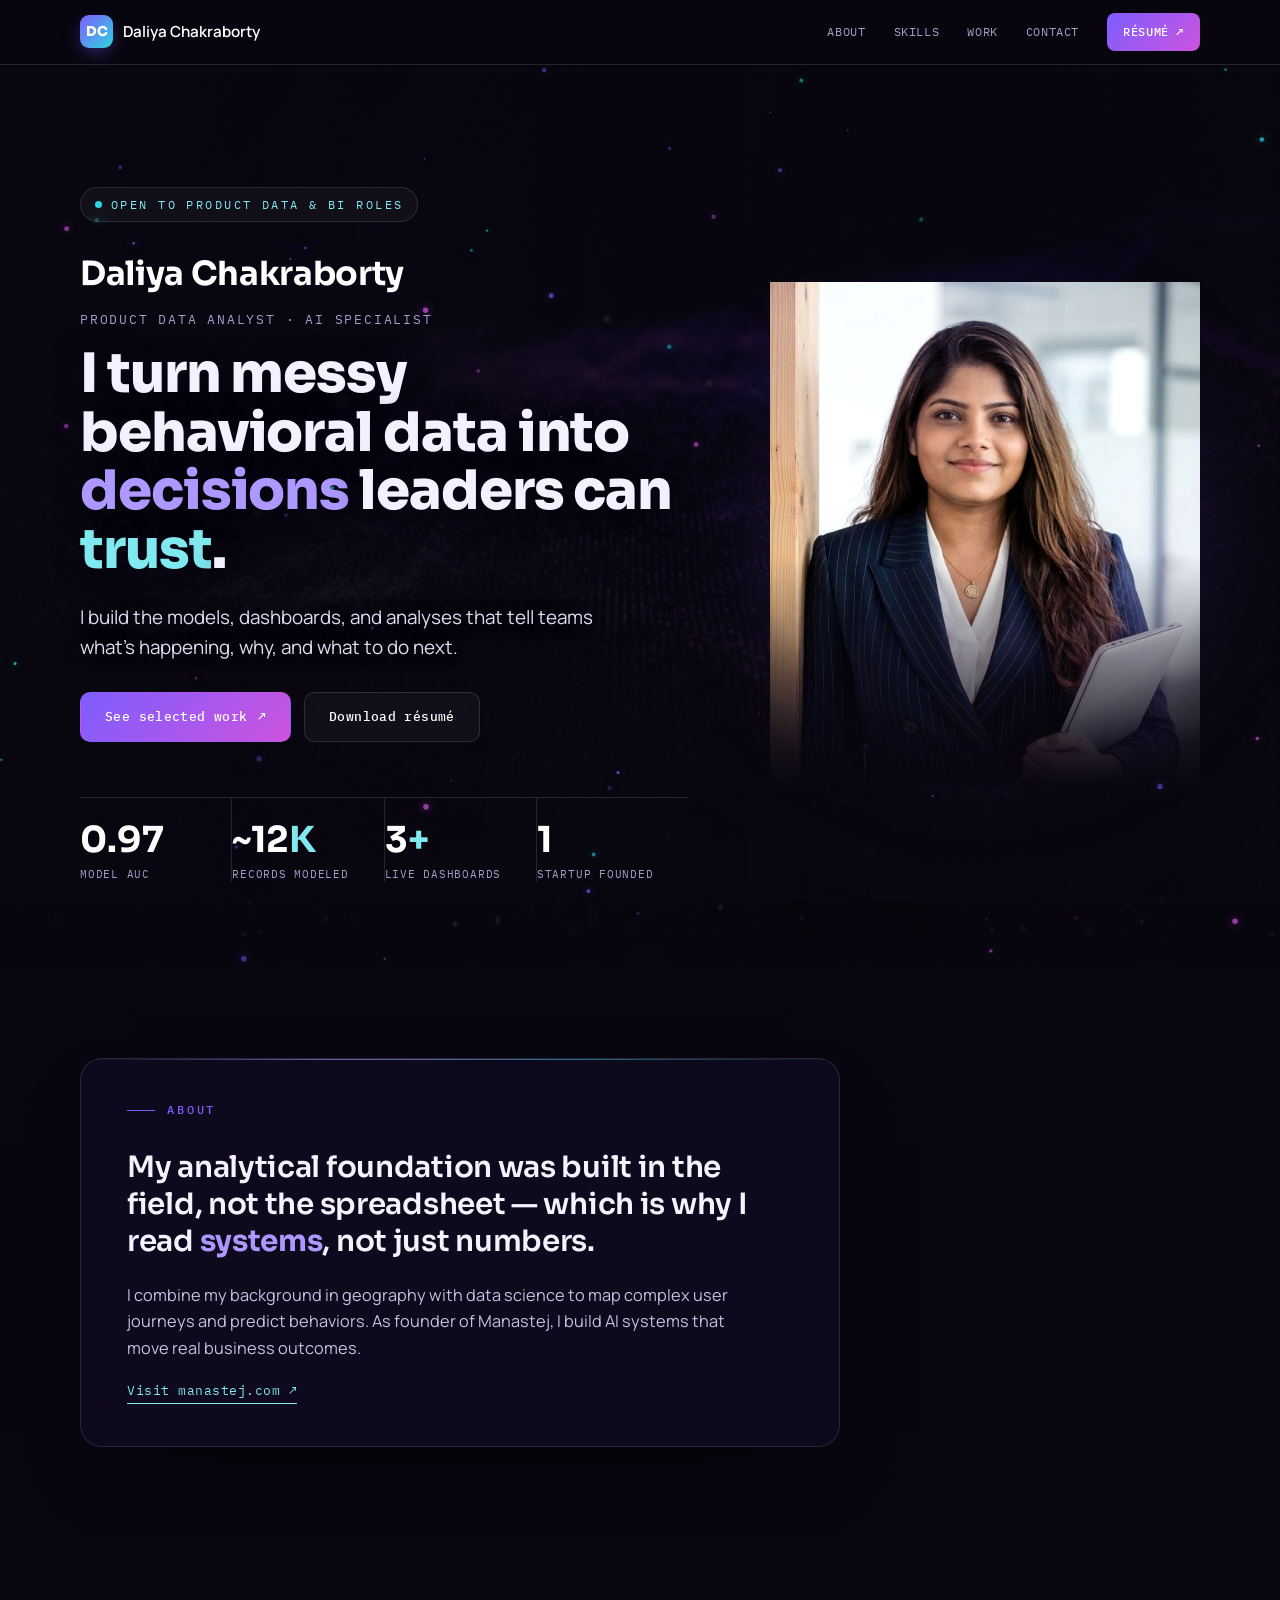
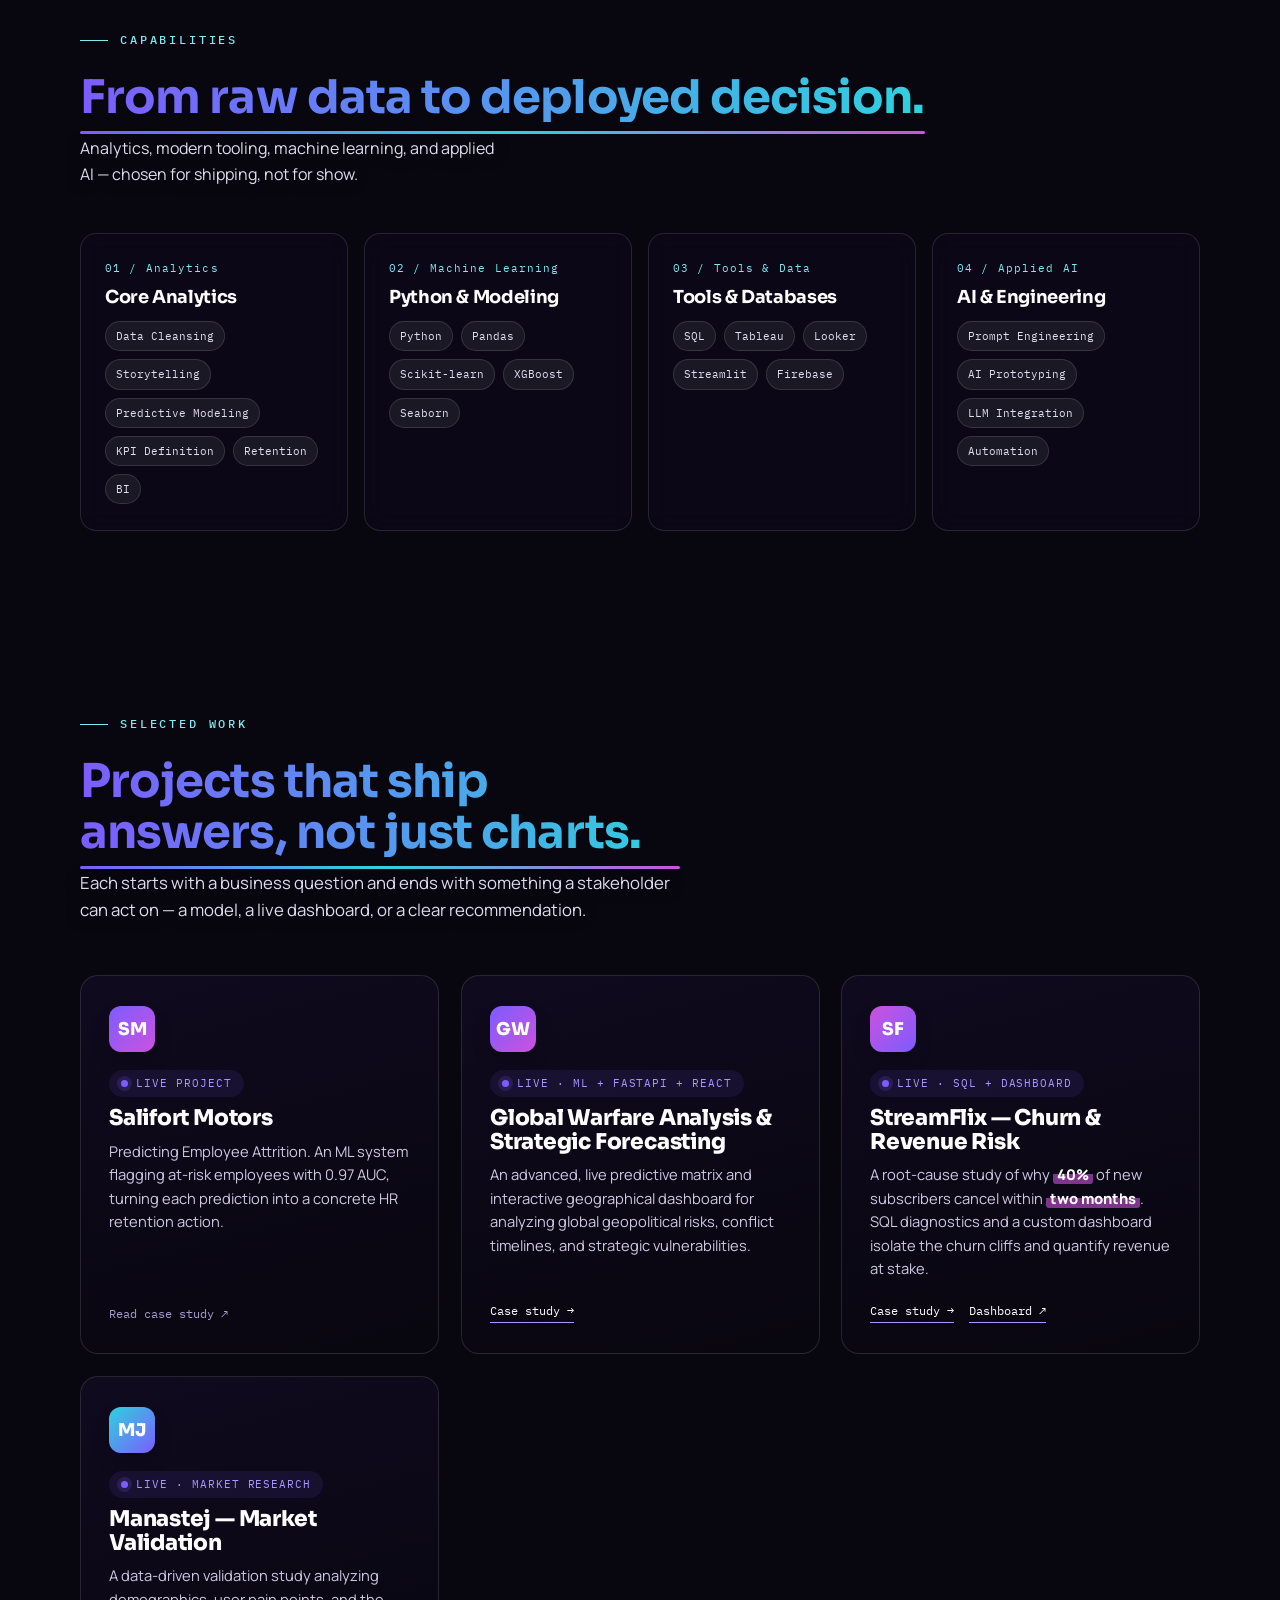
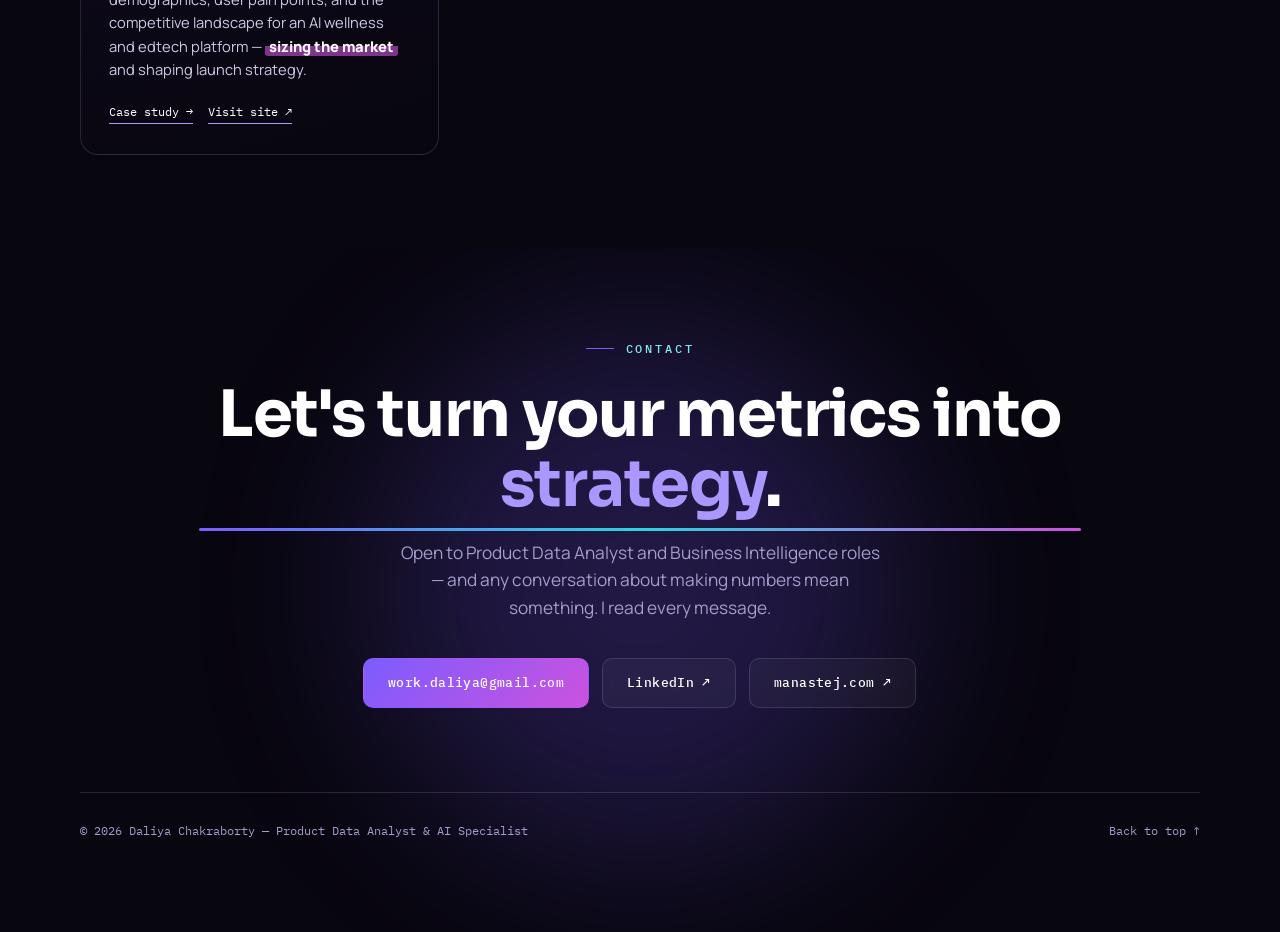
==== index.html @ ce88f015 "Initial commit - Portfolio updates" ====
<!DOCTYPE html>
<html lang="en"><head>
<meta charset="utf-8"><meta name="viewport" content="width=device-width, initial-scale=1.0">
<title>Daliya Chakraborty — Product Data Analyst & AI Specialist</title>
<meta name="description" content="Daliya Chakraborty — Product Data Analyst & AI Specialist. I turn messy behavioral data into models, dashboards, and decisions leaders can trust.">
<link rel="preconnect" href="https://fonts.googleapis.com"><link rel="preconnect" href="https://fonts.gstatic.com" crossorigin>
<link href="https://fonts.googleapis.com/css2?family=Sora:wght@600;700;800&family=Manrope:wght@400;500;600;700&family=IBM+Plex+Mono:wght@400;500&display=swap" rel="stylesheet">
<style>
:root{--ink:#08060F;--ink-1:#0F0A1E;--ink-2:#171130;--paper:#F1EFFA;--paper-2:#E7E3F6;--card:#FFFFFF;
--violet:#7C5CFF;--violet-soft:#AC97FF;--magenta:#CC52DE;--cyan:#2ED2DE;--cyan-soft:#7FE9F0;
--text:#16122A;--muted:#5E5878;--muted-ink:#A49CCB;--line:rgba(22,18,42,.12);--line-ink:rgba(255,255,255,.12);
--max:1180px;--display:"Sora",system-ui,sans-serif;--body:"Manrope",system-ui,sans-serif;--mono:"IBM Plex Mono",ui-monospace,monospace;}
*{box-sizing:border-box;}html{scroll-behavior:smooth;background:var(--ink);}
body{margin:0;background:transparent;color:var(--text);font-family:var(--body);line-height:1.6;-webkit-font-smoothing:antialiased;overflow-x:hidden;}
a{color:inherit;text-decoration:none;}img{max-width:100%;display:block;}
h1,h2,h3{font-family:var(--display);font-weight:700;line-height:1.08;letter-spacing:-.02em;margin:0;}
@view-transition{navigation:auto;}
.grain{position:fixed;inset:0;z-index:60;pointer-events:none;opacity:.045;mix-blend-mode:overlay;background-image:url("data:image/svg+xml,%3Csvg xmlns='http://www.w3.org/2000/svg' width='160' height='160'%3E%3Cfilter id='n'%3E%3CfeTurbulence type='fractalNoise' baseFrequency='0.85' numOctaves='2' stitchTiles='stitch'/%3E%3C/filter%3E%3Crect width='100%25' height='100%25' filter='url(%23n)'/%3E%3C/svg%3E");}
.progress{position:fixed;top:0;left:0;height:2px;width:0;z-index:70;background:linear-gradient(90deg,var(--cyan),var(--violet),var(--magenta));transition:width .1s linear;}
.wrap{max-width:var(--max);margin:0 auto;padding:0 30px;}
.site-bg{position:fixed;inset:-4%;z-index:-2;overflow:hidden;will-change:transform;}
.site-bg .layer{position:absolute;inset:-9%;background:url('[data-uri]') center/cover;animation:zoombreath 20s ease-in-out infinite;}
.site-tint{position:fixed;inset:0;z-index:-1;background:linear-gradient(180deg,rgba(8,6,15,.72),rgba(8,6,15,.86));pointer-events:none;}
.section{padding:92px 0;position:relative;overflow:hidden;}
.eyebrow{font-family:var(--mono);font-size:.74rem;letter-spacing:.24em;text-transform:uppercase;color:var(--violet);font-weight:500;display:flex;align-items:center;gap:12px;margin-bottom:22px;}
.eyebrow::before{content:"";width:28px;height:1px;background:var(--violet);display:inline-block;}
.on-img .eyebrow,.contact .eyebrow{color:var(--cyan-soft);}.on-img .eyebrow::before{background:var(--cyan-soft);}
.on-img,.contact-sec{color:#ECEAF6;}.on-img h2,.on-img h3,.contact-sec h2{color:#fff;}

/* ---- moving image background system (zoom on inner, parallax on outer) ---- */
.img-bg{position:absolute;inset:0;z-index:0;overflow:hidden;will-change:transform;}
.img-layer{position:absolute;inset:-14%;background-size:cover;background-position:center;will-change:transform;animation:zoombreath 13s ease-in-out infinite;}
@keyframes zoombreath{0%{transform:scale(1.0) translate(0,0);}50%{transform:scale(1.26) translate(-3.4%,-2.6%);}100%{transform:scale(1.0) translate(0,0);}}
.scrim-dark{position:absolute;inset:0;background:linear-gradient(90deg,rgba(8,6,15,.96),rgba(8,6,15,.85) 45%,rgba(8,6,15,.72)),radial-gradient(120% 100% at 30% 30%,rgba(8,6,15,.42) 0%,rgba(8,6,15,.9));}
.scrim-light{position:absolute;inset:0;background:linear-gradient(180deg,rgba(241,239,250,.55),rgba(241,239,250,.3) 40%,rgba(231,227,246,.6));}
.contentz{position:relative;z-index:3;}
.glass-panel{background:rgba(18,12,36,.62);backdrop-filter:blur(16px) saturate(140%);border:1px solid rgba(255,255,255,.12);border-radius:22px;padding:42px 46px;box-shadow:0 36px 90px -50px rgba(0,0,0,.8);position:relative;overflow:hidden;}.glass-panel::before{content:"";position:absolute;left:0;top:0;right:0;height:1px;background:linear-gradient(90deg,transparent,rgba(172,151,255,.6),rgba(46,210,222,.5),transparent);}

.glow{position:absolute;border-radius:50%;filter:blur(95px);pointer-events:none;z-index:1;animation:glowpulse 9s ease-in-out infinite;}
@keyframes glowpulse{0%,100%{opacity:.42;transform:scale(1);}50%{opacity:.62;transform:scale(1.1);}}

.nav{position:sticky;top:0;z-index:50;background:rgba(8,6,15,.66);backdrop-filter:blur(16px) saturate(150%);border-bottom:1px solid var(--line-ink);}
.nav-inner{max-width:var(--max);margin:0 auto;padding:13px 30px;display:flex;align-items:center;justify-content:space-between;}
.brand{display:flex;align-items:center;gap:10px;color:#fff;font-weight:600;font-size:.95rem;}
.brand .mark{width:33px;height:33px;border-radius:9px;background:linear-gradient(135deg,var(--violet),var(--cyan));display:grid;place-items:center;font-family:var(--display);font-weight:800;color:#fff;font-size:.85rem;box-shadow:0 6px 20px -6px rgba(124,92,255,.7);}
.nav-links{display:flex;gap:28px;align-items:center;}
.nav-links a{font-family:var(--mono);font-size:.77rem;letter-spacing:.05em;color:var(--muted-ink);transition:color .2s;text-transform:uppercase;position:relative;}
.nav-links a:not(.nav-cta)::after{content:"";position:absolute;left:0;bottom:-5px;width:0;height:1px;background:var(--cyan);transition:width .25s;}
.nav-links a:not(.nav-cta):hover::after{width:100%;}.nav-links a:hover{color:#fff;}
.nav-cta{color:#fff!important;background:linear-gradient(135deg,var(--violet),var(--magenta));padding:9px 16px;border-radius:8px;font-weight:500;text-transform:uppercase;}
.nav-cta:hover{filter:brightness(1.12);}
.nav-toggle{display:none;background:none;border:0;color:#fff;font-size:1.5rem;cursor:pointer;}

.hero{position:relative;min-height:100vh;overflow:hidden;display:flex;align-items:center;padding:122px 0 84px;}
.hero-tint{position:absolute;inset:0;z-index:1;background:linear-gradient(90deg,rgba(8,6,15,.94) 0%,rgba(8,6,15,.74) 40%,rgba(8,6,15,.32) 72%,rgba(8,6,15,.5) 100%),radial-gradient(125% 95% at 18% 32%,transparent 26%,rgba(8,6,15,.82) 100%);}
#particles{position:absolute;inset:0;z-index:2;pointer-events:none;}
.hero .wrap{position:relative;z-index:4;width:100%;}
.hero-grid{display:grid;grid-template-columns:1.12fr .88fr;gap:32px;align-items:center;}
.h-rise{opacity:0;transform:translateY(28px);transition:opacity .9s cubic-bezier(.2,.7,.2,1),transform .9s cubic-bezier(.2,.7,.2,1);}
.loaded .h-rise{opacity:1;transform:none;}
.loaded .d1{transition-delay:.05s;}.loaded .d2{transition-delay:.16s;}.loaded .d3{transition-delay:.28s;}.loaded .d4{transition-delay:.40s;}.loaded .d5{transition-delay:.52s;}.loaded .d6{transition-delay:.64s;}
.hero-kicker{font-family:var(--mono);font-size:.76rem;letter-spacing:.2em;text-transform:uppercase;color:var(--cyan-soft);display:inline-flex;align-items:center;gap:9px;border:1px solid var(--line-ink);background:rgba(255,255,255,.04);backdrop-filter:blur(8px);padding:7px 14px;border-radius:40px;margin-bottom:26px;}
.hero-kicker .dot{width:7px;height:7px;border-radius:50%;background:var(--cyan);box-shadow:0 0 0 0 rgba(46,210,222,.6);animation:pulse 2.4s infinite;}
@keyframes pulse{0%{box-shadow:0 0 0 0 rgba(46,210,222,.5);}70%{box-shadow:0 0 0 10px rgba(46,210,222,0);}100%{box-shadow:0 0 0 0 rgba(46,210,222,0);}}
.hero-name{font-family:var(--display);font-weight:700;font-size:clamp(1.5rem,2.6vw,2.15rem);color:#fff;letter-spacing:-.01em;margin-bottom:14px;}
.hero-name .role{display:block;font-family:var(--mono);font-weight:400;font-size:.8rem;letter-spacing:.14em;text-transform:uppercase;color:var(--muted-ink);margin-top:9px;}
.hero h1{font-size:clamp(2rem,4.4vw,3.4rem);max-width:17ch;font-weight:800;color:#F3F1FF;text-shadow:0 2px 28px rgba(8,6,15,.65);}
.hero h1 .v{color:var(--violet-soft);}.hero h1 .c{color:var(--cyan-soft);}
.hero-sub{font-size:clamp(1rem,1.5vw,1.18rem);color:#E0DCF0;max-width:46ch;margin:22px 0 0;text-shadow:0 1px 16px rgba(8,6,15,.7);}
.hero-cta{display:flex;gap:13px;flex-wrap:wrap;margin-top:30px;}
.btn{font-family:var(--mono);font-size:.8rem;letter-spacing:.03em;padding:14px 24px;border-radius:10px;font-weight:500;display:inline-flex;align-items:center;gap:10px;border:1px solid transparent;cursor:pointer;transition:transform .25s cubic-bezier(.2,.7,.2,1),box-shadow .25s,border-color .2s,filter .2s;will-change:transform;}
.btn-primary{background:linear-gradient(135deg,var(--violet),var(--magenta));color:#fff;}
.btn-primary:hover{box-shadow:0 14px 36px -10px rgba(124,92,255,.6);filter:brightness(1.08);}
.btn-ghost{background:rgba(255,255,255,.04);color:#fff;border-color:var(--line-ink);backdrop-filter:blur(8px);}
.btn-ghost:hover{border-color:#fff;}
.btn .arr{transition:transform .2s;}.btn:hover .arr{transform:translate(3px,-3px);}
.portrait-wrap{justify-self:end;position:relative;width:min(430px,44vw);will-change:transform;}
.pmask{position:relative;-webkit-mask-image:radial-gradient(ellipse 98% 94% at 50% 33%,#000 60%,rgba(0,0,0,0) 93%);mask-image:radial-gradient(ellipse 98% 94% at 50% 33%,#000 60%,rgba(0,0,0,0) 93%);}
.pmask img{width:100%;aspect-ratio:4/4.7;object-fit:cover;object-position:50% 16%;filter:saturate(.92) contrast(1.03) brightness(1.03);}
.pmask .duo{position:absolute;inset:0;background:linear-gradient(155deg,var(--violet) 0%,transparent 45%,var(--magenta) 100%);mix-blend-mode:color;opacity:.22;}
.pmask .duo2{position:absolute;inset:0;background:linear-gradient(0deg,var(--ink) 0%,transparent 46%);}
.portrait-ring{position:absolute;inset:-6%;border-radius:50%;filter:blur(60px);background:radial-gradient(circle,rgba(124,92,255,.45),transparent 65%);z-index:-1;animation:glowpulse 8s ease-in-out infinite;}
.hero-stats{display:grid;grid-template-columns:repeat(4,1fr);margin-top:54px;border-top:1px solid var(--line-ink);max-width:760px;}
.stat{padding:24px 22px 0 0;border-right:1px solid var(--line-ink);}.stat:last-child{border-right:0;}
.stat .v{font-family:var(--display);font-size:clamp(1.6rem,2.8vw,2.3rem);font-weight:700;color:#fff;line-height:1;}
.stat .v .u{color:var(--cyan-soft);}
.stat .l{font-family:var(--mono);font-size:.68rem;letter-spacing:.07em;text-transform:uppercase;color:var(--muted-ink);margin-top:9px;line-height:1.4;}

.about-lead{font-family:var(--display);font-weight:600;font-size:clamp(1.3rem,2.3vw,1.85rem);line-height:1.26;letter-spacing:-.01em;margin-bottom:22px;color:#F4F2FF;}
.about-lead b{color:var(--violet-soft);}
.about-body{max-width:64ch;}.about-body p{color:#C7C0E0;font-size:1.02rem;margin:0 0 16px;}.about-body b{color:#fff;font-weight:700;}
.about-body .manastej-link{font-family:var(--mono);font-size:.8rem;letter-spacing:.04em;color:var(--cyan-soft);border-bottom:1px solid var(--cyan-soft);padding-bottom:2px;display:inline-flex;gap:7px;margin-top:4px;}

.skill-head{margin-bottom:46px;}.skill-head h2{font-size:clamp(2rem,4vw,2.9rem);}.skill-head p{color:#E0DCF0;max-width:42ch;margin:14px 0 0;text-shadow:0 1px 14px rgba(8,6,15,.7);}
.skill-grid{display:grid;grid-template-columns:repeat(4,1fr);gap:16px;}
.skill-card{background:rgba(14,9,28,.62);border:1px solid var(--line-ink);backdrop-filter:blur(12px);border-radius:16px;padding:26px 24px;transition:transform .3s,border-color .3s,background .3s;will-change:transform;}
.skill-card:hover{background:rgba(124,92,255,.2);border-color:rgba(172,151,255,.55);transform:translateY(-5px);}
.skill-card .n{font-family:var(--mono);font-size:.7rem;color:var(--cyan-soft);letter-spacing:.1em;}
.skill-card h3{font-size:1.12rem;margin:10px 0 14px;}
.tags{display:flex;flex-wrap:wrap;gap:8px;}
.tag{font-family:var(--mono);font-size:.71rem;color:#E2DEF2;background:rgba(255,255,255,.07);border:1px solid var(--line-ink);padding:5px 10px;border-radius:30px;}

.proj-head{margin-bottom:52px;max-width:60ch;}.proj-head h2{font-size:clamp(2rem,4vw,2.9rem);margin-bottom:13px;}.proj-head p{color:var(--muted);font-size:1.05rem;margin:0;}
.feature{background:linear-gradient(160deg,var(--ink-1),var(--ink));color:#fff;border-radius:24px;overflow:hidden;display:grid;grid-template-columns:1.05fr .95fr;margin-bottom:32px;position:relative;box-shadow:0 50px 110px -50px rgba(124,92,255,.4);border:1px solid var(--line-ink);}
.feature .left{padding:48px 46px;}
.feature .ribbon{font-family:var(--mono);font-size:.7rem;letter-spacing:.15em;text-transform:uppercase;color:#fff;background:linear-gradient(135deg,var(--violet),var(--magenta));display:inline-block;padding:6px 13px;border-radius:6px;font-weight:500;}
.feature h3{font-size:clamp(1.6rem,2.8vw,2.2rem);margin:20px 0 11px;}
.feature .ptag{font-family:var(--mono);font-size:.74rem;color:var(--cyan-soft);letter-spacing:.04em;margin-bottom:18px;}
.feature p{color:#CFC9E4;font-size:1rem;margin:0 0 24px;max-width:48ch;}
.metrics{display:grid;grid-template-columns:repeat(4,1fr);gap:13px;margin:0 0 28px;}
.metric{border:1px solid var(--line-ink);border-radius:12px;padding:15px 13px;background:rgba(255,255,255,.03);transition:transform .25s,border-color .25s;}
.metric:hover{transform:translateY(-3px);border-color:rgba(46,210,222,.55);}
.metric .mv{font-family:var(--display);font-size:1.65rem;font-weight:700;color:var(--cyan-soft);line-height:1;}
.metric .ml{font-family:var(--mono);font-size:.65rem;letter-spacing:.05em;text-transform:uppercase;color:var(--muted-ink);margin-top:7px;}
.links{display:flex;flex-wrap:wrap;gap:9px;}
.lnk{font-family:var(--mono);font-size:.75rem;padding:11px 15px;border-radius:9px;display:inline-flex;align-items:center;gap:7px;transition:transform .18s,box-shadow .2s,border-color .2s,filter .2s;}
.lnk-solid{background:linear-gradient(135deg,var(--violet),var(--magenta));color:#fff;}
.lnk-solid:hover{transform:translateY(-2px);filter:brightness(1.1);box-shadow:0 12px 30px -10px rgba(124,92,255,.6);}
.lnk-line{border:1px solid var(--line-ink);color:#E8E5F2;}.lnk-line:hover{border-color:#fff;transform:translateY(-2px);}
.feature .viz{position:relative;background:radial-gradient(120% 120% at 70% 20%,#191230,#08060F);overflow:hidden;border-left:1px solid var(--line-ink);min-height:400px;}
.feature .viz svg{position:absolute;inset:0;width:100%;height:100%;}
.viz-cap{position:absolute;left:26px;bottom:24px;font-family:var(--mono);font-size:.7rem;letter-spacing:.08em;color:var(--muted-ink);text-transform:uppercase;z-index:2;}
.draw{stroke-dasharray:600;stroke-dashoffset:600;}.in .draw{animation:draw 1.8s .3s cubic-bezier(.4,0,.2,1) forwards;}@keyframes draw{to{stroke-dashoffset:0;}}
.proj-grid{display:grid;grid-template-columns:repeat(auto-fit,minmax(320px,1fr));gap:22px;}
.card{background:linear-gradient(165deg,var(--ink-1),var(--ink));border:1px solid var(--line-ink);border-radius:18px;padding:30px 28px;display:flex;flex-direction:column;transition:transform .3s cubic-bezier(.2,.7,.2,1),box-shadow .3s;transform-style:preserve-3d;will-change:transform;min-height:284px;}
.card:hover{box-shadow:0 30px 64px -30px rgba(124,92,255,.32);}
.card .swatch{width:46px;height:46px;border-radius:12px;display:grid;place-items:center;margin-bottom:18px;font-family:var(--display);font-weight:800;color:#fff;font-size:1.1rem;box-shadow:0 10px 26px -10px rgba(0,0,0,.4);}
.card .cstatus{font-family:var(--mono);font-size:.67rem;letter-spacing:.09em;text-transform:uppercase;color:var(--violet-soft);margin-bottom:9px;display:flex;align-items:center;gap:8px;}
.card .cstatus.soon{color:var(--muted);}
.card .cstatus .d{width:7px;height:7px;border-radius:50%;background:var(--violet);box-shadow:0 0 0 4px rgba(124,92,255,.16);}
.card .cstatus.soon .d{background:var(--muted);box-shadow:none;}
.card h3{font-size:1.26rem;margin-bottom:10px;}.card p{color:#CFC9E4;font-size:.92rem;margin:0 0 20px;flex:1;}
.card .cfoot{display:flex;gap:15px;font-family:var(--mono);font-size:.75rem;}
.card .cfoot a{color:#fff;border-bottom:1px solid var(--violet-soft);padding-bottom:2px;display:inline-flex;gap:5px;transition:color .2s;}
.card .cfoot a:hover{color:var(--violet-soft);}.card .cfoot span{color:var(--muted-ink);}

.exp-grid{display:grid;grid-template-columns:.7fr 1.3fr;gap:50px;}.exp-grid h2{font-size:clamp(2rem,4vw,2.7rem);}
.exp-item{border-left:2px solid var(--line-ink);padding:4px 0 36px 30px;position:relative;}
.exp-item::before{content:"";position:absolute;left:-7px;top:6px;width:12px;height:12px;border-radius:50%;background:var(--violet);box-shadow:0 0 0 4px rgba(124,92,255,.2);}
.exp-item:last-child{padding-bottom:0;}
.exp-item .role{font-family:var(--display);font-size:1.36rem;font-weight:700;color:#fff;}
.exp-item .org{font-family:var(--mono);font-size:.8rem;color:var(--cyan-soft);letter-spacing:.04em;margin:6px 0 13px;}
.exp-item p{color:#DBD6EE;font-size:.97rem;margin:0;text-shadow:0 1px 12px rgba(8,6,15,.6);}

.contact{text-align:center;}.contact h2{font-size:clamp(2.3rem,5.6vw,4rem);max-width:18ch;margin:0 auto 20px;}.contact h2 .v{color:var(--violet-soft);}
.contact p{color:var(--muted-ink);max-width:44ch;margin:0 auto 36px;font-size:1.08rem;}
.contact-links{display:flex;gap:13px;justify-content:center;flex-wrap:wrap;}
.foot{border-top:1px solid var(--line-ink);margin-top:84px;padding-top:28px;display:flex;justify-content:space-between;align-items:center;gap:18px;flex-wrap:wrap;font-family:var(--mono);font-size:.75rem;color:var(--muted-ink);}.foot a:hover{color:#fff;}
.gradtext{background:linear-gradient(90deg,var(--violet),var(--cyan),var(--magenta),var(--violet));background-size:300% 100%;-webkit-background-clip:text;background-clip:text;-webkit-text-fill-color:transparent;animation:gradmove 9s linear infinite;}
@keyframes gradmove{to{background-position:300% 0;}}
.on-img .proj-head p{color:#E0DCF0;text-shadow:0 1px 14px rgba(8,6,15,.7);}
.card{position:relative;overflow:hidden;}
.card::before{content:"";position:absolute;top:0;left:-70%;width:45%;height:100%;background:linear-gradient(120deg,transparent,rgba(124,92,255,.16),transparent);transform:skewX(-18deg);transition:left .65s ease;pointer-events:none;z-index:1;}
.card:hover::before{left:140%;}
.card>*{position:relative;z-index:2;}
.card h3{font-size:1.36rem;font-weight:800;letter-spacing:-.01em;transition:color .25s;}
.card:hover h3{color:var(--violet-soft);}
.card .cstatus{background:rgba(124,92,255,.1);padding:5px 12px;border-radius:30px;width:fit-content;}
.card .cstatus.soon{background:rgba(94,88,120,.12);}
.card .cstatus .d{animation:dotpulse 2.2s infinite;}
.card .cstatus.soon .d{animation:none;}
@keyframes dotpulse{0%{box-shadow:0 0 0 0 rgba(124,92,255,.5);}70%{box-shadow:0 0 0 8px rgba(124,92,255,0);}100%{box-shadow:0 0 0 0 rgba(124,92,255,0);}}
.hl{font-weight:800;color:#fff;background:linear-gradient(180deg,transparent 48%,rgba(204,82,222,.6) 48%);padding:0 4px;border-radius:3px;}
.proj-grid .reveal:nth-child(2){transition-delay:.12s;}
.proj-grid .reveal:nth-child(3){transition-delay:.24s;}
.animhead{position:relative;display:inline-block;}
.animhead::after{content:"";position:absolute;left:0;bottom:-12px;height:3px;width:100%;background:linear-gradient(90deg,var(--violet),var(--cyan),var(--magenta));border-radius:2px;transform:scaleX(0);transform-origin:left;transition:transform .9s .25s cubic-bezier(.2,.7,.2,1);}
.reveal.in .animhead::after{transform:scaleX(1);}
.card h3{position:relative;}
.card h3::after{content:"";position:absolute;left:0;bottom:-4px;height:2px;width:0;background:var(--violet-soft);transition:width .3s;}
.card:hover h3::after{width:42px;}
.page-fade{position:fixed;inset:0;z-index:200;background:radial-gradient(circle at 50% 45%,var(--ink-1),var(--ink));opacity:0;pointer-events:none;transition:opacity .45s ease;display:grid;place-items:center;}
.page-fade.show{opacity:1;pointer-events:all;}
.page-fade .pf-mark{width:54px;height:54px;border-radius:14px;background:linear-gradient(135deg,var(--violet),var(--cyan));display:grid;place-items:center;font-family:var(--display);font-weight:800;color:#fff;font-size:1.1rem;transform:scale(.7);opacity:0;transition:transform .5s .1s,opacity .5s .1s;box-shadow:0 0 44px rgba(124,92,255,.6);}
.page-fade.show .pf-mark{transform:scale(1);opacity:1;}
.reveal{opacity:0;transform:translateY(28px);transition:opacity .8s cubic-bezier(.2,.7,.2,1),transform .8s cubic-bezier(.2,.7,.2,1);}.reveal.in{opacity:1;transform:none;}

@media(max-width:940px){
.hero-grid{grid-template-columns:1fr;}.portrait-wrap{position:absolute;right:-4%;top:13%;width:min(360px,62vw);opacity:.45;z-index:1;}.hero .wrap{z-index:4;}
.skill-grid{grid-template-columns:repeat(auto-fit,minmax(320px,1fr));}.feature{grid-template-columns:1fr;}.feature .viz{min-height:250px;border-left:0;border-top:1px solid var(--line-ink);}
.exp-grid{grid-template-columns:1fr;gap:24px;}.proj-grid{grid-template-columns:repeat(auto-fit,minmax(320px,1fr));}.glass-panel{padding:36px 30px;}}
@media(max-width:760px){
.section{padding:80px 0;}.nav-links{display:none;}.nav-toggle{display:block;}
.nav-links.open{display:flex;position:absolute;top:62px;left:0;right:0;flex-direction:column;background:var(--ink);padding:22px 30px;gap:18px;border-bottom:1px solid var(--line-ink);}
.skill-grid{grid-template-columns:1fr;}.proj-grid{grid-template-columns:1fr;}.hero-stats{grid-template-columns:repeat(auto-fit,minmax(320px,1fr));}
.stat{border-bottom:1px solid var(--line-ink);padding-bottom:22px;}.stat:nth-child(2){border-right:0;}.metrics{grid-template-columns:repeat(auto-fit,minmax(320px,1fr));}.feature .left{padding:36px 26px;}}
@media(prefers-reduced-motion:reduce){.reveal,.h-rise{opacity:1!important;transform:none!important;}.glow,.portrait-ring,.hero-kicker .dot{animation:none!important;}.img-layer{animation-duration:26s!important;}.draw{stroke-dashoffset:0;}}
.card:hover {
  box-shadow: 0 20px 40px -10px rgba(124,92,255,0.25), 0 0 20px rgba(46,210,222,0.15);
  border-color: rgba(124,92,255,0.4);
}
@keyframes drawline { 0% { stroke-dashoffset: 1000; } 100% { stroke-dashoffset: 0; } }
.draw { stroke-dasharray: 1000; stroke-dashoffset: 1000; animation: drawline 2.5s cubic-bezier(0.2, 0.8, 0.2, 1) forwards; }
@keyframes floatviz { 0%, 100% { transform: translateY(0); } 50% { transform: translateY(-6px); } }
.viz rect { animation: floatviz 4s ease-in-out infinite; transform-origin: center bottom; }
.viz rect:nth-child(1) { animation-delay: 0s; }
.viz rect:nth-child(2) { animation-delay: 0.2s; }
.viz rect:nth-child(3) { animation-delay: 0.4s; }
.viz rect:nth-child(4) { animation-delay: 0.6s; }
.viz rect:nth-child(5) { animation-delay: 0.8s; }
.viz rect:nth-child(6) { animation-delay: 1.0s; }
.viz rect:nth-child(7) { animation-delay: 1.2s; }
.project-modal {
  position: fixed; inset: 0; z-index: 1000;
  background: rgba(4, 2, 8, 0.6); backdrop-filter: blur(12px); -webkit-backdrop-filter: blur(12px);
  display: flex; justify-content: flex-end;
  opacity: 0; pointer-events: none; transition: opacity 0.5s ease-out;
}
.project-modal.open { opacity: 1; pointer-events: auto; }
.project-modal .modal-close {
  position: absolute; top: 24px; left: -70px; font-size: 36px; color: #fff; background: rgba(20, 15, 30, 0.8); border: 1px solid rgba(255,255,255,0.1); border-radius: 50%; width: 54px; height: 54px; display: flex; align-items: center; justify-content: center; cursor: pointer; z-index: 1010; transition: all 0.3s ease; line-height: 1; padding-bottom: 4px; box-shadow: 0 4px 12px rgba(0,0,0,0.5);
}
.project-modal .modal-close:hover { background: var(--violet-soft); border-color: transparent; transform: scale(1.1) rotate(90deg); color: #fff; }
.project-modal .modal-content {
  width: 92%; max-width: 1100px; height: 100%; background: var(--ink-1);
  box-shadow: -30px 0 80px rgba(0,0,0,0.8), -1px 0 0 rgba(255,255,255,0.08); 
  transform: translate3d(100%, 0, 0); transition: transform 0.65s cubic-bezier(0.2, 0.8, 0.2, 1);
  position: relative;
}
.project-modal.open .modal-content { transform: translate3d(0, 0, 0); }
.project-modal iframe { width: 100%; height: 100%; border: none; background: transparent; }
.modal-loader { position: absolute; top: 50%; left: 50%; transform: translate(-50%, -50%); display: flex; flex-direction: column; align-items: center; gap: 16px; pointer-events: none; opacity: 1; transition: opacity 0.4s; }
.modal-loader .spinner { width: 40px; height: 40px; border: 3px solid rgba(124,92,255,0.2); border-top-color: var(--cyan); border-radius: 50%; animation: spin 1s linear infinite; }
@keyframes spin { to { transform: rotate(360deg); } }
.modal-loader .text { color: var(--violet-soft); font-family: var(--display); font-weight: 700; font-size: 1.1rem; letter-spacing: 2px; text-transform: uppercase; }
.modal-loader.hidden { opacity: 0; }
</style></head>
<body>
<div class="site-bg"><div class="layer"></div></div><div class="site-tint"></div>
<div class="grain"></div><div class="progress" id="progress"></div>
<div class="page-fade" id="pageFade"><div class="pf-mark">DC</div></div>

<nav class="nav"><div class="nav-inner">
<a href="#top" class="brand"><span class="mark">DC</span><span>Daliya Chakraborty</span></a>
<button class="nav-toggle" aria-label="Toggle menu" id="navToggle">&#8801;</button>
<div class="nav-links" id="navLinks"><a href="#about">About</a><a href="#skills">Skills</a><a href="#work">Work</a><a href="#contact">Contact</a>
<a class="nav-cta" href="Daliya-Chakraborty-Resume.pdf" target="_blank" rel="noopener">R&eacute;sum&eacute; &#8599;</a></div>
</div></nav>

<header class="hero" id="top">
  <div class="hero-tint"></div>
  <canvas id="particles"></canvas>
  <div class="wrap"><div class="hero-grid">
    <div class="hero-text">
      <span class="hero-kicker h-rise d1"><span class="dot"></span> Open to Product Data &amp; BI roles</span>
      <div class="hero-name h-rise d2">Daliya Chakraborty<span class="role">Product Data Analyst &middot; AI Specialist</span></div>
      <h1 class="h-rise d3">I turn messy behavioral data into <span class="v">decisions</span> leaders can <span class="c">trust</span>.</h1>
      <p class="hero-sub h-rise d4">I build the models, dashboards, and analyses that tell teams what's happening, why, and what to do next.</p>
      <div class="hero-cta h-rise d5">
        <a class="btn btn-primary magnetic" href="#work">See selected work <span class="arr">&#8599;</span></a>
        <a class="btn btn-ghost magnetic" href="Daliya-Chakraborty-Resume.pdf" target="_blank" rel="noopener">Download r&eacute;sum&eacute;</a>
      </div>
      <div class="hero-stats h-rise d6" id="statRow">
        <div class="stat"><div class="v"><span class="num" data-target="0.97" data-dec="2">0.97</span></div><div class="l">Model AUC</div></div>
        <div class="stat"><div class="v"><span class="num" data-target="12" data-pre="~">~12</span><span class="u">K</span></div><div class="l">Records modeled</div></div>
        <div class="stat"><div class="v"><span class="num" data-target="3">3</span><span class="u">+</span></div><div class="l">Live dashboards</div></div>
        <div class="stat"><div class="v"><span class="num" data-target="1">1</span></div><div class="l">Startup founded</div></div>
      </div>
    </div>
    <div class="portrait-wrap h-rise d3" id="portrait"><div class="portrait-ring"></div><div class="pmask"><img src="daliya-portrait.jpeg" alt="Portrait of Daliya Chakraborty"><div class="duo"></div><div class="duo2"></div></div></div>
  </div></div>
</header>

<section class="section light-img" id="about">
  <div class="wrap contentz"><div class="glass-panel reveal" style="max-width:760px;">
    <div class="eyebrow">About</div>
    <p class="about-lead">My analytical foundation was built in the field, not the spreadsheet &mdash; which is why I read <b>systems</b>, not just numbers.</p>
    <div class="about-body">
      <p>I combine my background in geography with data science to map complex user journeys and predict behaviors. As founder of Manastej, I build AI systems that move real business outcomes.</p>
      <a class="manastej-link" href="https://www.manastej.com" target="_blank" rel="noopener">Visit manastej.com &#8599;</a>
    </div>
  </div></div>
</section>

<section class="section on-img" id="skills">
  <div class="wrap contentz">
    <div class="skill-head reveal"><div class="eyebrow">Capabilities</div><h2 class="gradtext animhead">From raw data to deployed decision.</h2><p>Analytics, modern tooling, machine learning, and applied AI &mdash; chosen for shipping, not for show.</p></div>
    <div class="skill-grid">
      <div class="skill-card reveal"><div class="n">01 / Analytics</div><h3>Core Analytics</h3><div class="tags"><span class="tag">Data Cleansing</span><span class="tag">Storytelling</span><span class="tag">Predictive Modeling</span><span class="tag">KPI Definition</span><span class="tag">Retention</span><span class="tag">BI</span></div></div>
      <div class="skill-card reveal"><div class="n">02 / Machine Learning</div><h3>Python &amp; Modeling</h3><div class="tags"><span class="tag">Python</span><span class="tag">Pandas</span><span class="tag">Scikit-learn</span><span class="tag">XGBoost</span><span class="tag">Seaborn</span></div></div>
      <div class="skill-card reveal"><div class="n">03 / Tools &amp; Data</div><h3>Tools &amp; Databases</h3><div class="tags"><span class="tag">SQL</span><span class="tag">Tableau</span><span class="tag">Looker</span><span class="tag">Streamlit</span><span class="tag">Firebase</span></div></div>
      <div class="skill-card reveal"><div class="n">04 / Applied AI</div><h3>AI &amp; Engineering</h3><div class="tags"><span class="tag">Prompt Engineering</span><span class="tag">AI Prototyping</span><span class="tag">LLM Integration</span><span class="tag">Automation</span></div></div>
    </div>
  </div>
</section>

<section class="section on-img" id="work">
  <div class="wrap contentz">
    <div class="proj-head reveal"><div class="eyebrow">Selected work</div><h2 class="gradtext animhead">Projects that ship answers, not just charts.</h2><p>Each starts with a business question and ends with something a stakeholder can act on &mdash; a model, a live dashboard, or a clear recommendation.</p></div>
    
    <div class="proj-grid">
      <a href="salifort.html" class="card reveal">
        <div class="swatch" style="background:linear-gradient(135deg, #7C5CFF, #CC52DE);">SM</div>
        <div class="cstatus"><div class="d"></div>Live Project</div>
        <h3>Salifort Motors</h3>
        <p>Predicting Employee Attrition. An ML system flagging at-risk employees with 0.97 AUC, turning each prediction into a concrete HR retention action.</p>
        <div class="cfoot"><span>Read case study &#8599;</span></div>
      </a>

      <article class="card reveal"><div class="swatch" style="background:linear-gradient(135deg,#7C5CFF,#CC52DE)">GW</div><div class="cstatus"><span class="d"></span> Live &middot; ML + FastAPI + React</div><h3>Global Warfare Analysis &amp; Strategic Forecasting</h3><p>An advanced, live predictive matrix and interactive geographical dashboard for analyzing global geopolitical risks, conflict timelines, and strategic vulnerabilities.</p><div class="cfoot"><a href="global-warfare.html">Case study &#8594;</a></div></article>
      <article class="card reveal"><div class="swatch" style="background:linear-gradient(135deg,#CC52DE,#7C5CFF)">SF</div><div class="cstatus"><span class="d"></span> Live &middot; SQL + Dashboard</div><h3>StreamFlix &mdash; Churn &amp; Revenue Risk</h3><p>A root-cause study of why <span class="hl">40%</span> of new subscribers cancel within <span class="hl">two months</span>. SQL diagnostics and a custom dashboard isolate the churn cliffs and quantify revenue at stake.</p><div class="cfoot"><a href="streamflix.html">Case study &#8594;</a><a href="https://cdelta1999-ui.github.io/StreamFlix-Customer-Churn-Analysis/" target="_blank" rel="noopener">Dashboard &#8599;</a></div></article>
      <article class="card reveal"><div class="swatch" style="background:linear-gradient(135deg,#2ED2DE,#7C5CFF)">MJ</div><div class="cstatus"><span class="d"></span> Live &middot; Market Research</div><h3>Manastej &mdash; Market Validation</h3><p>A data-driven validation study analyzing demographics, user pain points, and the competitive landscape for an AI wellness and edtech platform &mdash; <span class="hl">sizing the market</span> and shaping launch strategy.</p><div class="cfoot"><a href="manastej.html">Case study &#8594;</a><a href="https://www.manastej.com" target="_blank" rel="noopener">Visit site &#8599;</a></div></article>
      
    </div>
  </div>
</section>



<section class="section contact-sec contact" id="contact">
  <span class="glow" style="width:540px;height:540px;background:var(--violet);top:50%;left:50%;transform:translate(-50%,-50%);opacity:.22;"></span>
  <div class="wrap contentz"><div class="reveal">
    <div class="eyebrow" style="justify-content:center">Contact</div>
    <h2 class="animhead">Let's turn your metrics into <span class="v">strategy</span>.</h2>
    <p>Open to Product Data Analyst and Business Intelligence roles &mdash; and any conversation about making numbers mean something. I read every message.</p>
    <div class="contact-links">
      <a class="btn btn-primary magnetic" href="mailto:work.daliya@gmail.com">work.daliya@gmail.com</a>
      <a class="btn btn-ghost magnetic" href="https://www.linkedin.com/in/daliya-chakraborty-814b23268/" target="_blank" rel="noopener">LinkedIn &#8599;</a>
      <a class="btn btn-ghost magnetic" href="https://www.manastej.com" target="_blank" rel="noopener">manastej.com &#8599;</a>
    </div>
    <div class="foot"><span>&copy; 2026 Daliya Chakraborty &mdash; Product Data Analyst &amp; AI Specialist</span><a href="#top">Back to top &#8593;</a></div>
  </div></div>
</section>

<div id="projectModal" class="project-modal">
  <div class="modal-content">
    <button class="modal-close" id="modalClose" aria-label="Close modal">&times;</button>
    <div class="modal-loader" id="modalLoader"><div class="spinner"></div><div class="text">Loading</div></div>
    <iframe id="projectFrame" title="Project Detail"></iframe>
  </div>
</div>

<script>
const reduce=matchMedia('(prefers-reduced-motion:reduce)').matches,fine=matchMedia('(pointer:fine)').matches;
const nt=document.getElementById('navToggle'),nl=document.getElementById('navLinks');
nt&&nt.addEventListener('click',()=>nl.classList.toggle('open'));
nl&&nl.querySelectorAll('a').forEach(a=>a.addEventListener('click',()=>nl.classList.remove('open')));
const pf=document.getElementById('pageFade');
document.querySelectorAll('a[href]').forEach(a=>{const href=a.getAttribute('href');if(href&&href.charAt(0)==='/'&&a.target!=='_blank'&&href.indexOf('.pdf')<0&&href.indexOf('.html')<0){a.addEventListener('click',e=>{e.preventDefault();if(pf)pf.classList.add('show');setTimeout(()=>{location.href=href;},460);});}});
const pb=document.getElementById('progress');
addEventListener('scroll',()=>{const h=document.documentElement;pb.style.width=(h.scrollTop/(h.scrollHeight-h.clientHeight)*100)+'%';},{passive:true});
addEventListener('load',()=>document.body.classList.add('loaded'));setTimeout(()=>document.body.classList.add('loaded'),600);
const io=new IntersectionObserver(es=>es.forEach(e=>{if(e.isIntersecting){e.target.classList.add('in');io.unobserve(e.target);}}),{threshold:.13});
document.querySelectorAll('.reveal').forEach(el=>io.observe(el));
function countUp(el){const t=parseFloat(el.dataset.target),d=parseInt(el.dataset.dec||'0'),p=el.dataset.pre||'';
 if(reduce){el.textContent=p+t.toFixed(d);return;}const dur=1200,s=performance.now();
 (function f(n){const k=Math.min(1,(n-s)/dur),e=1-Math.pow(1-k,3);el.textContent=p+(t*e).toFixed(d);if(k<1)requestAnimationFrame(f);})(performance.now());}
const so=new IntersectionObserver(es=>es.forEach(e=>{if(e.isIntersecting){e.target.querySelectorAll('.num').forEach(countUp);so.unobserve(e.target);}}),{threshold:.5});
const sr=document.getElementById('statRow');sr&&so.observe(sr);

const heroBg=document.querySelector('.site-bg'),portrait=document.getElementById('portrait');
let mx=0,my=0,cmx=0,cmy=0;
if(!reduce){
 if(fine)addEventListener('mousemove',e=>{mx=e.clientX/innerWidth-.5;my=e.clientY/innerHeight-.5;});
 (function tick(){cmx+=(mx-cmx)*.05;cmy+=(my-cmy)*.05;
   if(heroBg)heroBg.style.transform=`translate(${cmx*22}px,${cmy*16}px)`;
   if(portrait)portrait.style.transform=`translate(${cmx*-26}px,${cmy*-18}px)`;
   /* parallax on section image backgrounds (outer wrapper; inner keeps its zoom) */
   document.querySelectorAll('.img-bg[data-par]').forEach(el=>{const r=el.getBoundingClientRect();const off=(r.top+r.height/2-innerHeight/2)*parseFloat(el.dataset.par);el.style.transform=`translateY(${-off}px)`;});
   requestAnimationFrame(tick);})();
}
if(!reduce&&fine){
 document.querySelectorAll('.card').forEach(c=>{
   c.addEventListener('pointermove',e=>{const r=c.getBoundingClientRect();const x=(e.clientX-r.left)/r.width-.5,y=(e.clientY-r.top)/r.height-.5;c.style.transform=`perspective(1000px) rotateY(${x*7}deg) rotateX(${-y*7}deg) translateY(-5px)`;});
   c.addEventListener('pointerleave',()=>c.style.transform='');});
 document.querySelectorAll('.magnetic').forEach(b=>{
   b.addEventListener('pointermove',e=>{const r=b.getBoundingClientRect();b.style.transform=`translate(${(e.clientX-r.left-r.width/2)*.25}px,${(e.clientY-r.top-r.height/2)*.35}px)`;});
   b.addEventListener('pointerleave',()=>b.style.transform='');});
}
(function(){const cv=document.getElementById('particles');if(!cv||reduce)return;const ctx=cv.getContext('2d');const hero=cv.parentElement;let W,H,parts,running=true;
 const cols=['rgba(124,92,255,','rgba(46,210,222,','rgba(204,82,222,'];
 function size(){W=cv.width=hero.clientWidth;H=cv.height=hero.clientHeight;const n=Math.min(90,Math.floor(W/18));parts=[];for(let i=0;i<n;i++)parts.push({x:Math.random()*W,y:Math.random()*H,r:Math.random()*2.2+.6,vx:(Math.random()-.5)*.18,vy:-Math.random()*.35-.08,c:cols[i%3],a:Math.random()*.5+.25});}
 size();addEventListener('resize',size);
 new IntersectionObserver(e=>{running=e[0].isIntersecting;if(running)draw();},{threshold:0}).observe(hero);
 function draw(){if(!running)return;ctx.clearRect(0,0,W,H);for(const p of parts){p.x+=p.vx+cmx*.4;p.y+=p.vy;if(p.y<-10){p.y=H+10;p.x=Math.random()*W;}if(p.x<-10)p.x=W+10;if(p.x>W+10)p.x=-10;ctx.beginPath();ctx.arc(p.x,p.y,p.r,0,7);ctx.fillStyle=p.c+p.a+')';ctx.shadowBlur=10;ctx.shadowColor=p.c+'0.8)';ctx.fill();}ctx.shadowBlur=0;requestAnimationFrame(draw);}
 draw();})();
  const pModal = document.getElementById('projectModal');
  const pFrame = document.getElementById('projectFrame');
  const pClose = document.getElementById('modalClose');
  const pLoader = document.getElementById('modalLoader');

  document.querySelectorAll('a[href]').forEach(a => {
    const href = a.getAttribute('href');
    if (href && (href.endsWith('.html') || href.includes('.html#')) && href !== 'index.html' && a.target !== '_blank') {
      a.addEventListener('click', e => {
        e.preventDefault();
        pLoader.classList.remove('hidden');
        pFrame.src = href;
        pModal.classList.add('open');
        document.body.style.overflow = 'hidden';
      });
    }
  });

  function closeModal() {
    pModal.classList.remove('open');
    document.body.style.overflow = '';
    setTimeout(() => { pFrame.src = ''; }, 400);
  }

  if (pClose) pClose.addEventListener('click', closeModal);
  if (pModal) pModal.addEventListener('click', e => {
    if(e.target === pModal) closeModal();
  });

  if (pFrame) {
    pFrame.addEventListener('load', () => {
      pLoader.classList.add('hidden');
    });
  }
</script>
</body></html>
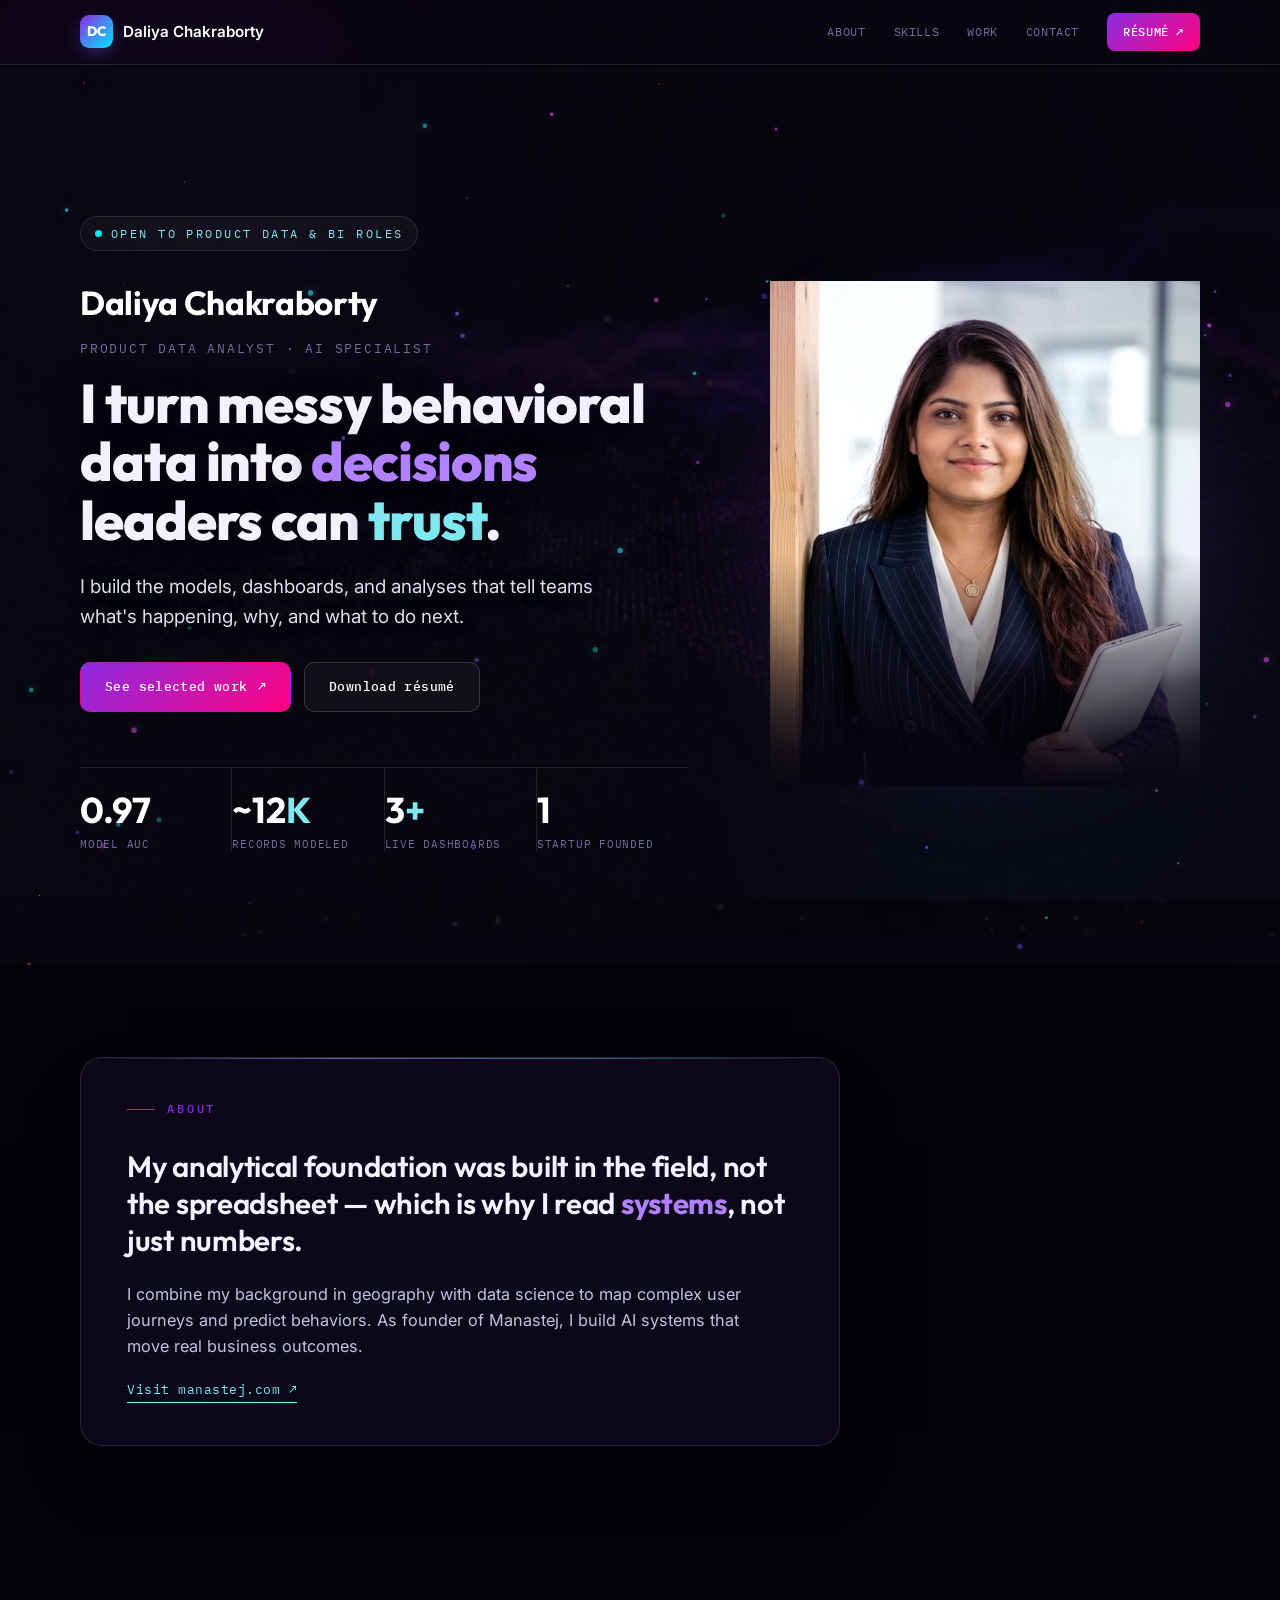
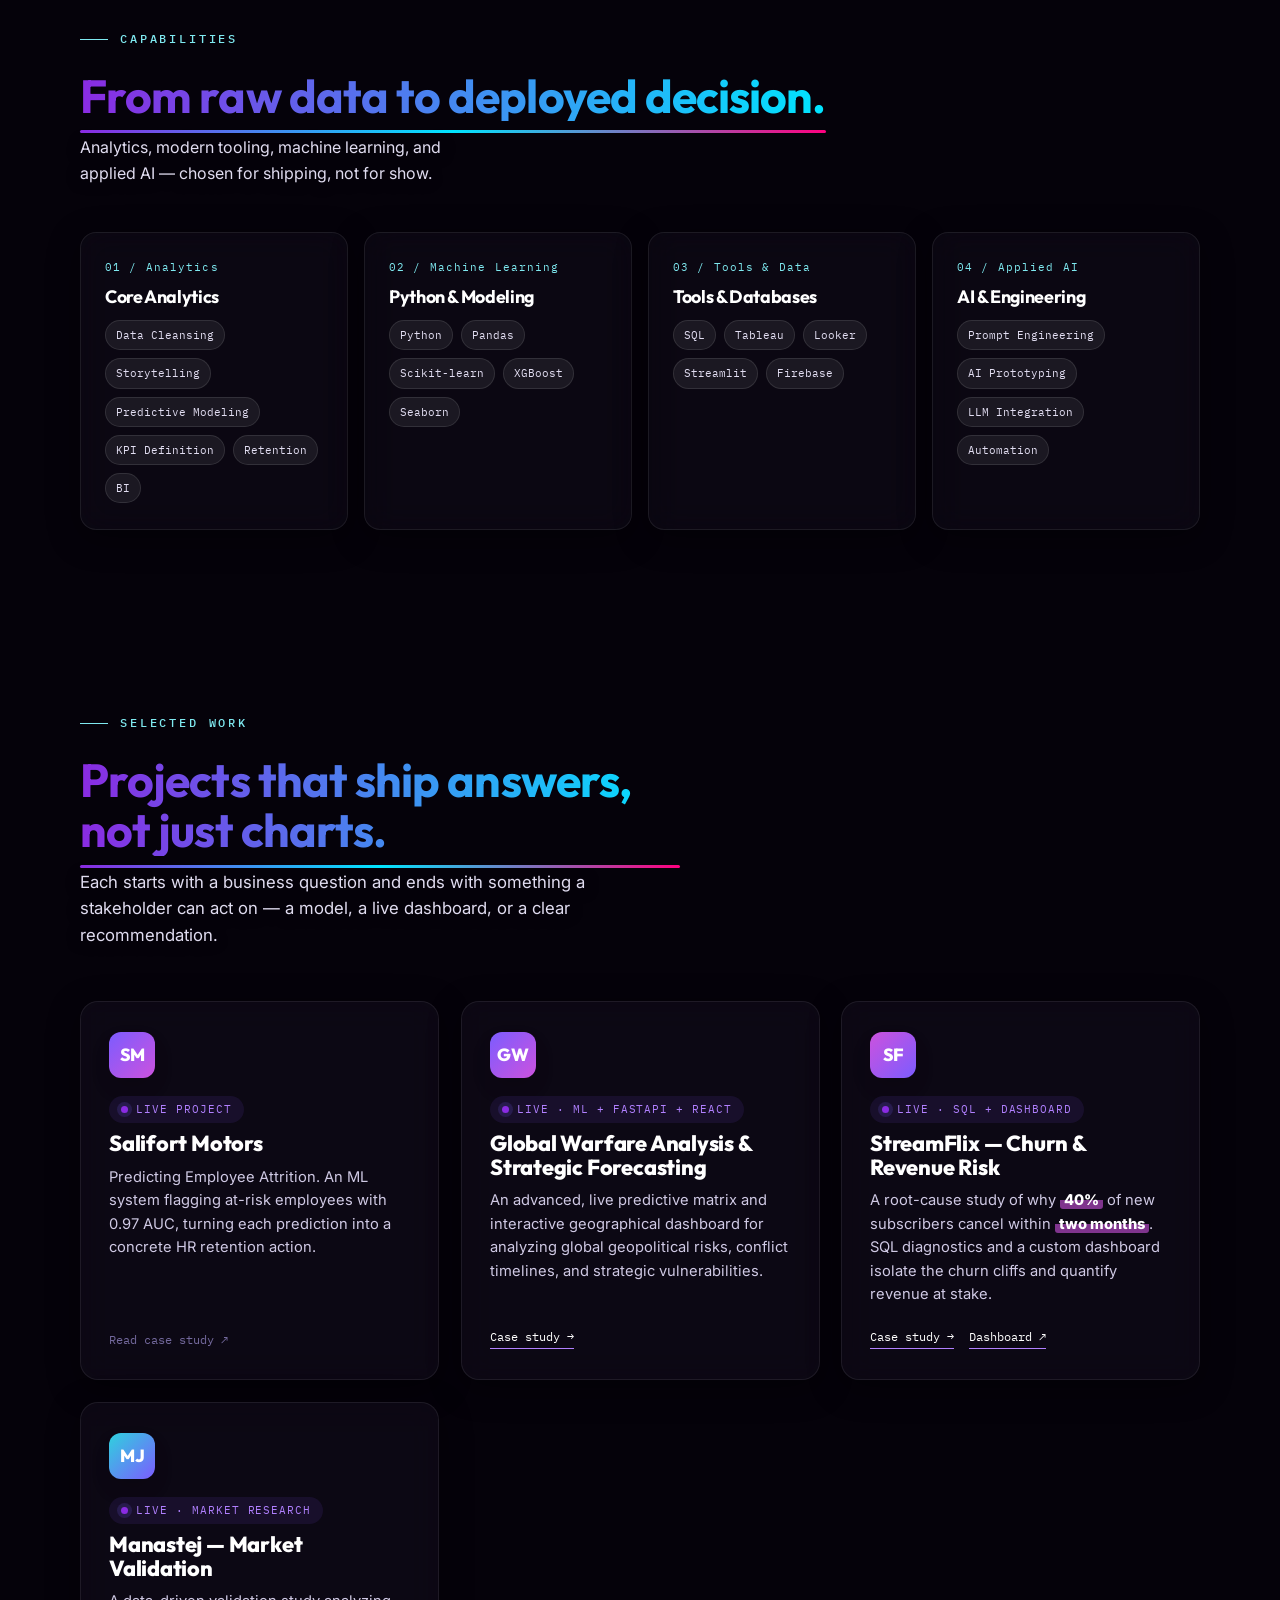
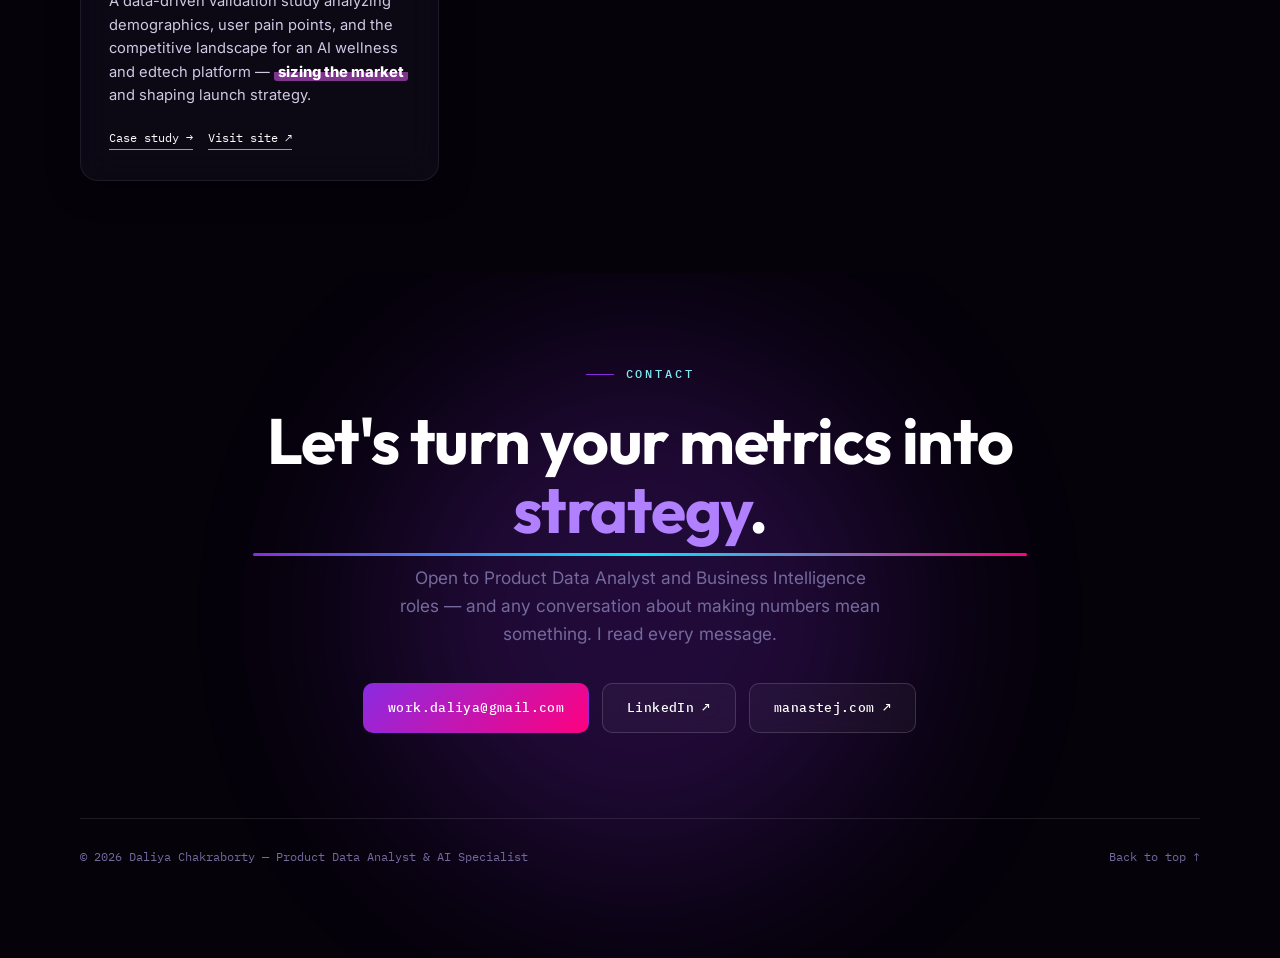
==== commit 60cb2070: "Fix responsive layout for project modal" ====
--- a/index.html
+++ b/index.html
@@ -4,12 +4,12 @@
 <title>Daliya Chakraborty — Product Data Analyst & AI Specialist</title>
 <meta name="description" content="Daliya Chakraborty — Product Data Analyst & AI Specialist. I turn messy behavioral data into models, dashboards, and decisions leaders can trust.">
 <link rel="preconnect" href="https://fonts.googleapis.com"><link rel="preconnect" href="https://fonts.gstatic.com" crossorigin>
-<link href="https://fonts.googleapis.com/css2?family=Sora:wght@600;700;800&family=Manrope:wght@400;500;600;700&family=IBM+Plex+Mono:wght@400;500&display=swap" rel="stylesheet">
+<link href="https://fonts.googleapis.com/css2?family=Outfit:wght@500;600;700;800&family=Inter:wght@400;500;600&family=IBM+Plex+Mono:wght@400;500&display=swap" rel="stylesheet">
 <style>
-:root{--ink:#08060F;--ink-1:#0F0A1E;--ink-2:#171130;--paper:#F1EFFA;--paper-2:#E7E3F6;--card:#FFFFFF;
---violet:#7C5CFF;--violet-soft:#AC97FF;--magenta:#CC52DE;--cyan:#2ED2DE;--cyan-soft:#7FE9F0;
---text:#16122A;--muted:#5E5878;--muted-ink:#A49CCB;--line:rgba(22,18,42,.12);--line-ink:rgba(255,255,255,.12);
---max:1180px;--display:"Sora",system-ui,sans-serif;--body:"Manrope",system-ui,sans-serif;--mono:"IBM Plex Mono",ui-monospace,monospace;}
+:root{--ink:#05020A;--ink-1:#0B0715;--ink-2:#130A24;--paper:#F1EFFA;--paper-2:#E7E3F6;--card:#FFFFFF;
+--violet:#8A2BE2;--violet-soft:#B180FF;--magenta:#FF007F;--cyan:#00E5FF;--cyan-soft:#7FE9F0;
+--text:#E0E0E0;--muted:#8C83B4;--muted-ink:#746A9E;--line:rgba(255,255,255,.05);--line-ink:rgba(255,255,255,.1);
+--max:1180px;--display:"Outfit",system-ui,sans-serif;--body:"Inter",system-ui,sans-serif;--mono:"IBM Plex Mono",ui-monospace,monospace;}
 *{box-sizing:border-box;}html{scroll-behavior:smooth;background:var(--ink);}
 body{margin:0;background:transparent;color:var(--text);font-family:var(--body);line-height:1.6;-webkit-font-smoothing:antialiased;overflow-x:hidden;}
 a{color:inherit;text-decoration:none;}img{max-width:100%;display:block;}
@@ -70,9 +70,9 @@
 .hero-cta{display:flex;gap:13px;flex-wrap:wrap;margin-top:30px;}
 .btn{font-family:var(--mono);font-size:.8rem;letter-spacing:.03em;padding:14px 24px;border-radius:10px;font-weight:500;display:inline-flex;align-items:center;gap:10px;border:1px solid transparent;cursor:pointer;transition:transform .25s cubic-bezier(.2,.7,.2,1),box-shadow .25s,border-color .2s,filter .2s;will-change:transform;}
 .btn-primary{background:linear-gradient(135deg,var(--violet),var(--magenta));color:#fff;}
-.btn-primary:hover{box-shadow:0 14px 36px -10px rgba(124,92,255,.6);filter:brightness(1.08);}
-.btn-ghost{background:rgba(255,255,255,.04);color:#fff;border-color:var(--line-ink);backdrop-filter:blur(8px);}
-.btn-ghost:hover{border-color:#fff;}
+.btn-primary:hover{box-shadow:0 14px 36px -10px rgba(138,43,226,.6),0 0 20px rgba(255,0,127,.4);filter:brightness(1.15);}
+.btn-ghost{background:rgba(255,255,255,.04);color:#fff;border-color:rgba(255,255,255,0.15);backdrop-filter:blur(12px);transition:all .3s;}
+.btn-ghost:hover{border-color:#fff;background:rgba(255,255,255,.1);box-shadow:0 8px 24px rgba(255,255,255,.1);}
 .btn .arr{transition:transform .2s;}.btn:hover .arr{transform:translate(3px,-3px);}
 .portrait-wrap{justify-self:end;position:relative;width:min(430px,44vw);will-change:transform;}
 .pmask{position:relative;-webkit-mask-image:radial-gradient(ellipse 98% 94% at 50% 33%,#000 60%,rgba(0,0,0,0) 93%);mask-image:radial-gradient(ellipse 98% 94% at 50% 33%,#000 60%,rgba(0,0,0,0) 93%);}
@@ -93,8 +93,8 @@
 
 .skill-head{margin-bottom:46px;}.skill-head h2{font-size:clamp(2rem,4vw,2.9rem);}.skill-head p{color:#E0DCF0;max-width:42ch;margin:14px 0 0;text-shadow:0 1px 14px rgba(8,6,15,.7);}
 .skill-grid{display:grid;grid-template-columns:repeat(4,1fr);gap:16px;}
-.skill-card{background:rgba(14,9,28,.62);border:1px solid var(--line-ink);backdrop-filter:blur(12px);border-radius:16px;padding:26px 24px;transition:transform .3s,border-color .3s,background .3s;will-change:transform;}
-.skill-card:hover{background:rgba(124,92,255,.2);border-color:rgba(172,151,255,.55);transform:translateY(-5px);}
+.skill-card{background:rgba(20,15,30,0.4);border:1px solid rgba(255,255,255,0.08);backdrop-filter:blur(16px);-webkit-backdrop-filter:blur(16px);border-radius:16px;padding:26px 24px;transition:transform .3s,border-color .3s,background .3s,box-shadow .3s;will-change:transform;box-shadow:0 8px 32px rgba(0,0,0,0.4);}
+.skill-card:hover{background:rgba(138,43,226,.15);border-color:rgba(138,43,226,.5);transform:translateY(-5px);box-shadow:0 15px 40px -10px rgba(138,43,226,.3),0 0 15px rgba(0,229,255,.15);}
 .skill-card .n{font-family:var(--mono);font-size:.7rem;color:var(--cyan-soft);letter-spacing:.1em;}
 .skill-card h3{font-size:1.12rem;margin:10px 0 14px;}
 .tags{display:flex;flex-wrap:wrap;gap:8px;}
@@ -122,8 +122,8 @@
 .viz-cap{position:absolute;left:26px;bottom:24px;font-family:var(--mono);font-size:.7rem;letter-spacing:.08em;color:var(--muted-ink);text-transform:uppercase;z-index:2;}
 .draw{stroke-dasharray:600;stroke-dashoffset:600;}.in .draw{animation:draw 1.8s .3s cubic-bezier(.4,0,.2,1) forwards;}@keyframes draw{to{stroke-dashoffset:0;}}
 .proj-grid{display:grid;grid-template-columns:repeat(auto-fit,minmax(320px,1fr));gap:22px;}
-.card{background:linear-gradient(165deg,var(--ink-1),var(--ink));border:1px solid var(--line-ink);border-radius:18px;padding:30px 28px;display:flex;flex-direction:column;transition:transform .3s cubic-bezier(.2,.7,.2,1),box-shadow .3s;transform-style:preserve-3d;will-change:transform;min-height:284px;}
-.card:hover{box-shadow:0 30px 64px -30px rgba(124,92,255,.32);}
+.card{background:rgba(20,15,30,0.5);backdrop-filter:blur(16px);-webkit-backdrop-filter:blur(16px);border:1px solid rgba(255,255,255,0.08);border-radius:18px;padding:30px 28px;display:flex;flex-direction:column;transition:transform .3s cubic-bezier(.2,.7,.2,1),box-shadow .3s,border-color .3s;transform-style:preserve-3d;will-change:transform;min-height:284px;box-shadow:0 8px 32px rgba(0,0,0,0.4);}
+.card:hover{box-shadow:0 20px 50px -10px rgba(138,43,226,.4),0 0 20px rgba(0,229,255,.2);border-color:rgba(138,43,226,.5);transform:translateY(-4px);}
 .card .swatch{width:46px;height:46px;border-radius:12px;display:grid;place-items:center;margin-bottom:18px;font-family:var(--display);font-weight:800;color:#fff;font-size:1.1rem;box-shadow:0 10px 26px -10px rgba(0,0,0,.4);}
 .card .cstatus{font-family:var(--mono);font-size:.67rem;letter-spacing:.09em;text-transform:uppercase;color:var(--violet-soft);margin-bottom:9px;display:flex;align-items:center;gap:8px;}
 .card .cstatus.soon{color:var(--muted);}
@@ -183,7 +183,10 @@
 .section{padding:80px 0;}.nav-links{display:none;}.nav-toggle{display:block;}
 .nav-links.open{display:flex;position:absolute;top:62px;left:0;right:0;flex-direction:column;background:var(--ink);padding:22px 30px;gap:18px;border-bottom:1px solid var(--line-ink);}
 .skill-grid{grid-template-columns:1fr;}.proj-grid{grid-template-columns:1fr;}.hero-stats{grid-template-columns:repeat(auto-fit,minmax(320px,1fr));}
-.stat{border-bottom:1px solid var(--line-ink);padding-bottom:22px;}.stat:nth-child(2){border-right:0;}.metrics{grid-template-columns:repeat(auto-fit,minmax(320px,1fr));}.feature .left{padding:36px 26px;}}
+.stat{border-bottom:1px solid var(--line-ink);padding-bottom:22px;}.stat:nth-child(2){border-right:0;}.metrics{grid-template-columns:repeat(auto-fit,minmax(320px,1fr));}.feature .left{padding:36px 26px;}
+.project-modal .modal-content{width:100%;max-width:100%;}
+.project-modal .modal-close{left:auto;right:16px;top:16px;width:44px;height:44px;font-size:28px;}
+}
 @media(prefers-reduced-motion:reduce){.reveal,.h-rise{opacity:1!important;transform:none!important;}.glow,.portrait-ring,.hero-kicker .dot{animation:none!important;}.img-layer{animation-duration:26s!important;}.draw{stroke-dashoffset:0;}}
 .card:hover {
   box-shadow: 0 20px 40px -10px rgba(124,92,255,0.25), 0 0 20px rgba(46,210,222,0.15);
@@ -224,9 +227,18 @@
 @keyframes spin { to { transform: rotate(360deg); } }
 .modal-loader .text { color: var(--violet-soft); font-family: var(--display); font-weight: 700; font-size: 1.1rem; letter-spacing: 2px; text-transform: uppercase; }
 .modal-loader.hidden { opacity: 0; }
-</style></head>
+
+.glowing-orbs { position: fixed; inset: 0; z-index: -1; pointer-events: none; overflow: hidden; }
+.orb { position: absolute; border-radius: 50%; filter: blur(100px); opacity: 0.4; animation: floatOrb 20s infinite ease-in-out alternate; }
+.orb-1 { width: 500px; height: 500px; background: rgba(138,43,226,0.3); top: -100px; left: -100px; animation-delay: 0s; }
+.orb-2 { width: 600px; height: 600px; background: rgba(0,229,255,0.2); bottom: -150px; right: -100px; animation-delay: -5s; }
+.orb-3 { width: 400px; height: 400px; background: rgba(255,0,127,0.2); top: 40%; left: 60%; animation-delay: -10s; }
+@keyframes floatOrb { 0% { transform: translate(0, 0) scale(1); } 50% { transform: translate(50px, 80px) scale(1.1); } 100% { transform: translate(-30px, 40px) scale(0.9); } }
+</style>
+</head>
 <body>
 <div class="site-bg"><div class="layer"></div></div><div class="site-tint"></div>
+<div class="glowing-orbs"><div class="orb orb-1"></div><div class="orb orb-2"></div><div class="orb orb-3"></div></div>
 <div class="grain"></div><div class="progress" id="progress"></div>
 <div class="page-fade" id="pageFade"><div class="pf-mark">DC</div></div>
 
@@ -234,7 +246,7 @@
 <a href="#top" class="brand"><span class="mark">DC</span><span>Daliya Chakraborty</span></a>
 <button class="nav-toggle" aria-label="Toggle menu" id="navToggle">&#8801;</button>
 <div class="nav-links" id="navLinks"><a href="#about">About</a><a href="#skills">Skills</a><a href="#work">Work</a><a href="#contact">Contact</a>
-<a class="nav-cta" href="Daliya-Chakraborty-Resume.pdf" target="_blank" rel="noopener">R&eacute;sum&eacute; &#8599;</a></div>
+<a class="nav-cta" href="Daliya_Chakraborty_Data_Analyst_CV.pdf" download="Daliya_Chakraborty_Data_Analyst_CV.pdf" target="_blank" rel="noopener">R&eacute;sum&eacute; &#8599;</a></div>
 </div></nav>
 
 <header class="hero" id="top">
@@ -248,7 +260,7 @@
       <p class="hero-sub h-rise d4">I build the models, dashboards, and analyses that tell teams what's happening, why, and what to do next.</p>
       <div class="hero-cta h-rise d5">
         <a class="btn btn-primary magnetic" href="#work">See selected work <span class="arr">&#8599;</span></a>
-        <a class="btn btn-ghost magnetic" href="Daliya-Chakraborty-Resume.pdf" target="_blank" rel="noopener">Download r&eacute;sum&eacute;</a>
+        <a class="btn btn-ghost magnetic" href="Daliya_Chakraborty_Data_Analyst_CV.pdf" download="Daliya_Chakraborty_Data_Analyst_CV.pdf" target="_blank" rel="noopener">Download r&eacute;sum&eacute;</a>
       </div>
       <div class="hero-stats h-rise d6" id="statRow">
         <div class="stat"><div class="v"><span class="num" data-target="0.97" data-dec="2">0.97</span></div><div class="l">Model AUC</div></div>
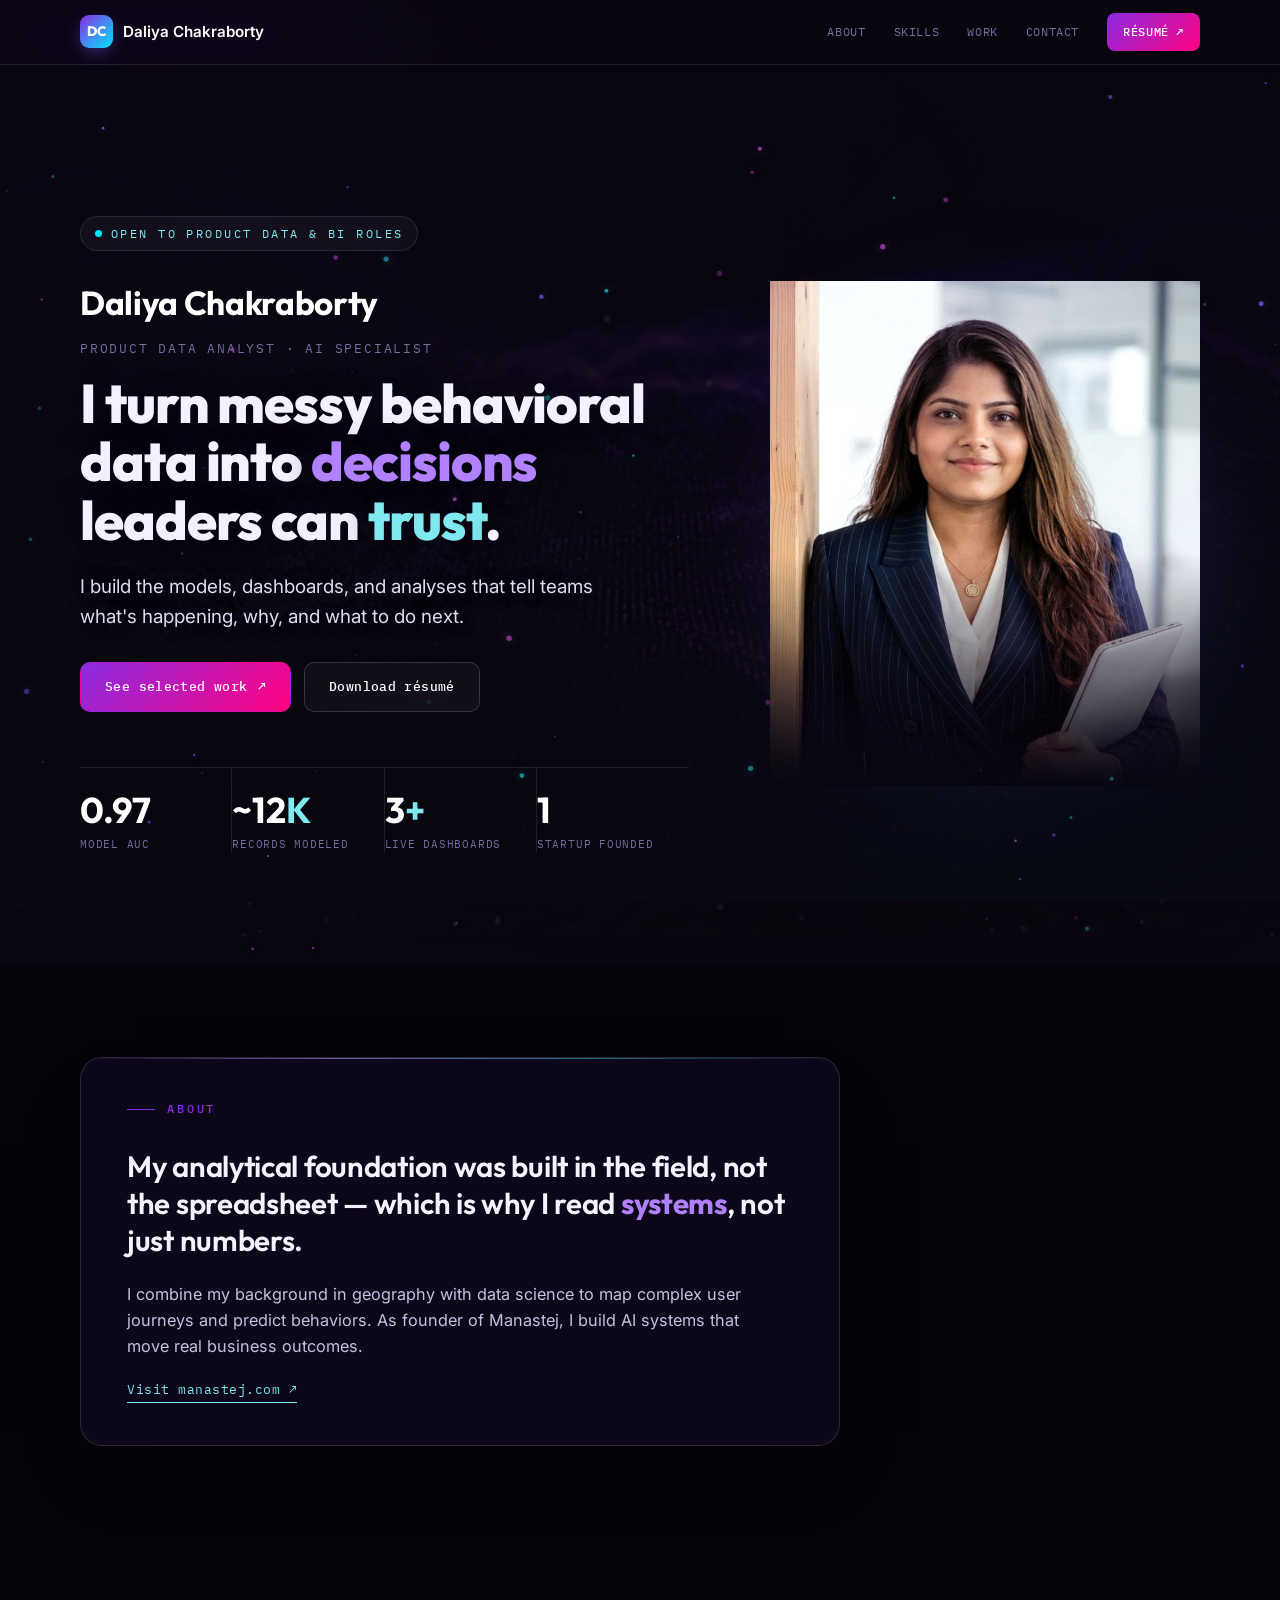
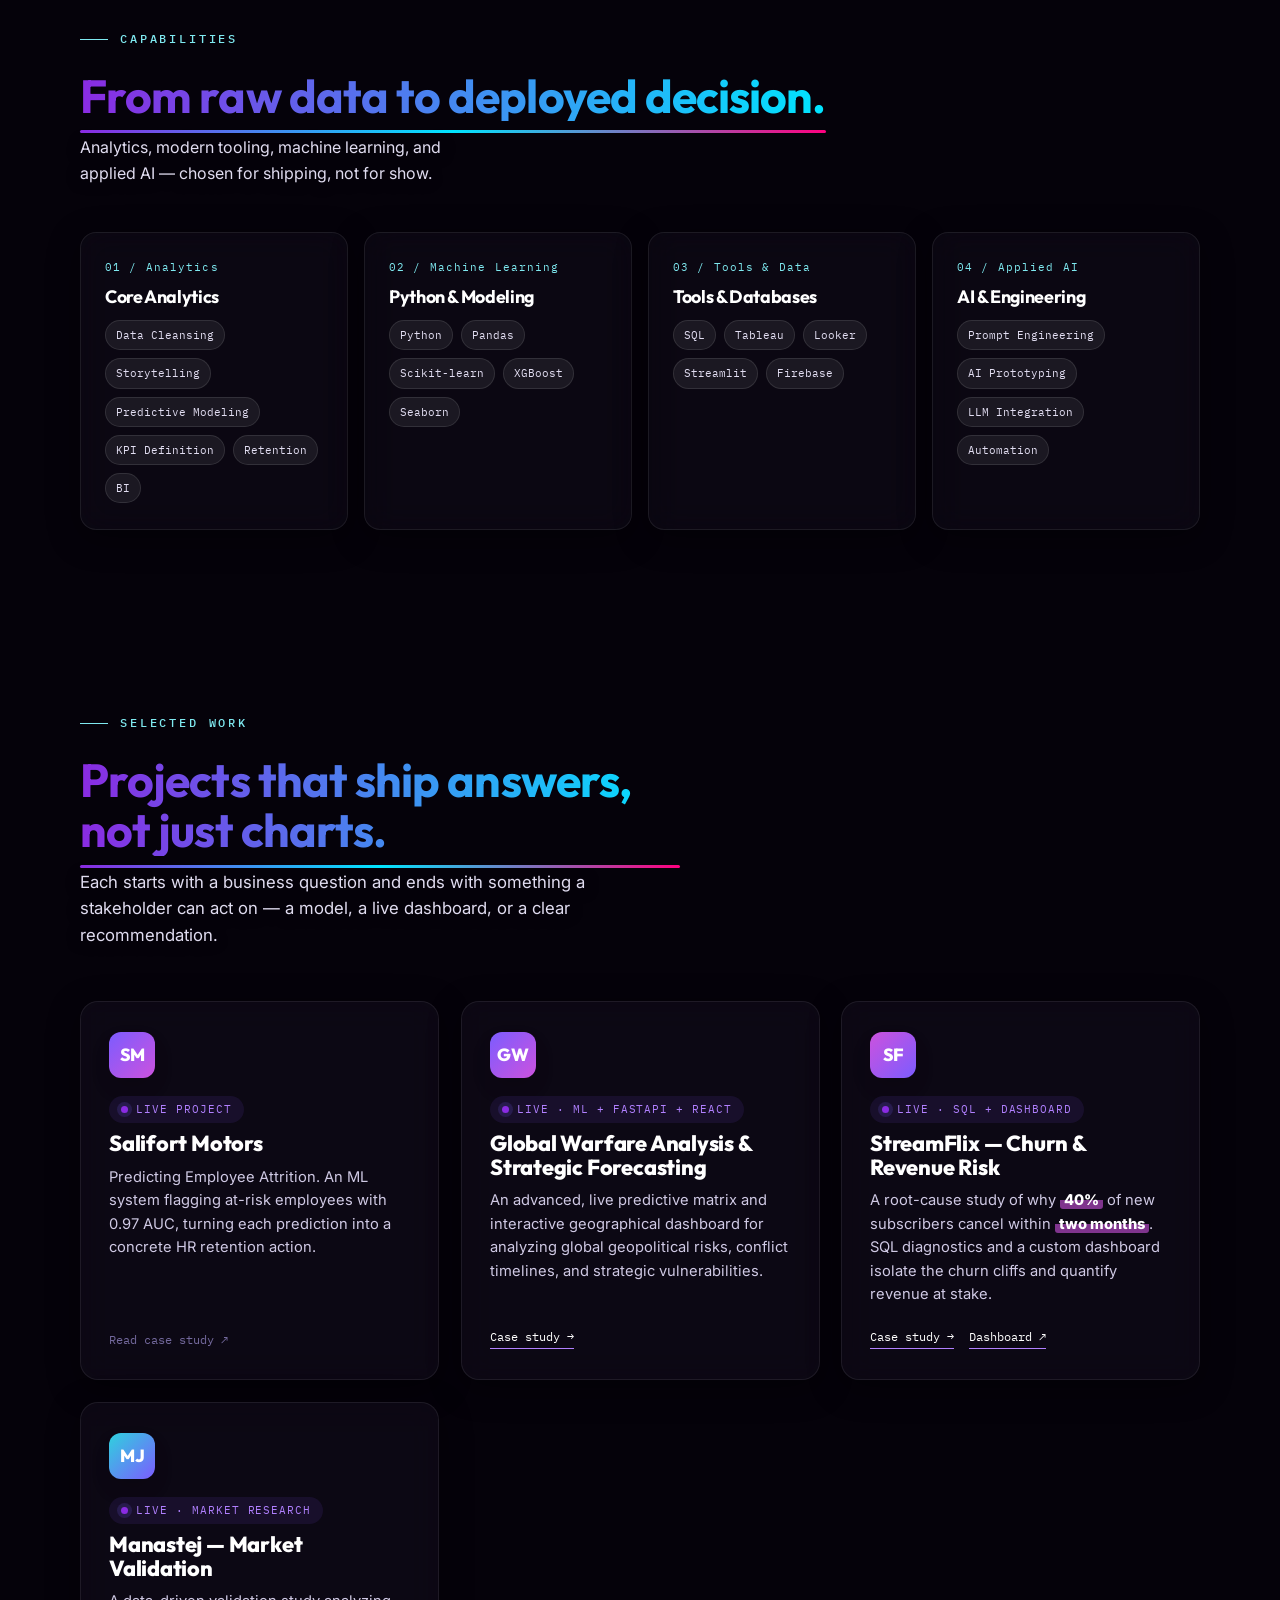
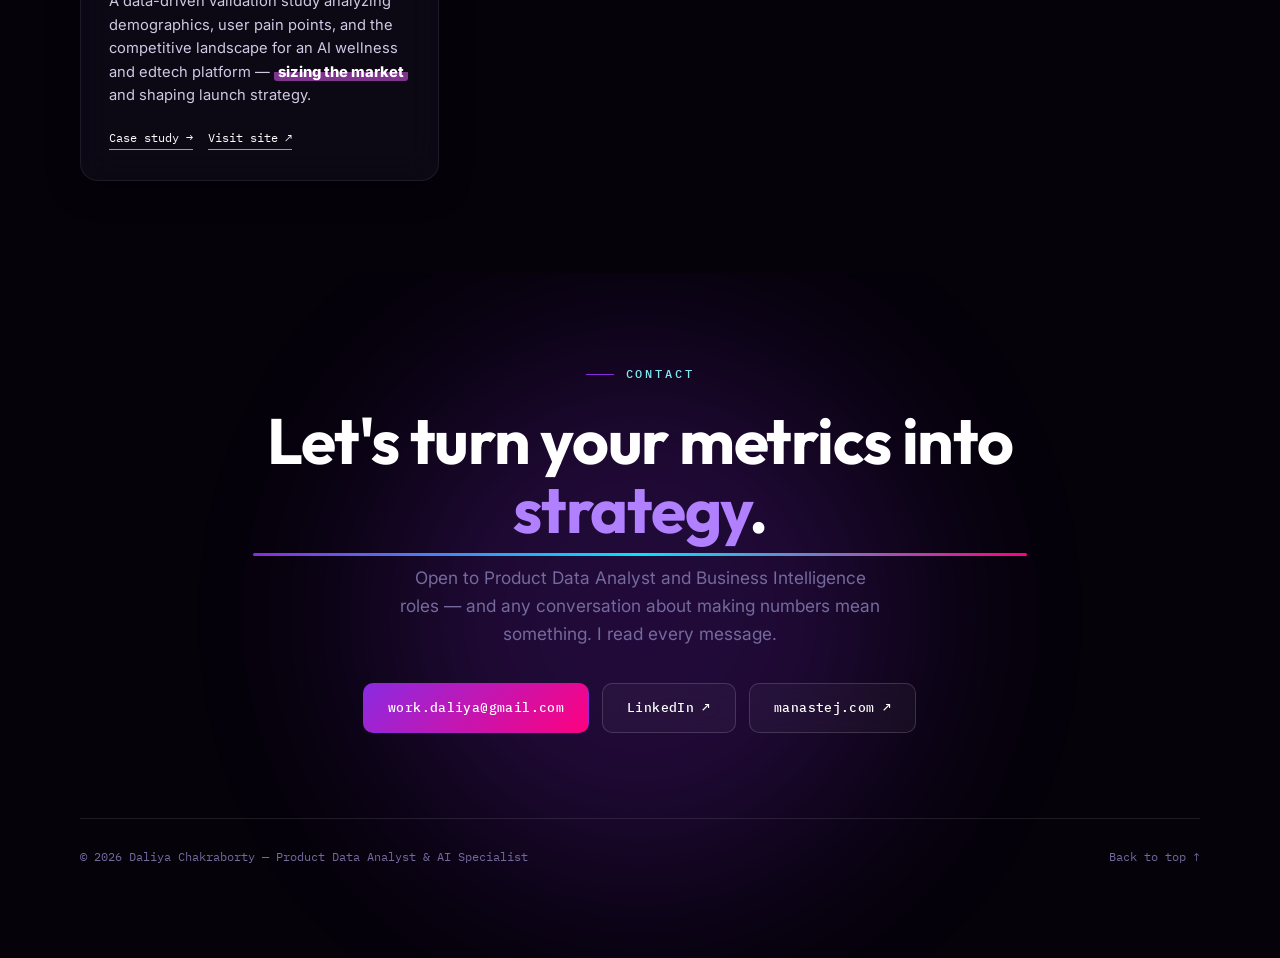
==== commit fc542882: "Fix horizontal overflow on mobile screens" ====
--- a/index.html
+++ b/index.html
@@ -177,13 +177,13 @@
 
 @media(max-width:940px){
 .hero-grid{grid-template-columns:1fr;}.portrait-wrap{position:absolute;right:-4%;top:13%;width:min(360px,62vw);opacity:.45;z-index:1;}.hero .wrap{z-index:4;}
-.skill-grid{grid-template-columns:repeat(auto-fit,minmax(320px,1fr));}.feature{grid-template-columns:1fr;}.feature .viz{min-height:250px;border-left:0;border-top:1px solid var(--line-ink);}
-.exp-grid{grid-template-columns:1fr;gap:24px;}.proj-grid{grid-template-columns:repeat(auto-fit,minmax(320px,1fr));}.glass-panel{padding:36px 30px;}}
+.skill-grid{grid-template-columns:repeat(auto-fit,minmax(280px,1fr));}.feature{grid-template-columns:1fr;}.feature .viz{min-height:250px;border-left:0;border-top:1px solid var(--line-ink);}
+.exp-grid{grid-template-columns:1fr;gap:24px;}.proj-grid{grid-template-columns:repeat(auto-fit,minmax(280px,1fr));}.glass-panel{padding:36px 30px;}}
 @media(max-width:760px){
 .section{padding:80px 0;}.nav-links{display:none;}.nav-toggle{display:block;}
 .nav-links.open{display:flex;position:absolute;top:62px;left:0;right:0;flex-direction:column;background:var(--ink);padding:22px 30px;gap:18px;border-bottom:1px solid var(--line-ink);}
-.skill-grid{grid-template-columns:1fr;}.proj-grid{grid-template-columns:1fr;}.hero-stats{grid-template-columns:repeat(auto-fit,minmax(320px,1fr));}
-.stat{border-bottom:1px solid var(--line-ink);padding-bottom:22px;}.stat:nth-child(2){border-right:0;}.metrics{grid-template-columns:repeat(auto-fit,minmax(320px,1fr));}.feature .left{padding:36px 26px;}
+.skill-grid{grid-template-columns:1fr;}.proj-grid{grid-template-columns:1fr;}.hero-stats{grid-template-columns:repeat(2,1fr);gap:16px;}
+.stat{border:none;padding:0;}.stat:nth-child(2){border-right:0;}.metrics{grid-template-columns:repeat(2,1fr);gap:12px;}.feature .left{padding:36px 26px;}
 .project-modal .modal-content{width:100%;max-width:100%;}
 .project-modal .modal-close{left:auto;right:16px;top:16px;width:44px;height:44px;font-size:28px;}
 }
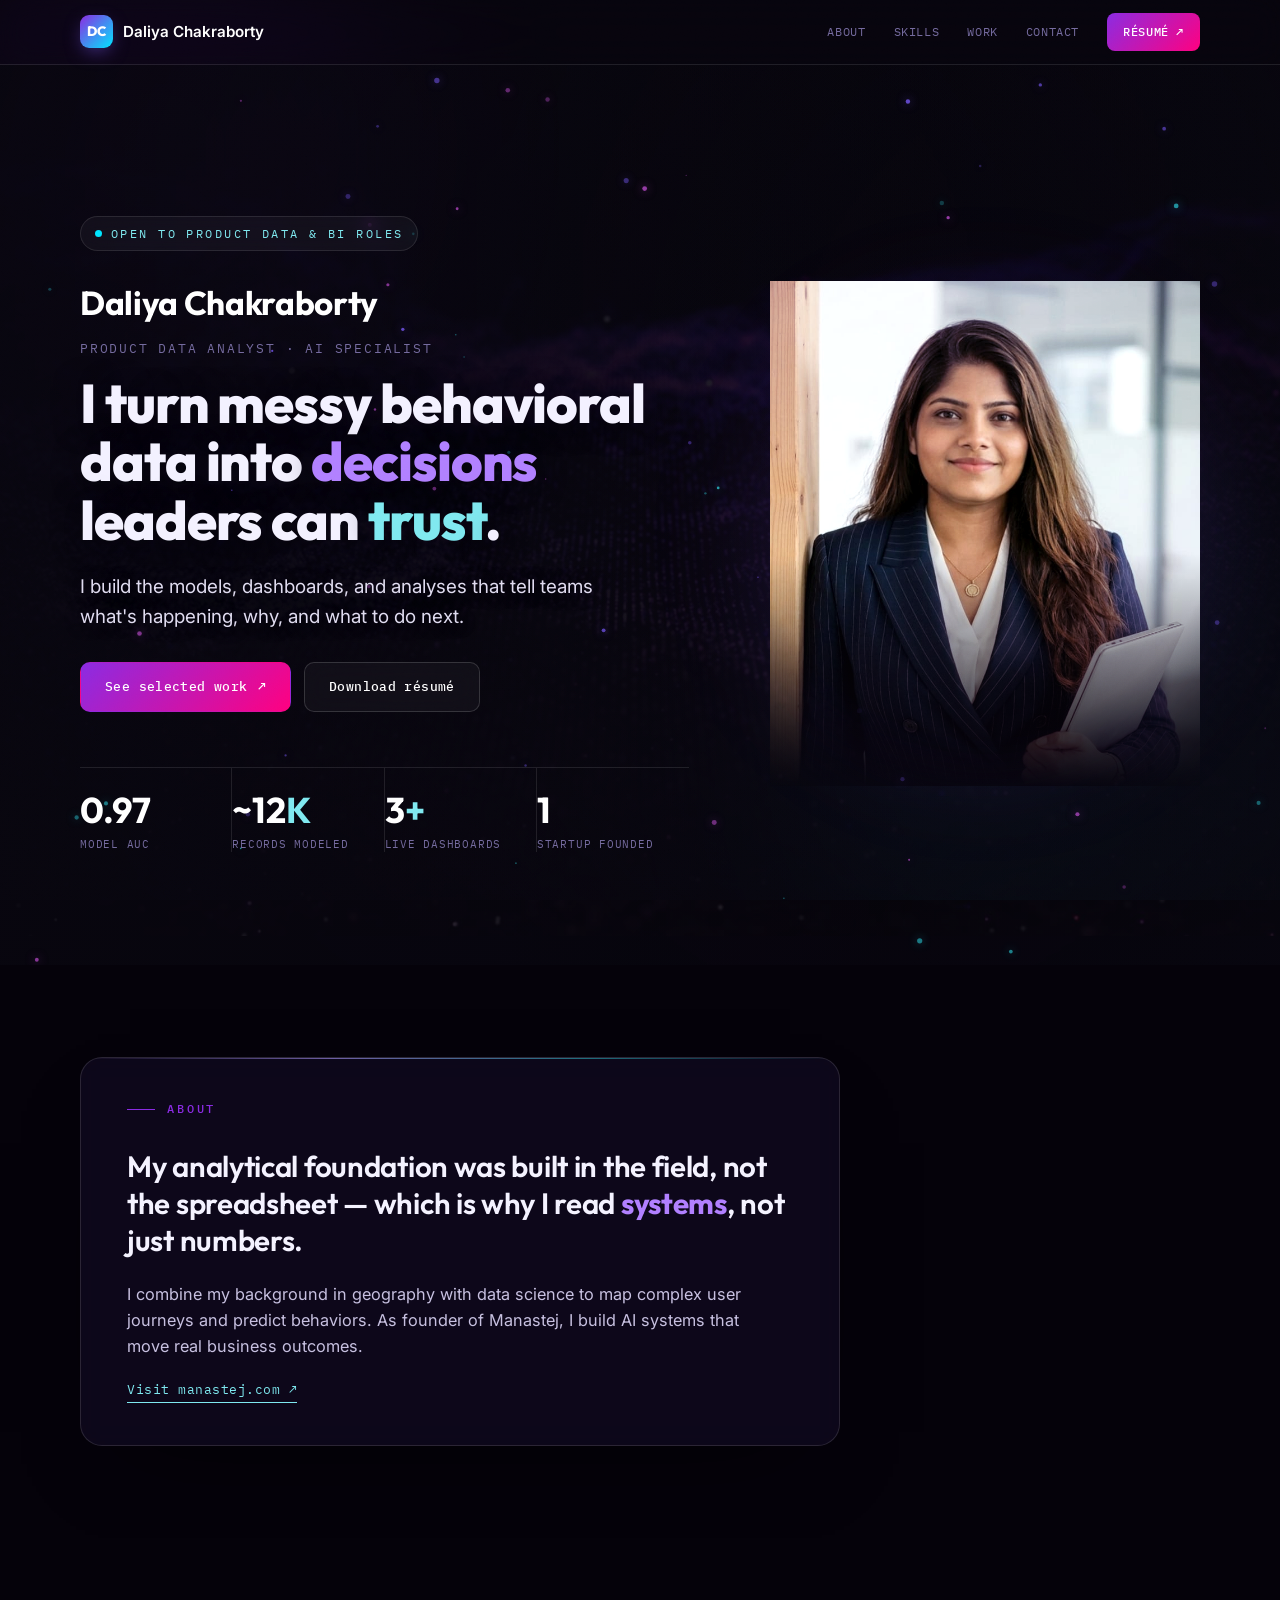
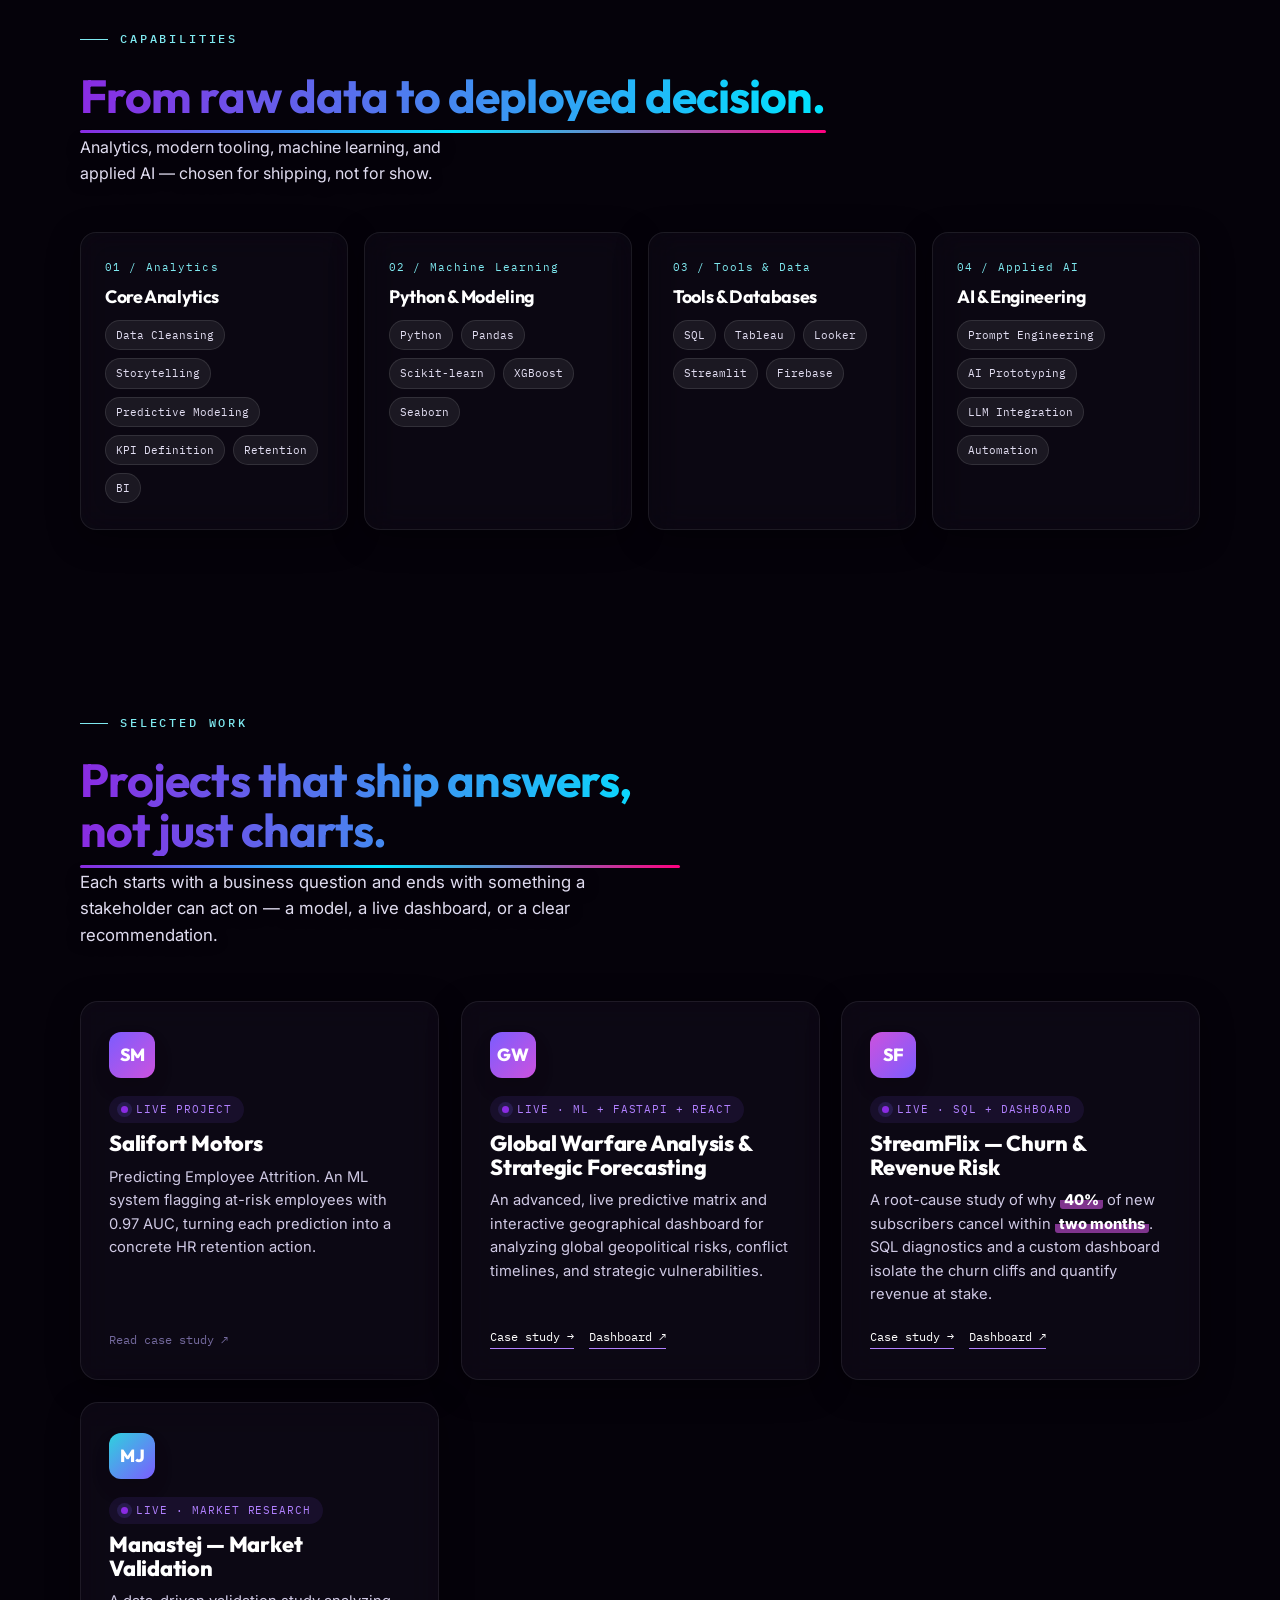
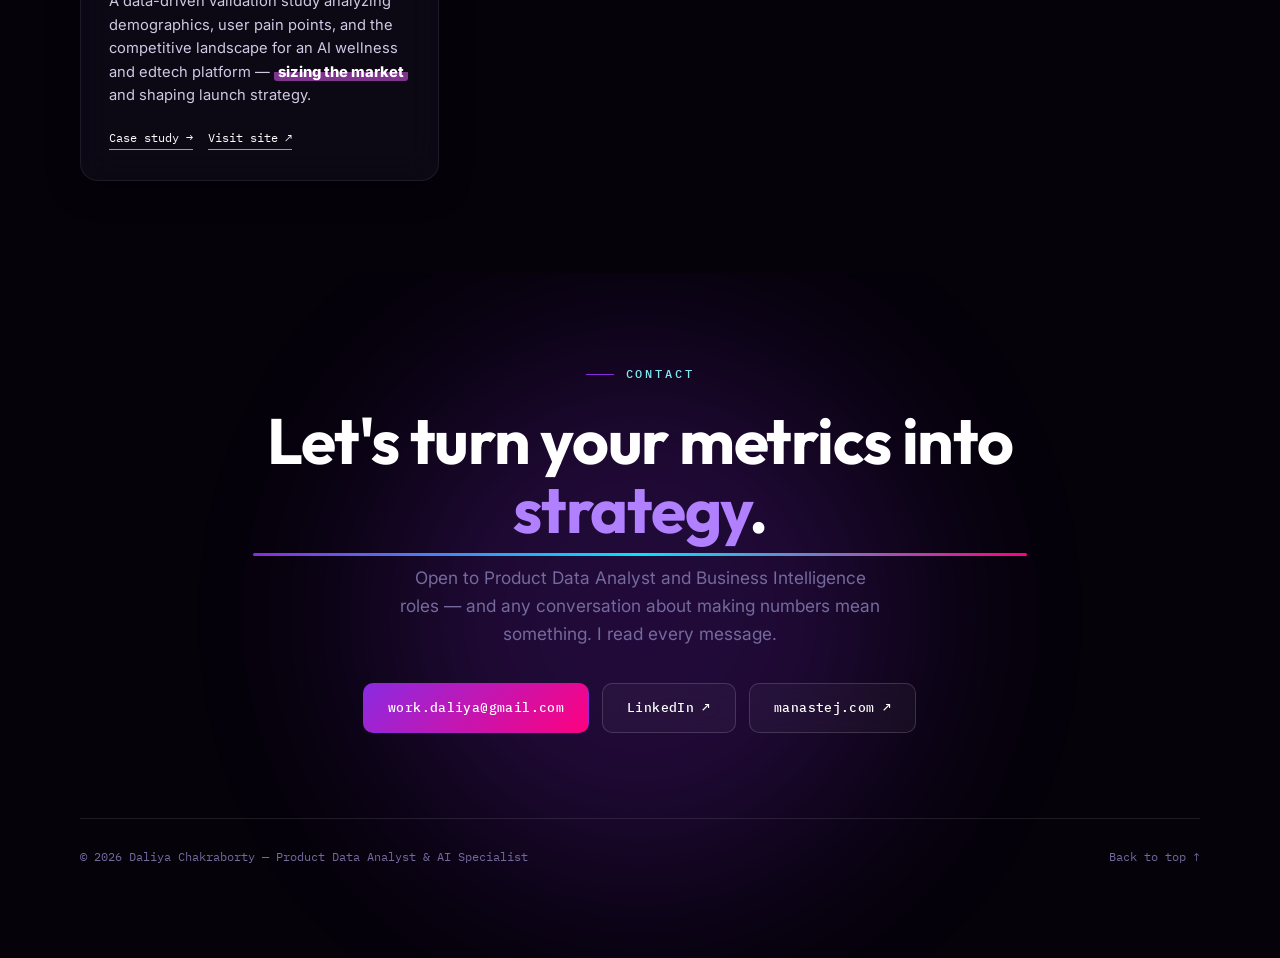
==== commit 7c7b0651: "Add live Global Warfare dashboard link to portfolio" ====
--- a/index.html
+++ b/index.html
@@ -309,7 +309,7 @@
         <div class="cfoot"><span>Read case study &#8599;</span></div>
       </a>
 
-      <article class="card reveal"><div class="swatch" style="background:linear-gradient(135deg,#7C5CFF,#CC52DE)">GW</div><div class="cstatus"><span class="d"></span> Live &middot; ML + FastAPI + React</div><h3>Global Warfare Analysis &amp; Strategic Forecasting</h3><p>An advanced, live predictive matrix and interactive geographical dashboard for analyzing global geopolitical risks, conflict timelines, and strategic vulnerabilities.</p><div class="cfoot"><a href="global-warfare.html">Case study &#8594;</a></div></article>
+      <article class="card reveal"><div class="swatch" style="background:linear-gradient(135deg,#7C5CFF,#CC52DE)">GW</div><div class="cstatus"><span class="d"></span> Live &middot; ML + FastAPI + React</div><h3>Global Warfare Analysis &amp; Strategic Forecasting</h3><p>An advanced, live predictive matrix and interactive geographical dashboard for analyzing global geopolitical risks, conflict timelines, and strategic vulnerabilities.</p><div class="cfoot"><a href="global-warfare.html">Case study &#8594;</a><a href="https://cdelta1999-ui.github.io/Global_Warfare_Analysis1/" target="_blank" rel="noopener">Dashboard &#8599;</a></div></article>
       <article class="card reveal"><div class="swatch" style="background:linear-gradient(135deg,#CC52DE,#7C5CFF)">SF</div><div class="cstatus"><span class="d"></span> Live &middot; SQL + Dashboard</div><h3>StreamFlix &mdash; Churn &amp; Revenue Risk</h3><p>A root-cause study of why <span class="hl">40%</span> of new subscribers cancel within <span class="hl">two months</span>. SQL diagnostics and a custom dashboard isolate the churn cliffs and quantify revenue at stake.</p><div class="cfoot"><a href="streamflix.html">Case study &#8594;</a><a href="https://cdelta1999-ui.github.io/StreamFlix-Customer-Churn-Analysis/" target="_blank" rel="noopener">Dashboard &#8599;</a></div></article>
       <article class="card reveal"><div class="swatch" style="background:linear-gradient(135deg,#2ED2DE,#7C5CFF)">MJ</div><div class="cstatus"><span class="d"></span> Live &middot; Market Research</div><h3>Manastej &mdash; Market Validation</h3><p>A data-driven validation study analyzing demographics, user pain points, and the competitive landscape for an AI wellness and edtech platform &mdash; <span class="hl">sizing the market</span> and shaping launch strategy.</p><div class="cfoot"><a href="manastej.html">Case study &#8594;</a><a href="https://www.manastej.com" target="_blank" rel="noopener">Visit site &#8599;</a></div></article>
       
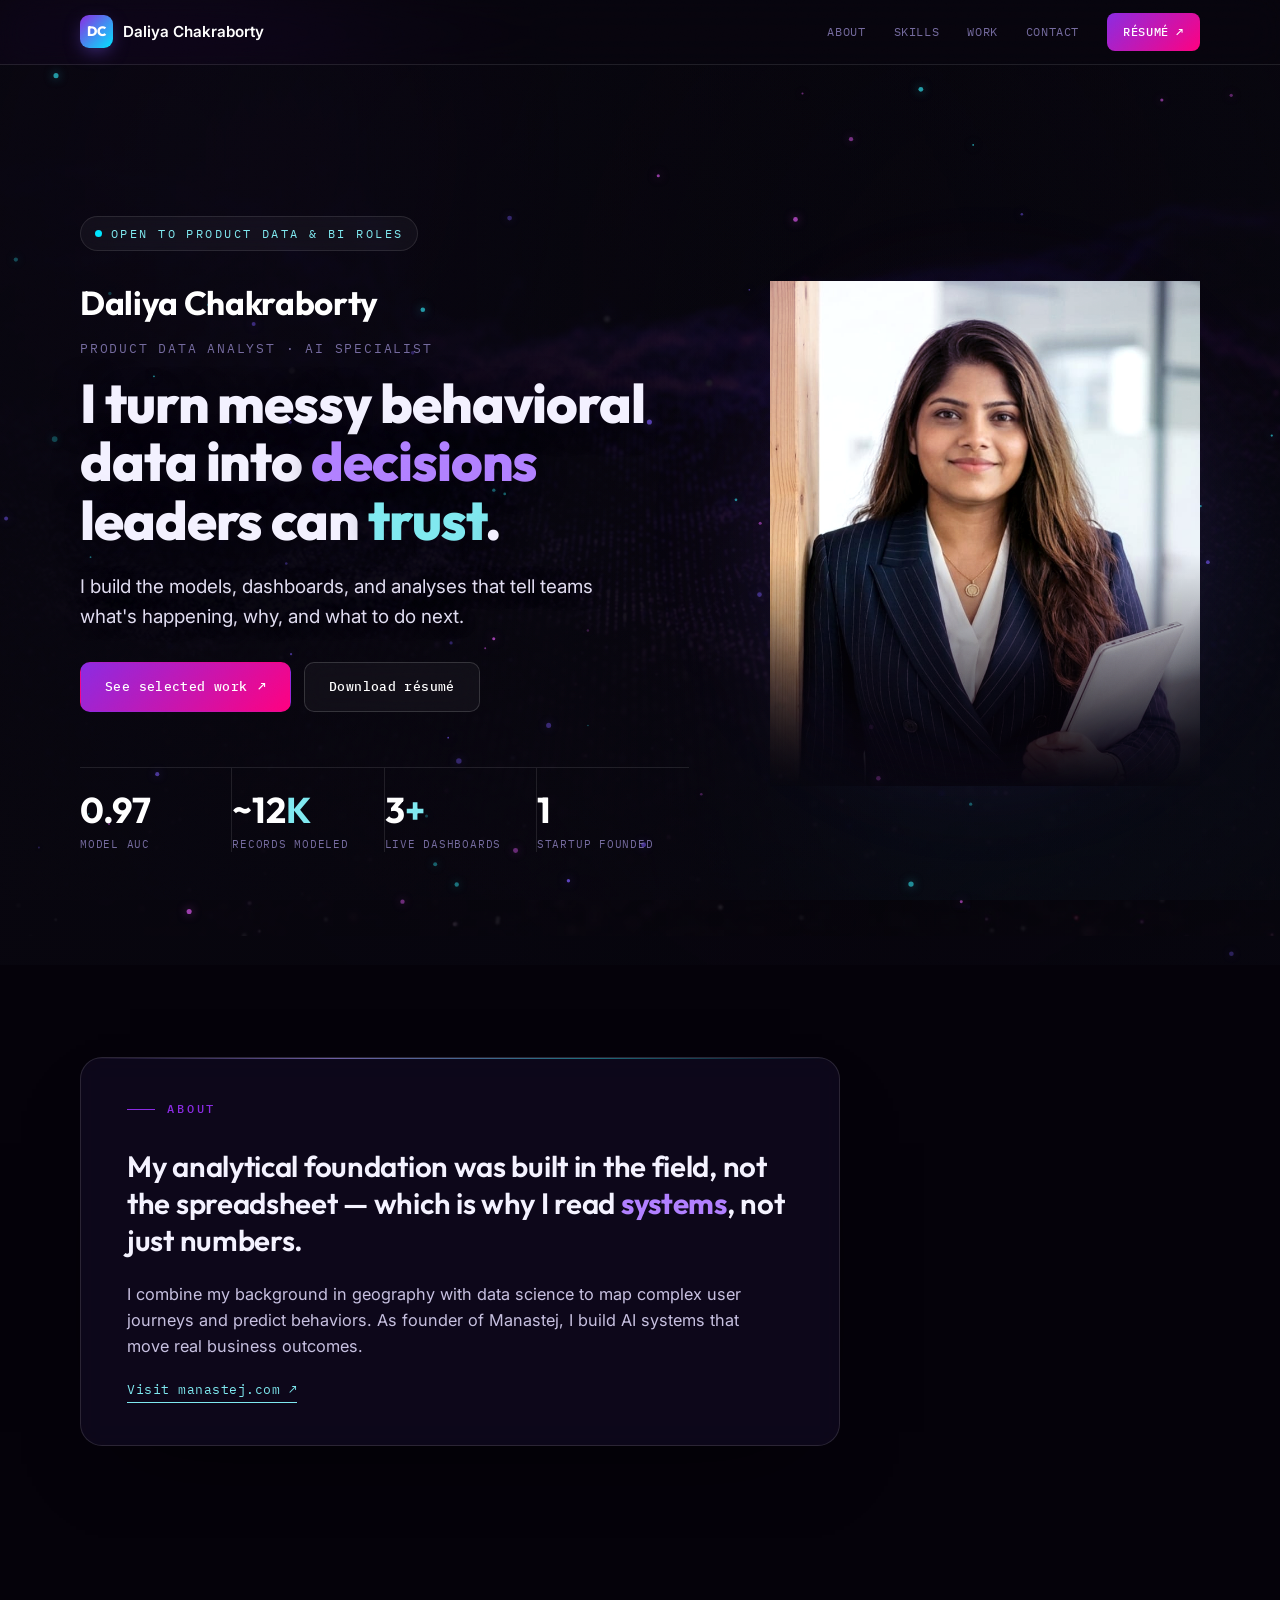
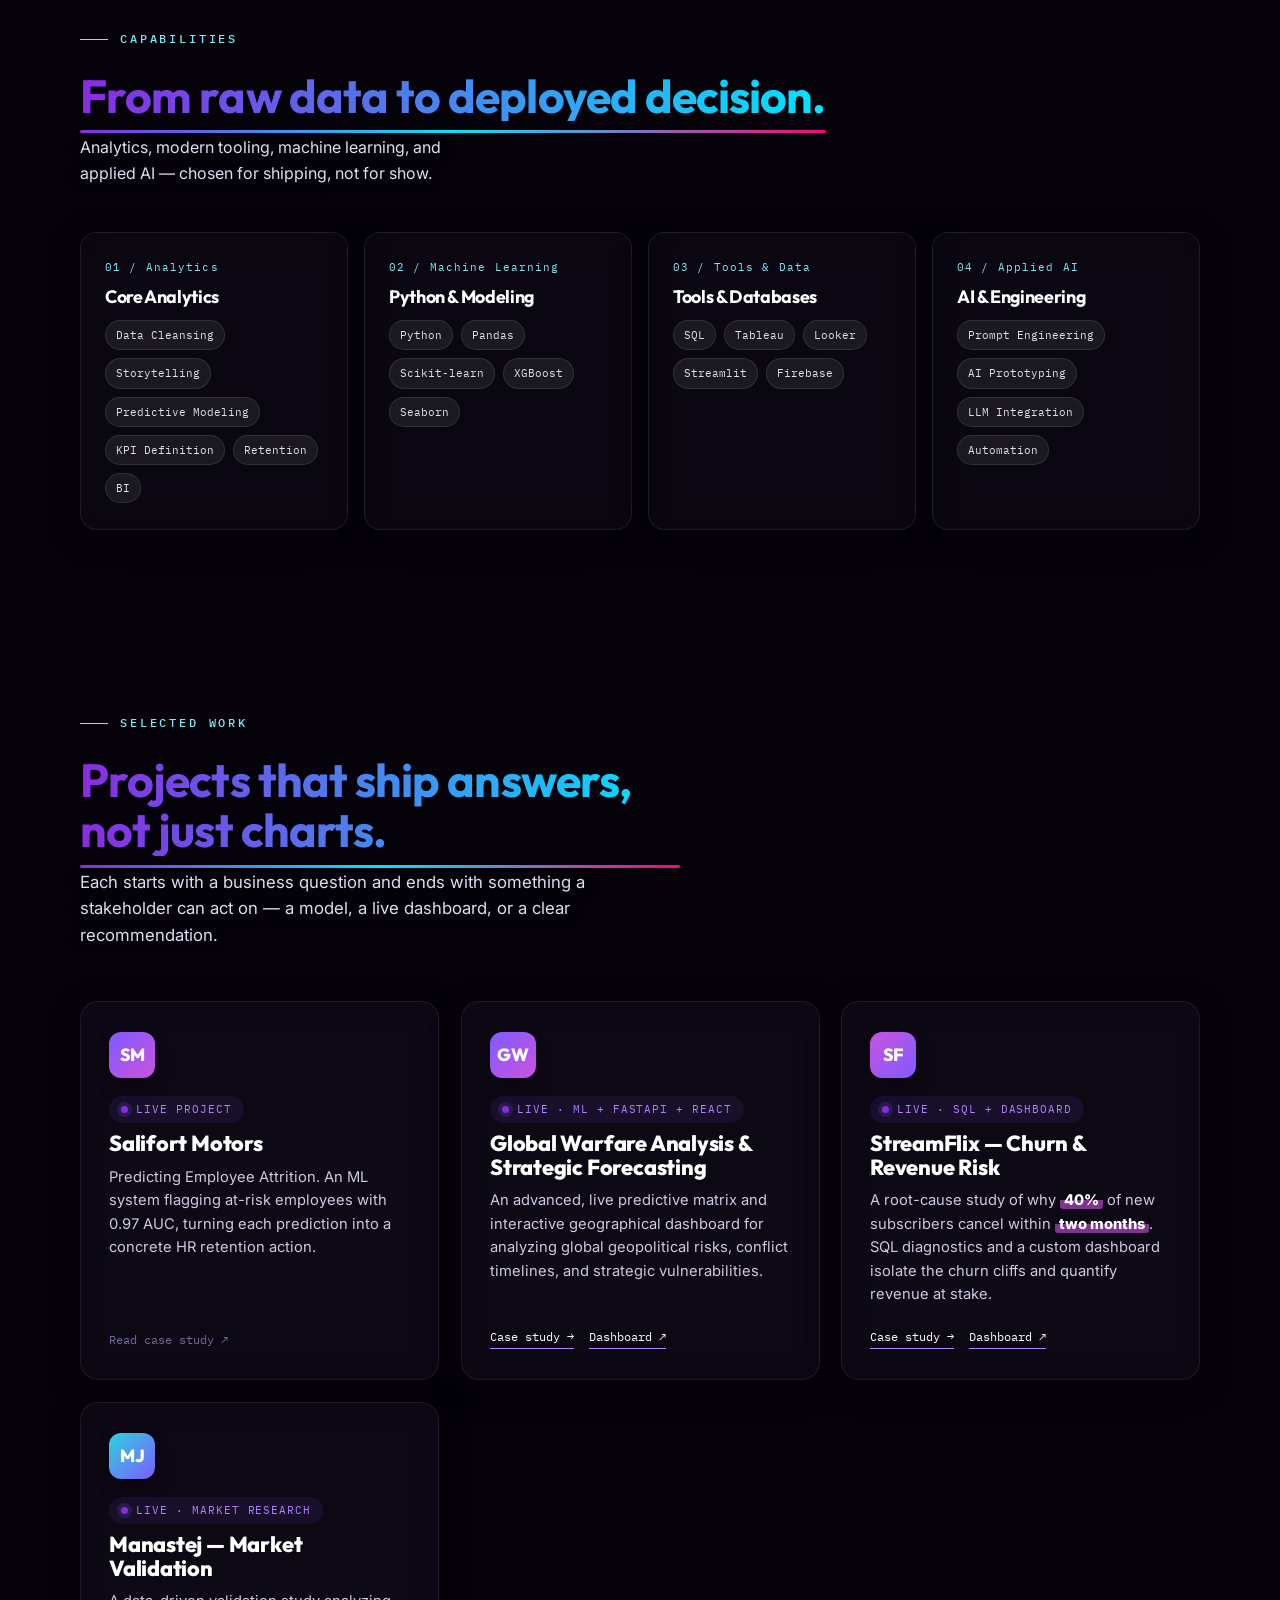
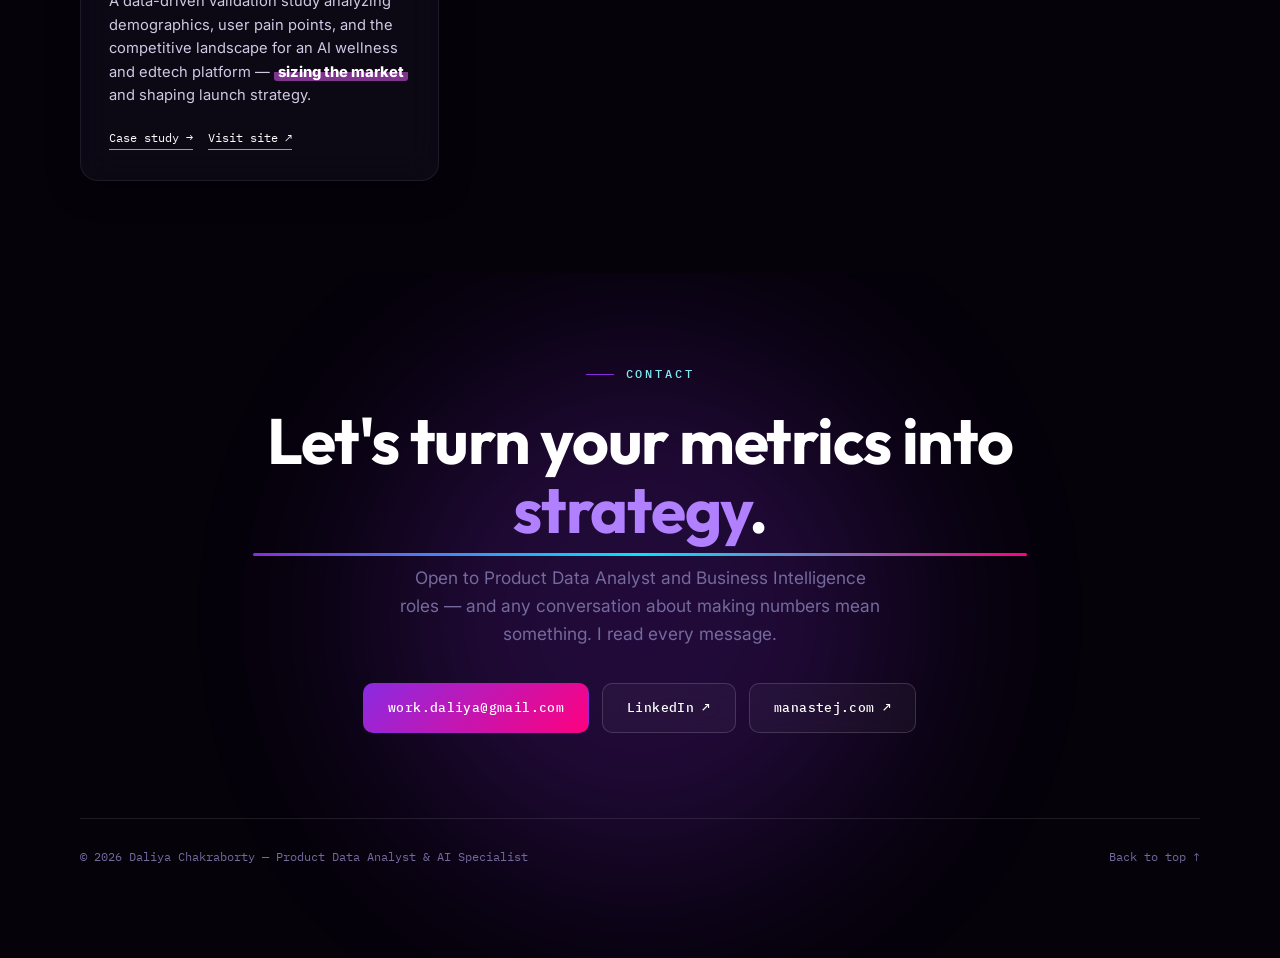
==== commit 03aee740: "Improve mobile responsiveness for portfolio and Global Warfare case study" ====
--- a/index.html
+++ b/index.html
@@ -180,12 +180,89 @@
 .skill-grid{grid-template-columns:repeat(auto-fit,minmax(280px,1fr));}.feature{grid-template-columns:1fr;}.feature .viz{min-height:250px;border-left:0;border-top:1px solid var(--line-ink);}
 .exp-grid{grid-template-columns:1fr;gap:24px;}.proj-grid{grid-template-columns:repeat(auto-fit,minmax(280px,1fr));}.glass-panel{padding:36px 30px;}}
 @media(max-width:760px){
-.section{padding:80px 0;}.nav-links{display:none;}.nav-toggle{display:block;}
-.nav-links.open{display:flex;position:absolute;top:62px;left:0;right:0;flex-direction:column;background:var(--ink);padding:22px 30px;gap:18px;border-bottom:1px solid var(--line-ink);}
+.section{padding:60px 0;}.nav-links{display:none;}.nav-toggle{display:block;}
+.nav-links.open{display:flex;position:absolute;top:62px;left:0;right:0;flex-direction:column;background:var(--ink);padding:22px 30px;gap:18px;border-bottom:1px solid var(--line-ink);max-height:calc(100vh - 62px);overflow-y:auto;z-index:99;}
 .skill-grid{grid-template-columns:1fr;}.proj-grid{grid-template-columns:1fr;}.hero-stats{grid-template-columns:repeat(2,1fr);gap:16px;}
 .stat{border:none;padding:0;}.stat:nth-child(2){border-right:0;}.metrics{grid-template-columns:repeat(2,1fr);gap:12px;}.feature .left{padding:36px 26px;}
 .project-modal .modal-content{width:100%;max-width:100%;}
 .project-modal .modal-close{left:auto;right:16px;top:16px;width:44px;height:44px;font-size:28px;}
+.hero-cta{gap:10px;}.btn{padding:12px 18px;font-size:.75rem;}.contact-links{gap:10px;}}
+@media(max-width:640px){
+.wrap{padding:0 20px;}
+.hero{padding:100px 0 60px;}
+.hero-stats{grid-template-columns:1fr;gap:12px;border-top:none;max-width:100%;padding-top:24px;}
+.stat{padding:0 !important;border:none !important;}
+.hero h1{font-size:clamp(1.5rem,4vw,2.8rem);}
+.section{padding:50px 0;}
+.skill-grid{grid-template-columns:1fr;}
+.proj-grid{grid-template-columns:1fr;}
+.exp-grid{gap:20px;}
+.contact h2{font-size:clamp(1.8rem,5vw,3rem);}
+.feature{margin-bottom:24px;}.feature .left{padding:28px 20px;}.metrics{grid-template-columns:1fr;gap:10px;}
+.glass-panel{padding:28px 20px;}
+.nav-inner{padding:12px 20px;}
+.brand{font-size:.85rem;gap:8px;}
+.brand .mark{width:28px;height:28px;font-size:.75rem;}
+.nav-cta{padding:7px 12px;font-size:.65rem;}
+.skill-head h2{font-size:clamp(1.5rem,4vw,2.2rem);}
+.proj-head h2{font-size:clamp(1.4rem,4vw,2rem);}
+.exp-item .role{font-size:1.1rem;}
+.contact p{font-size:1rem;}
+.hero-kicker{font-size:.65rem;padding:6px 11px;}
+.hero-sub{font-size:.95rem;}
+.card h3{font-size:1.1rem;}
+.card p{font-size:.85rem;}
+.card .cfoot{font-size:.65rem;gap:10px;}
+}
+@media(max-width:480px){
+.wrap{padding:0 16px;}
+.nav-inner{padding:10px 16px;gap:12px;}
+.brand{font-size:.75rem;}
+.nav-links.open{padding:18px 16px;gap:14px;}
+.hero{padding:80px 0 50px;min-height:auto;}
+.hero-grid{gap:16px;}
+.hero h1{font-size:clamp(1.3rem,3.5vw,2.2rem);max-width:15ch;}
+.hero-sub{font-size:.9rem;margin-top:16px;}
+.hero-cta{gap:8px;flex-direction:column;}.btn{width:100%;text-align:center;padding:11px 16px;font-size:.7rem;}
+.hero-stats{padding-top:18px;}
+.hero-kicker{font-size:.6rem;padding:5px 10px;}
+.section{padding:40px 0;}
+.skill-head h2{font-size:clamp(1.2rem,3.5vw,1.8rem);}
+.skill-card{padding:18px 14px;}
+.skill-card h3{font-size:.95rem;margin:8px 0 10px;}
+.skill-card .n{font-size:.6rem;}
+.tags{gap:6px;}
+.tag{font-size:.65rem;padding:4px 8px;}
+.proj-head h2{font-size:clamp(1.2rem,3.5vw,1.8rem);}
+.proj-head p{font-size:.95rem;}
+.card{padding:20px 16px;min-height:auto;}
+.card .swatch{width:40px;height:40px;font-size:1rem;margin-bottom:14px;}
+.card h3{font-size:.95rem;margin-bottom:8px;}
+.card p{font-size:.8rem;margin:0 0 16px;}
+.card .cstatus{font-size:.6rem;margin-bottom:8px;}
+.card .cfoot a{font-size:.65rem;gap:3px;}
+.feature{margin-bottom:18px;}.feature .left{padding:22px 16px;}.feature .ribbon{font-size:.65rem;padding:5px 10px;}
+.feature h3{font-size:1.2rem;margin:14px 0 8px;}
+.feature p{font-size:.9rem;}
+.metrics{grid-template-columns:1fr;}
+.metric{padding:12px 10px;}
+.metric .mv{font-size:1.4rem;}
+.metric .ml{font-size:.6rem;}
+.exp-grid{grid-template-columns:1fr;gap:16px;}
+.exp-item{padding:2px 0 28px 20px;border-left:2px solid var(--line-ink);}
+.exp-item .role{font-size:1rem;}
+.exp-item .org{font-size:.7rem;margin:4px 0 10px;}
+.exp-item p{font-size:.9rem;}
+.contact h2{font-size:clamp(1.4rem,4vw,2.4rem);}
+.contact p{font-size:.95rem;max-width:100%;}
+.contact-links{gap:8px;flex-wrap:wrap;}
+.glass-panel{padding:20px 16px;border-radius:12px;}
+.about-lead{font-size:clamp(1rem,3vw,1.4rem);}
+.about-body p{font-size:.9rem;margin:0 0 12px;}
+.foot{gap:10px;font-size:.65rem;flex-direction:column;text-align:center;}
+.eye-brow{font-size:.65rem;margin-bottom:16px;}
+.lnk{font-size:.65rem;padding:9px 12px;}
+.contact-sec h2{font-size:clamp(1.4rem,4vw,2.2rem);}
 }
 @media(prefers-reduced-motion:reduce){.reveal,.h-rise{opacity:1!important;transform:none!important;}.glow,.portrait-ring,.hero-kicker .dot{animation:none!important;}.img-layer{animation-duration:26s!important;}.draw{stroke-dashoffset:0;}}
 .card:hover {
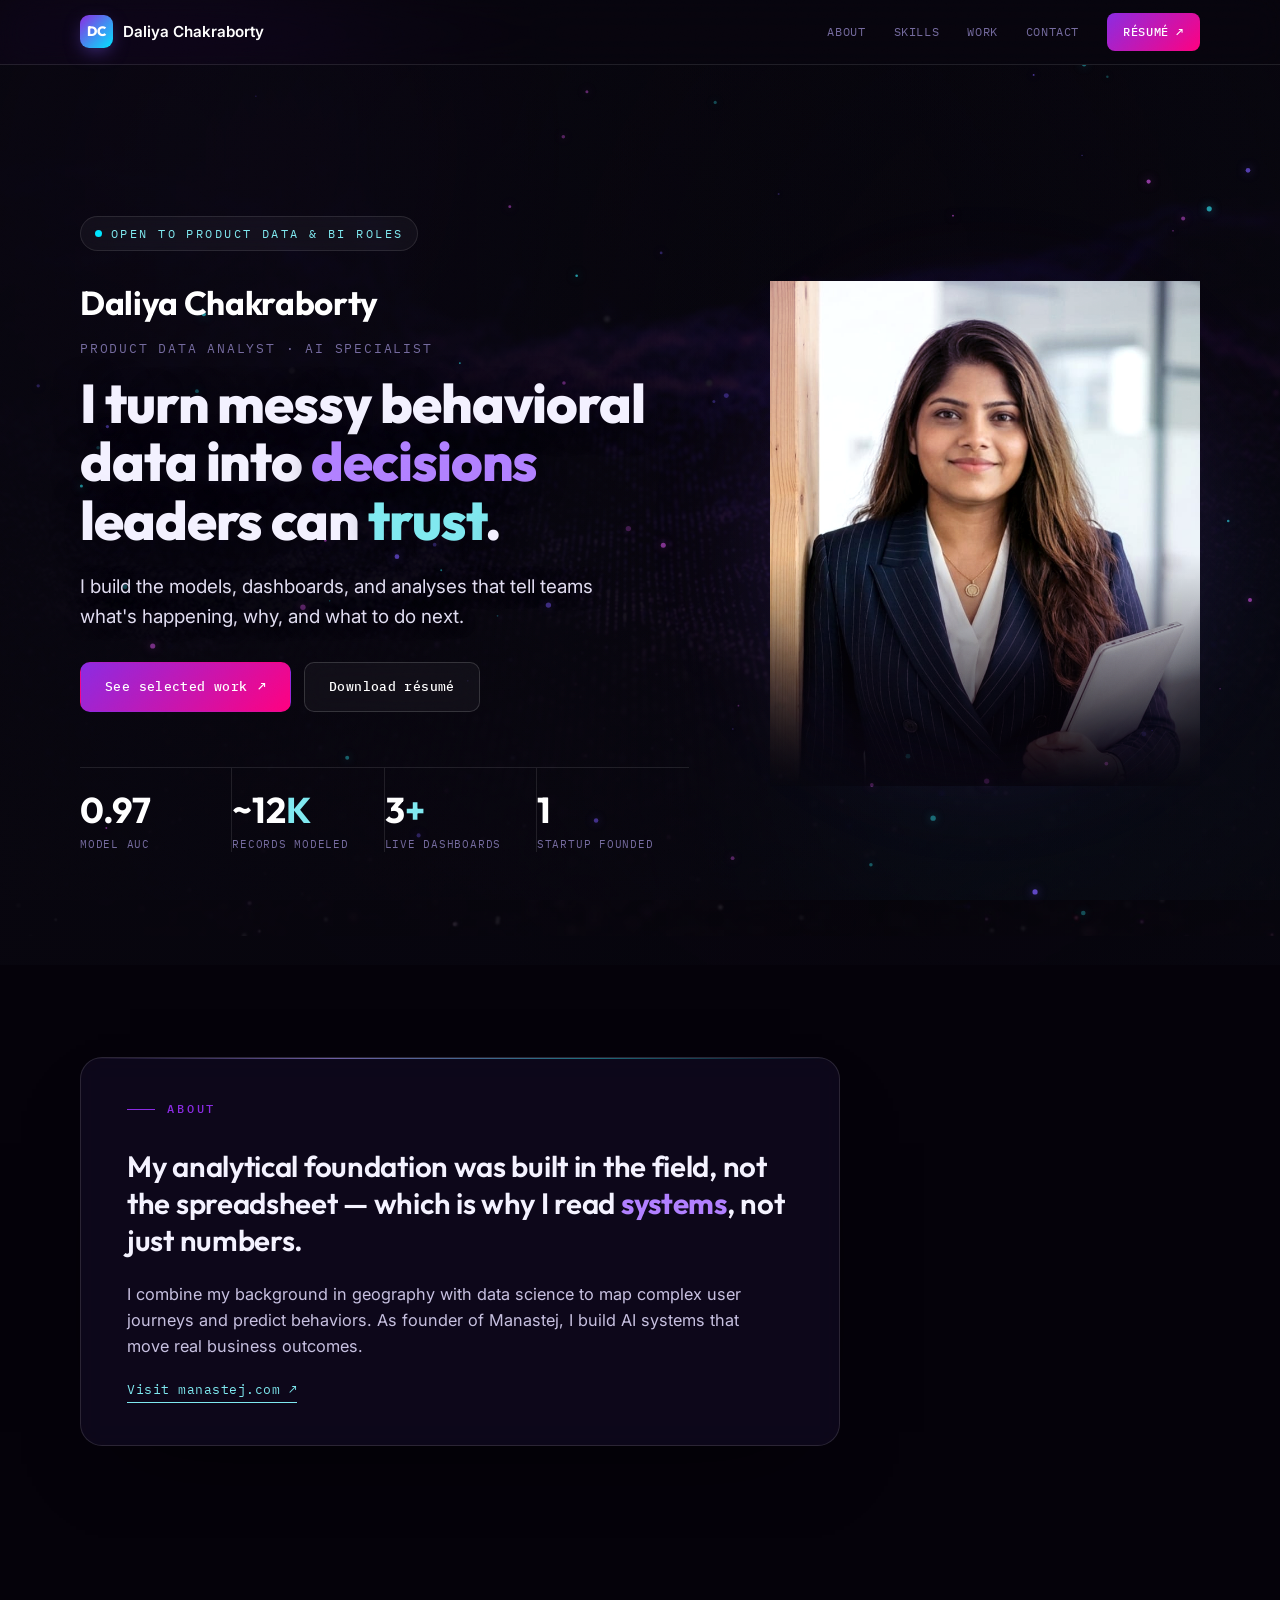
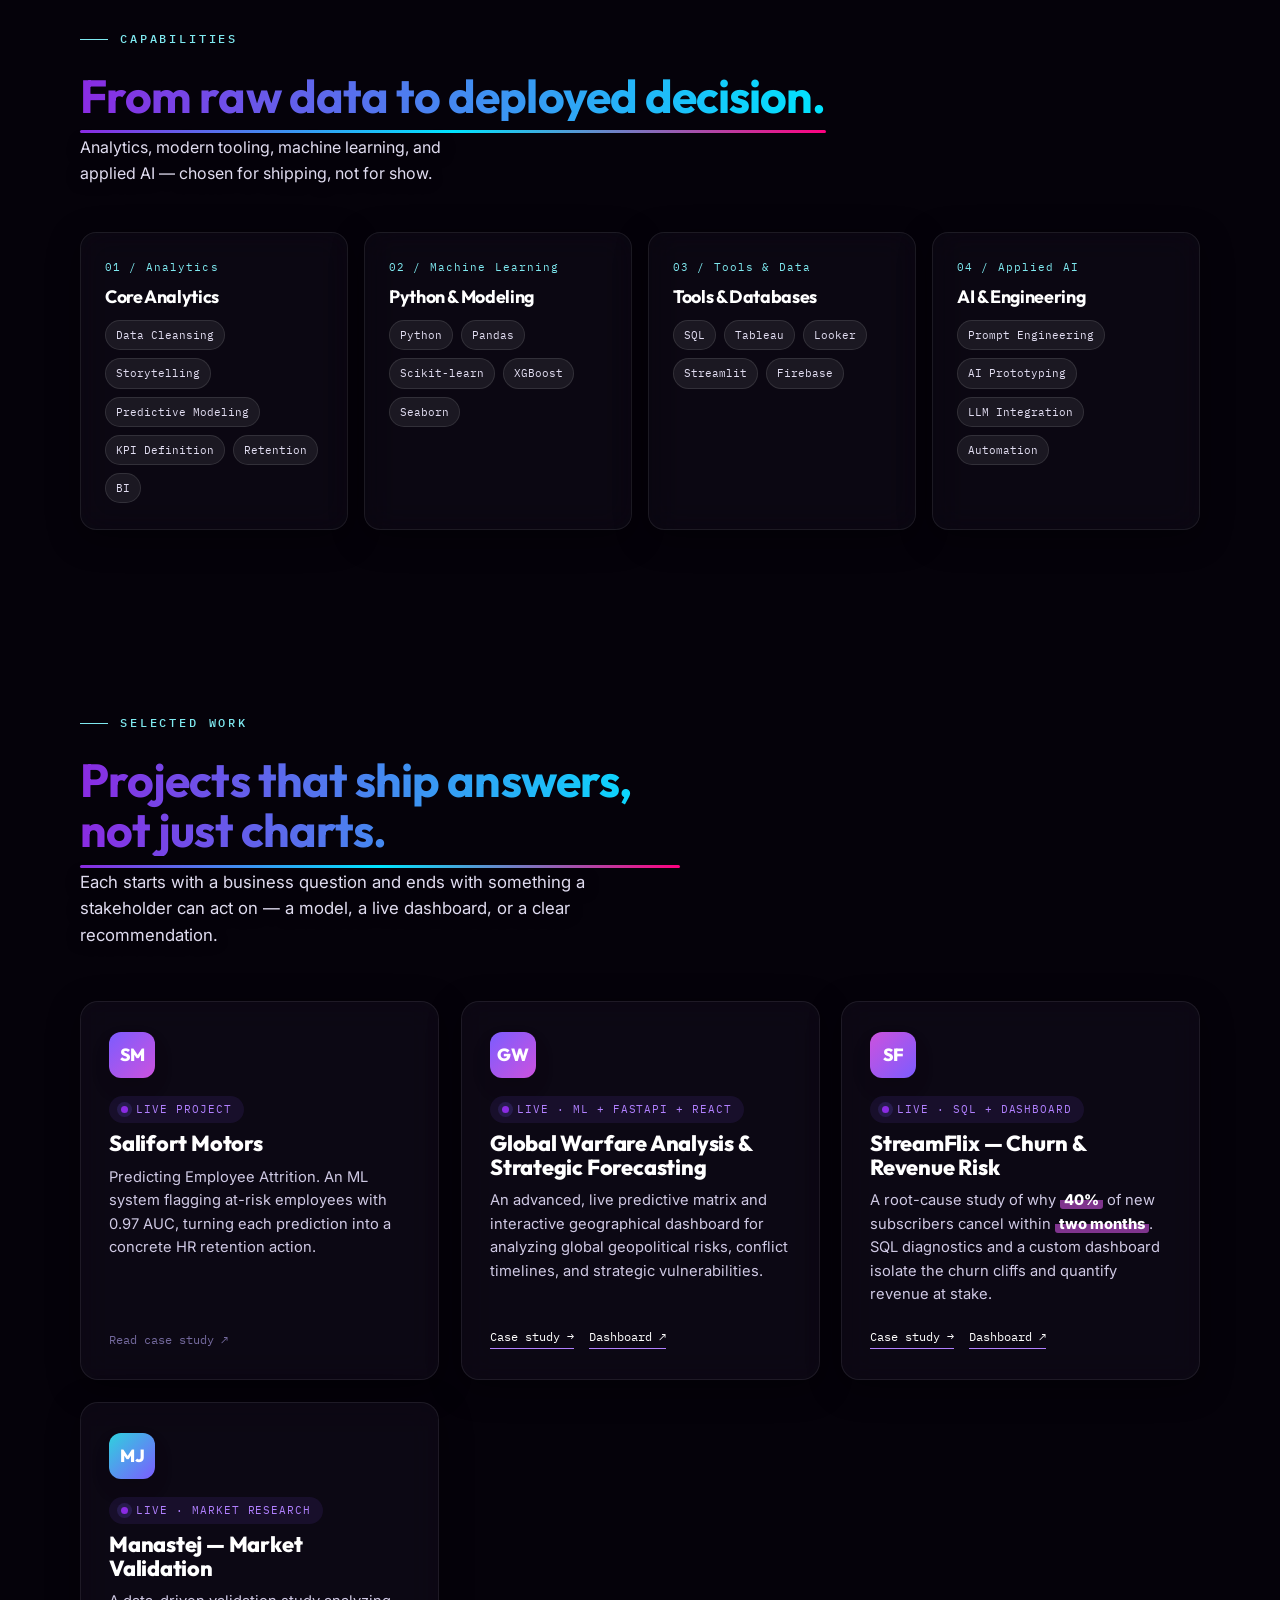
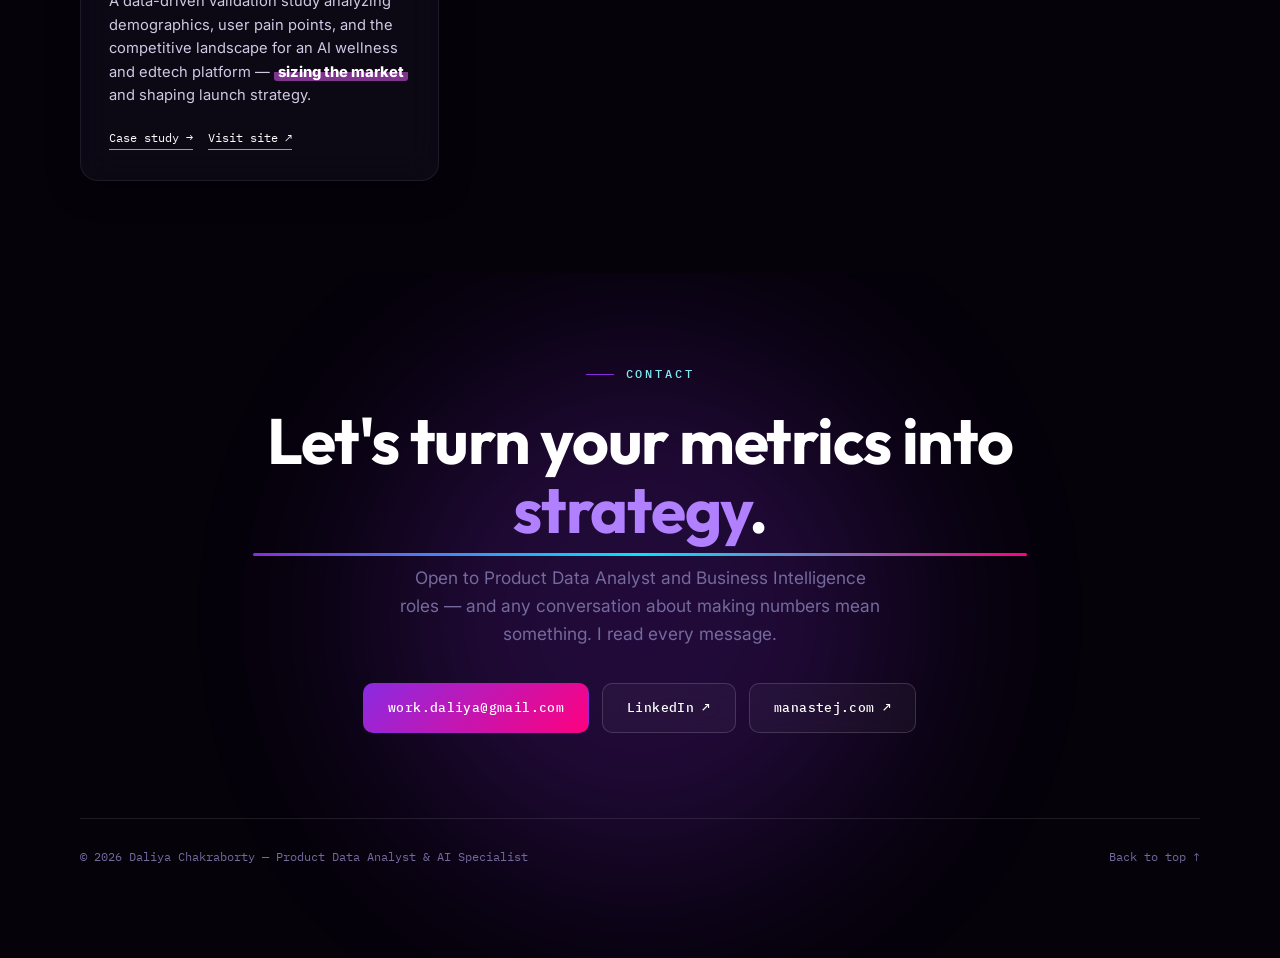
==== commit f0b995cc: "Comprehensively fix mobile layout for all screen sizes" ====
--- a/index.html
+++ b/index.html
@@ -11,13 +11,13 @@
 --text:#E0E0E0;--muted:#8C83B4;--muted-ink:#746A9E;--line:rgba(255,255,255,.05);--line-ink:rgba(255,255,255,.1);
 --max:1180px;--display:"Outfit",system-ui,sans-serif;--body:"Inter",system-ui,sans-serif;--mono:"IBM Plex Mono",ui-monospace,monospace;}
 *{box-sizing:border-box;}html{scroll-behavior:smooth;background:var(--ink);}
-body{margin:0;background:transparent;color:var(--text);font-family:var(--body);line-height:1.6;-webkit-font-smoothing:antialiased;overflow-x:hidden;}
+body{margin:0;background:transparent;color:var(--text);font-family:var(--body);line-height:1.6;-webkit-font-smoothing:antialiased;overflow-x:hidden;-webkit-text-size-adjust:100%;}
 a{color:inherit;text-decoration:none;}img{max-width:100%;display:block;}
 h1,h2,h3{font-family:var(--display);font-weight:700;line-height:1.08;letter-spacing:-.02em;margin:0;}
 @view-transition{navigation:auto;}
 .grain{position:fixed;inset:0;z-index:60;pointer-events:none;opacity:.045;mix-blend-mode:overlay;background-image:url("data:image/svg+xml,%3Csvg xmlns='http://www.w3.org/2000/svg' width='160' height='160'%3E%3Cfilter id='n'%3E%3CfeTurbulence type='fractalNoise' baseFrequency='0.85' numOctaves='2' stitchTiles='stitch'/%3E%3C/filter%3E%3Crect width='100%25' height='100%25' filter='url(%23n)'/%3E%3C/svg%3E");}
 .progress{position:fixed;top:0;left:0;height:2px;width:0;z-index:70;background:linear-gradient(90deg,var(--cyan),var(--violet),var(--magenta));transition:width .1s linear;}
-.wrap{max-width:var(--max);margin:0 auto;padding:0 30px;}
+.wrap{max-width:var(--max);margin:0 auto;padding:0 30px;word-wrap:break-word;overflow-wrap:break-word;}
 .site-bg{position:fixed;inset:-4%;z-index:-2;overflow:hidden;will-change:transform;}
 .site-bg .layer{position:absolute;inset:-9%;background:url('[data-uri]') center/cover;animation:zoombreath 20s ease-in-out infinite;}
 .site-tint{position:fixed;inset:0;z-index:-1;background:linear-gradient(180deg,rgba(8,6,15,.72),rgba(8,6,15,.86));pointer-events:none;}
@@ -176,93 +176,150 @@
 .reveal{opacity:0;transform:translateY(28px);transition:opacity .8s cubic-bezier(.2,.7,.2,1),transform .8s cubic-bezier(.2,.7,.2,1);}.reveal.in{opacity:1;transform:none;}
 
 @media(max-width:940px){
-.hero-grid{grid-template-columns:1fr;}.portrait-wrap{position:absolute;right:-4%;top:13%;width:min(360px,62vw);opacity:.45;z-index:1;}.hero .wrap{z-index:4;}
+.hero-grid{grid-template-columns:1fr;}.portrait-wrap{display:none !important;}.hero .wrap{z-index:4;}
 .skill-grid{grid-template-columns:repeat(auto-fit,minmax(280px,1fr));}.feature{grid-template-columns:1fr;}.feature .viz{min-height:250px;border-left:0;border-top:1px solid var(--line-ink);}
 .exp-grid{grid-template-columns:1fr;gap:24px;}.proj-grid{grid-template-columns:repeat(auto-fit,minmax(280px,1fr));}.glass-panel{padding:36px 30px;}}
 @media(max-width:760px){
-.section{padding:60px 0;}.nav-links{display:none;}.nav-toggle{display:block;}
-.nav-links.open{display:flex;position:absolute;top:62px;left:0;right:0;flex-direction:column;background:var(--ink);padding:22px 30px;gap:18px;border-bottom:1px solid var(--line-ink);max-height:calc(100vh - 62px);overflow-y:auto;z-index:99;}
-.skill-grid{grid-template-columns:1fr;}.proj-grid{grid-template-columns:1fr;}.hero-stats{grid-template-columns:repeat(2,1fr);gap:16px;}
-.stat{border:none;padding:0;}.stat:nth-child(2){border-right:0;}.metrics{grid-template-columns:repeat(2,1fr);gap:12px;}.feature .left{padding:36px 26px;}
+.section{padding:50px 0;}.nav-links{display:none;}.nav-toggle{display:block;}
+.nav-links.open{display:flex !important;position:fixed;top:62px;left:0;right:0;bottom:0;flex-direction:column;background:var(--ink);padding:20px 24px;gap:16px;border-bottom:1px solid var(--line-ink);overflow-y:auto;z-index:99;}
+.skill-grid{grid-template-columns:1fr;}.proj-grid{grid-template-columns:1fr;}.hero-stats{grid-template-columns:repeat(2,1fr);gap:14px;}
+.stat{border:none;padding:0 !important;}.stat:nth-child(2){border-right:0;}.stat:nth-child(3){border-right:0;}.metrics{grid-template-columns:repeat(2,1fr);gap:10px;}.feature .left{padding:30px 22px;}
 .project-modal .modal-content{width:100%;max-width:100%;}
 .project-modal .modal-close{left:auto;right:16px;top:16px;width:44px;height:44px;font-size:28px;}
-.hero-cta{gap:10px;}.btn{padding:12px 18px;font-size:.75rem;}.contact-links{gap:10px;}}
+.hero-cta{gap:8px;}.btn{padding:11px 16px;font-size:.72rem;}.contact-links{gap:8px;}.nav-inner{padding:12px 20px;}.brand span{display:none;}}
 @media(max-width:640px){
-.wrap{padding:0 20px;}
-.hero{padding:100px 0 60px;}
-.hero-stats{grid-template-columns:1fr;gap:12px;border-top:none;max-width:100%;padding-top:24px;}
-.stat{padding:0 !important;border:none !important;}
-.hero h1{font-size:clamp(1.5rem,4vw,2.8rem);}
-.section{padding:50px 0;}
-.skill-grid{grid-template-columns:1fr;}
-.proj-grid{grid-template-columns:1fr;}
-.exp-grid{gap:20px;}
-.contact h2{font-size:clamp(1.8rem,5vw,3rem);}
-.feature{margin-bottom:24px;}.feature .left{padding:28px 20px;}.metrics{grid-template-columns:1fr;gap:10px;}
-.glass-panel{padding:28px 20px;}
-.nav-inner{padding:12px 20px;}
-.brand{font-size:.85rem;gap:8px;}
-.brand .mark{width:28px;height:28px;font-size:.75rem;}
-.nav-cta{padding:7px 12px;font-size:.65rem;}
-.skill-head h2{font-size:clamp(1.5rem,4vw,2.2rem);}
-.proj-head h2{font-size:clamp(1.4rem,4vw,2rem);}
-.exp-item .role{font-size:1.1rem;}
-.contact p{font-size:1rem;}
-.hero-kicker{font-size:.65rem;padding:6px 11px;}
-.hero-sub{font-size:.95rem;}
-.card h3{font-size:1.1rem;}
-.card p{font-size:.85rem;}
-.card .cfoot{font-size:.65rem;gap:10px;}
+.wrap{padding:0 18px;}
+.hero{padding:90px 0 50px;}
+.hero-grid{gap:20px;}
+.hero-stats{grid-template-columns:repeat(2,1fr);gap:10px;border-top:1px solid var(--line-ink);max-width:100%;padding-top:18px;margin-top:28px;}
+.stat{padding:10px 0 !important;border:none !important;}
+.stat .v{font-size:clamp(1.2rem,2vw,1.8rem);}
+.stat .l{font-size:.6rem;margin-top:4px;}
+.hero h1{font-size:clamp(1.4rem,5vw,2.6rem);max-width:16ch;}
+.hero-name{font-size:clamp(1.1rem,2vw,1.6rem);margin-bottom:10px;}
+.hero-name .role{font-size:.7rem;margin-top:6px;}
+.hero-sub{font-size:clamp(.9rem,1.3vw,.95rem);margin-top:16px;max-width:45ch;}
+.hero-cta{gap:7px;margin-top:24px;}.btn{padding:10px 14px;font-size:.65rem;border-radius:8px;gap:6px;}.btn-primary{box-shadow:0 8px 20px -8px rgba(138,43,226,.5);}.btn:hover{transform:translateY(-1px);}
+.hero-kicker{font-size:.6rem;padding:5px 10px;gap:6px;margin-bottom:18px;}
+.section{padding:45px 0;}
+.section:first-of-type{padding-top:40px;}
+.skill-grid{grid-template-columns:1fr;gap:12px;}
+.skill-card{padding:20px 16px;border-radius:14px;}
+.skill-card .n{font-size:.55rem;margin-bottom:4px;}
+.skill-card h3{font-size:.95rem;margin:6px 0 10px;}
+.skill-head h2{font-size:clamp(1.3rem,4vw,1.8rem);margin-bottom:10px;}
+.skill-head p{font-size:.9rem;margin-top:8px;}
+.tags{gap:5px;}
+.tag{font-size:.6rem;padding:4px 8px;}
+.proj-head h2{font-size:clamp(1.3rem,4vw,1.8rem);margin-bottom:10px;}
+.proj-head p{font-size:.9rem;}
+.proj-grid{grid-template-columns:1fr;gap:16px;}
+.card{padding:22px 16px;min-height:auto;border-radius:14px;box-shadow:0 4px 16px rgba(0,0,0,0.3);}
+.card:hover{transform:translateY(-2px);box-shadow:0 8px 24px rgba(138,43,226,.25);}
+.card .swatch{width:38px;height:38px;font-size:.9rem;margin-bottom:12px;}
+.card .cstatus{font-size:.55rem;margin-bottom:8px;padding:4px 10px;}
+.card .cstatus .d{width:6px;height:6px;}
+.card h3{font-size:1rem;margin-bottom:8px;font-weight:700;}
+.card p{font-size:.8rem;margin:0 0 14px;line-height:1.5;}
+.card .cfoot{font-size:.6rem;gap:8px;flex-wrap:wrap;}
+.card .cfoot a{gap:3px;}
+.card::before{display:none;}
+.feature{margin-bottom:20px;border-radius:14px;}.feature .left{padding:24px 16px;}.feature .ribbon{font-size:.6rem;padding:4px 10px;}.feature h3{font-size:clamp(1.2rem,2.5vw,1.6rem);margin:14px 0 10px;font-weight:700;}.feature .ptag{font-size:.65rem;margin-bottom:12px;}.feature p{font-size:.85rem;margin:0 0 18px;line-height:1.5;max-width:100%;}
+.metrics{grid-template-columns:1fr;gap:10px;margin:0 0 20px;}
+.metric{padding:12px 10px;border-radius:10px;}.metric .mv{font-size:1.3rem;}.metric .ml{font-size:.55rem;}
+.links{gap:6px;}
+.lnk{font-size:.6rem;padding:8px 12px;border-radius:6px;}
+.exp-grid{grid-template-columns:1fr;gap:18px;}.exp-grid h2{font-size:clamp(1.3rem,4vw,1.8rem);}
+.exp-item{padding:2px 0 22px 20px;}
+.exp-item::before{width:10px;height:10px;left:-6px;}
+.exp-item .role{font-size:.95rem;margin-bottom:4px;}
+.exp-item .org{font-size:.65rem;margin:3px 0 8px;}
+.exp-item p{font-size:.85rem;line-height:1.5;}
+.contact{padding:20px 0;}
+.contact h2{font-size:clamp(1.6rem,5vw,2.8rem);max-width:16ch;margin:0 auto 16px;}
+.contact p{font-size:.9rem;max-width:100%;margin:0 auto 24px;line-height:1.5;}
+.contact-links{gap:8px;justify-content:center;}
+.glass-panel{padding:20px 16px;border-radius:12px;margin-bottom:16px;}
+.about-lead{font-size:clamp(1rem,2.5vw,1.3rem);margin-bottom:16px;line-height:1.3;}
+.about-body{max-width:100%;}
+.about-body p{font-size:.85rem;margin:0 0 10px;line-height:1.5;}
+.about-body .manastej-link{font-size:.7rem;}
+.foot{gap:8px;font-size:.6rem;flex-direction:column;text-align:center;padding-top:20px;margin-top:40px;}
+.eye-brow{font-size:.6rem;margin-bottom:14px;letter-spacing:.03em;}
+.nav-inner{padding:10px 16px;}
+.brand{font-size:.8rem;gap:6px;}
+.brand .mark{width:26px;height:26px;font-size:.7rem;}
+.brand span{display:inline;}
+.nav-cta{display:none;}
 }
 @media(max-width:480px){
-.wrap{padding:0 16px;}
-.nav-inner{padding:10px 16px;gap:12px;}
-.brand{font-size:.75rem;}
-.nav-links.open{padding:18px 16px;gap:14px;}
-.hero{padding:80px 0 50px;min-height:auto;}
-.hero-grid{gap:16px;}
-.hero h1{font-size:clamp(1.3rem,3.5vw,2.2rem);max-width:15ch;}
-.hero-sub{font-size:.9rem;margin-top:16px;}
-.hero-cta{gap:8px;flex-direction:column;}.btn{width:100%;text-align:center;padding:11px 16px;font-size:.7rem;}
-.hero-stats{padding-top:18px;}
-.hero-kicker{font-size:.6rem;padding:5px 10px;}
-.section{padding:40px 0;}
-.skill-head h2{font-size:clamp(1.2rem,3.5vw,1.8rem);}
-.skill-card{padding:18px 14px;}
-.skill-card h3{font-size:.95rem;margin:8px 0 10px;}
-.skill-card .n{font-size:.6rem;}
-.tags{gap:6px;}
-.tag{font-size:.65rem;padding:4px 8px;}
-.proj-head h2{font-size:clamp(1.2rem,3.5vw,1.8rem);}
-.proj-head p{font-size:.95rem;}
-.card{padding:20px 16px;min-height:auto;}
-.card .swatch{width:40px;height:40px;font-size:1rem;margin-bottom:14px;}
-.card h3{font-size:.95rem;margin-bottom:8px;}
-.card p{font-size:.8rem;margin:0 0 16px;}
-.card .cstatus{font-size:.6rem;margin-bottom:8px;}
-.card .cfoot a{font-size:.65rem;gap:3px;}
-.feature{margin-bottom:18px;}.feature .left{padding:22px 16px;}.feature .ribbon{font-size:.65rem;padding:5px 10px;}
-.feature h3{font-size:1.2rem;margin:14px 0 8px;}
-.feature p{font-size:.9rem;}
-.metrics{grid-template-columns:1fr;}
-.metric{padding:12px 10px;}
-.metric .mv{font-size:1.4rem;}
-.metric .ml{font-size:.6rem;}
-.exp-grid{grid-template-columns:1fr;gap:16px;}
-.exp-item{padding:2px 0 28px 20px;border-left:2px solid var(--line-ink);}
-.exp-item .role{font-size:1rem;}
-.exp-item .org{font-size:.7rem;margin:4px 0 10px;}
-.exp-item p{font-size:.9rem;}
-.contact h2{font-size:clamp(1.4rem,4vw,2.4rem);}
-.contact p{font-size:.95rem;max-width:100%;}
-.contact-links{gap:8px;flex-wrap:wrap;}
-.glass-panel{padding:20px 16px;border-radius:12px;}
-.about-lead{font-size:clamp(1rem,3vw,1.4rem);}
-.about-body p{font-size:.9rem;margin:0 0 12px;}
-.foot{gap:10px;font-size:.65rem;flex-direction:column;text-align:center;}
-.eye-brow{font-size:.65rem;margin-bottom:16px;}
-.lnk{font-size:.65rem;padding:9px 12px;}
-.contact-sec h2{font-size:clamp(1.4rem,4vw,2.2rem);}
+.wrap{padding:0 14px;}
+.nav-inner{padding:8px 14px;gap:10px;}
+.brand{font-size:.7rem;}
+.brand span{display:none;}
+.brand .mark{width:24px;height:24px;font-size:.65rem;}
+.nav-toggle{font-size:1.3rem;}
+.nav-links.open{padding:14px 14px;gap:10px;top:54px;}
+.hero{padding:70px 0 40px;min-height:auto;}
+.hero-grid{gap:12px;}
+.hero h1{font-size:clamp(1.2rem,4vw,2rem);max-width:14ch;line-height:1.1;}
+.hero-name{font-size:clamp(.95rem,1.8vw,1.2rem);margin-bottom:8px;}
+.hero-name .role{font-size:.6rem;margin-top:4px;}
+.hero-sub{font-size:.85rem;margin-top:12px;}
+.hero-cta{gap:6px;flex-direction:column;margin-top:16px;}.btn{width:100%;text-align:center;padding:9px 12px;font-size:.65rem;border-radius:6px;gap:5px;}
+.hero-stats{padding-top:14px;margin-top:18px;grid-template-columns:repeat(2,1fr);gap:8px;}
+.stat .v{font-size:clamp(1rem,1.8vw,1.4rem);}
+.stat .l{font-size:.55rem;margin-top:2px;}
+.hero-kicker{font-size:.55rem;padding:4px 8px;gap:4px;margin-bottom:12px;}
+.section{padding:32px 0;}
+.skill-head h2{font-size:clamp(1.1rem,3.5vw,1.6rem);margin-bottom:8px;}
+.skill-head p{font-size:.8rem;margin-top:6px;}
+.skill-card{padding:14px 12px;border-radius:10px;}
+.skill-card h3{font-size:.85rem;margin:4px 0 8px;font-weight:700;}
+.skill-card .n{font-size:.5rem;margin-bottom:2px;}
+.tags{gap:4px;}
+.tag{font-size:.55rem;padding:3px 6px;}
+.proj-head h2{font-size:clamp(1.1rem,3.5vw,1.6rem);margin-bottom:8px;}
+.proj-head p{font-size:.8rem;}
+.proj-grid{grid-template-columns:1fr;gap:12px;}
+.card{padding:16px 12px;min-height:auto;border-radius:12px;}
+.card:hover{transform:translateY(-1px);}
+.card .swatch{width:34px;height:34px;font-size:.8rem;margin-bottom:10px;}
+.card .cstatus{font-size:.5rem;margin-bottom:6px;padding:3px 8px;}
+.card .cstatus .d{width:5px;height:5px;}
+.card h3{font-size:.9rem;margin-bottom:6px;font-weight:700;}
+.card p{font-size:.75rem;margin:0 0 12px;line-height:1.4;}
+.card .cfoot{font-size:.55rem;gap:6px;}
+.card .cfoot a{gap:2px;}
+.feature{margin-bottom:14px;border-radius:12px;}.feature .left{padding:16px 12px;}.feature .ribbon{font-size:.55rem;padding:3px 8px;}
+.feature h3{font-size:.95rem;margin:10px 0 8px;font-weight:700;}
+.feature .ptag{font-size:.6rem;margin-bottom:8px;}
+.feature p{font-size:.8rem;margin:0 0 14px;line-height:1.5;}
+.metrics{grid-template-columns:1fr;gap:8px;margin:0 0 14px;}
+.metric{padding:10px 8px;border-radius:8px;}
+.metric .mv{font-size:1.1rem;}
+.metric .ml{font-size:.5rem;}
+.links{gap:4px;}
+.lnk{font-size:.55rem;padding:6px 10px;border-radius:4px;}
+.exp-grid{grid-template-columns:1fr;gap:12px;}
+.exp-grid h2{font-size:clamp(1.1rem,3.5vw,1.6rem);}
+.exp-item{padding:2px 0 16px 16px;}
+.exp-item::before{width:8px;height:8px;left:-5px;top:3px;}
+.exp-item .role{font-size:.8rem;font-weight:700;margin-bottom:2px;}
+.exp-item .org{font-size:.6rem;margin:2px 0 4px;}
+.exp-item p{font-size:.8rem;line-height:1.4;}
+.contact{padding:14px 0;}
+.contact h2{font-size:clamp(1.2rem,5vw,2rem);max-width:14ch;margin:0 auto 10px;}
+.contact p{font-size:.8rem;max-width:100%;margin:0 auto 16px;}
+.contact-links{gap:6px;}
+.glass-panel{padding:14px 12px;border-radius:10px;margin-bottom:12px;}
+.about-lead{font-size:clamp(.9rem,2.5vw,1rem);margin-bottom:10px;line-height:1.25;}
+.about-body{max-width:100%;}
+.about-body p{font-size:.8rem;margin:0 0 8px;line-height:1.4;}
+.about-body .manastej-link{font-size:.65rem;}
+.foot{gap:6px;font-size:.55rem;flex-direction:column;text-align:center;padding-top:14px;margin-top:28px;}
+.eye-brow{font-size:.55rem;margin-bottom:10px;}
+.contact-sec h2{font-size:clamp(1.2rem,4vw,1.8rem);}
 }
 @media(prefers-reduced-motion:reduce){.reveal,.h-rise{opacity:1!important;transform:none!important;}.glow,.portrait-ring,.hero-kicker .dot{animation:none!important;}.img-layer{animation-duration:26s!important;}.draw{stroke-dashoffset:0;}}
 .card:hover {
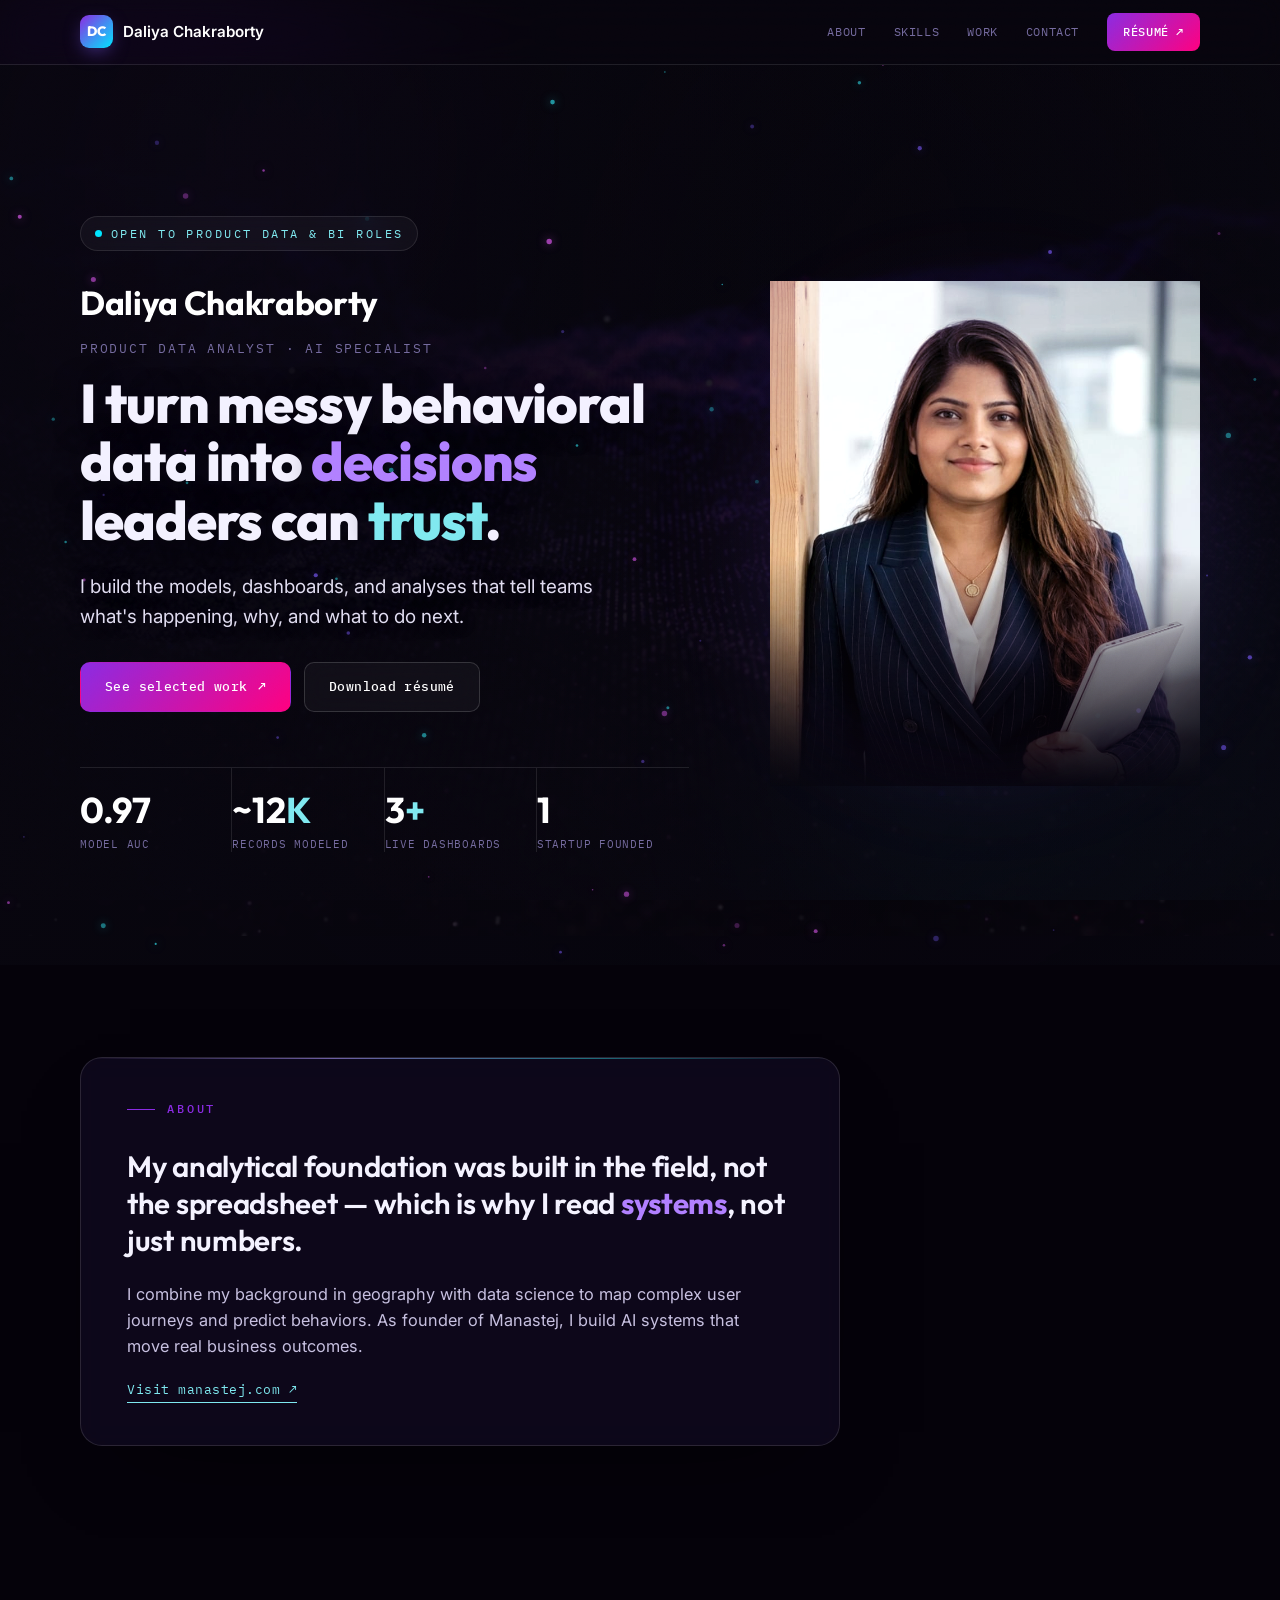
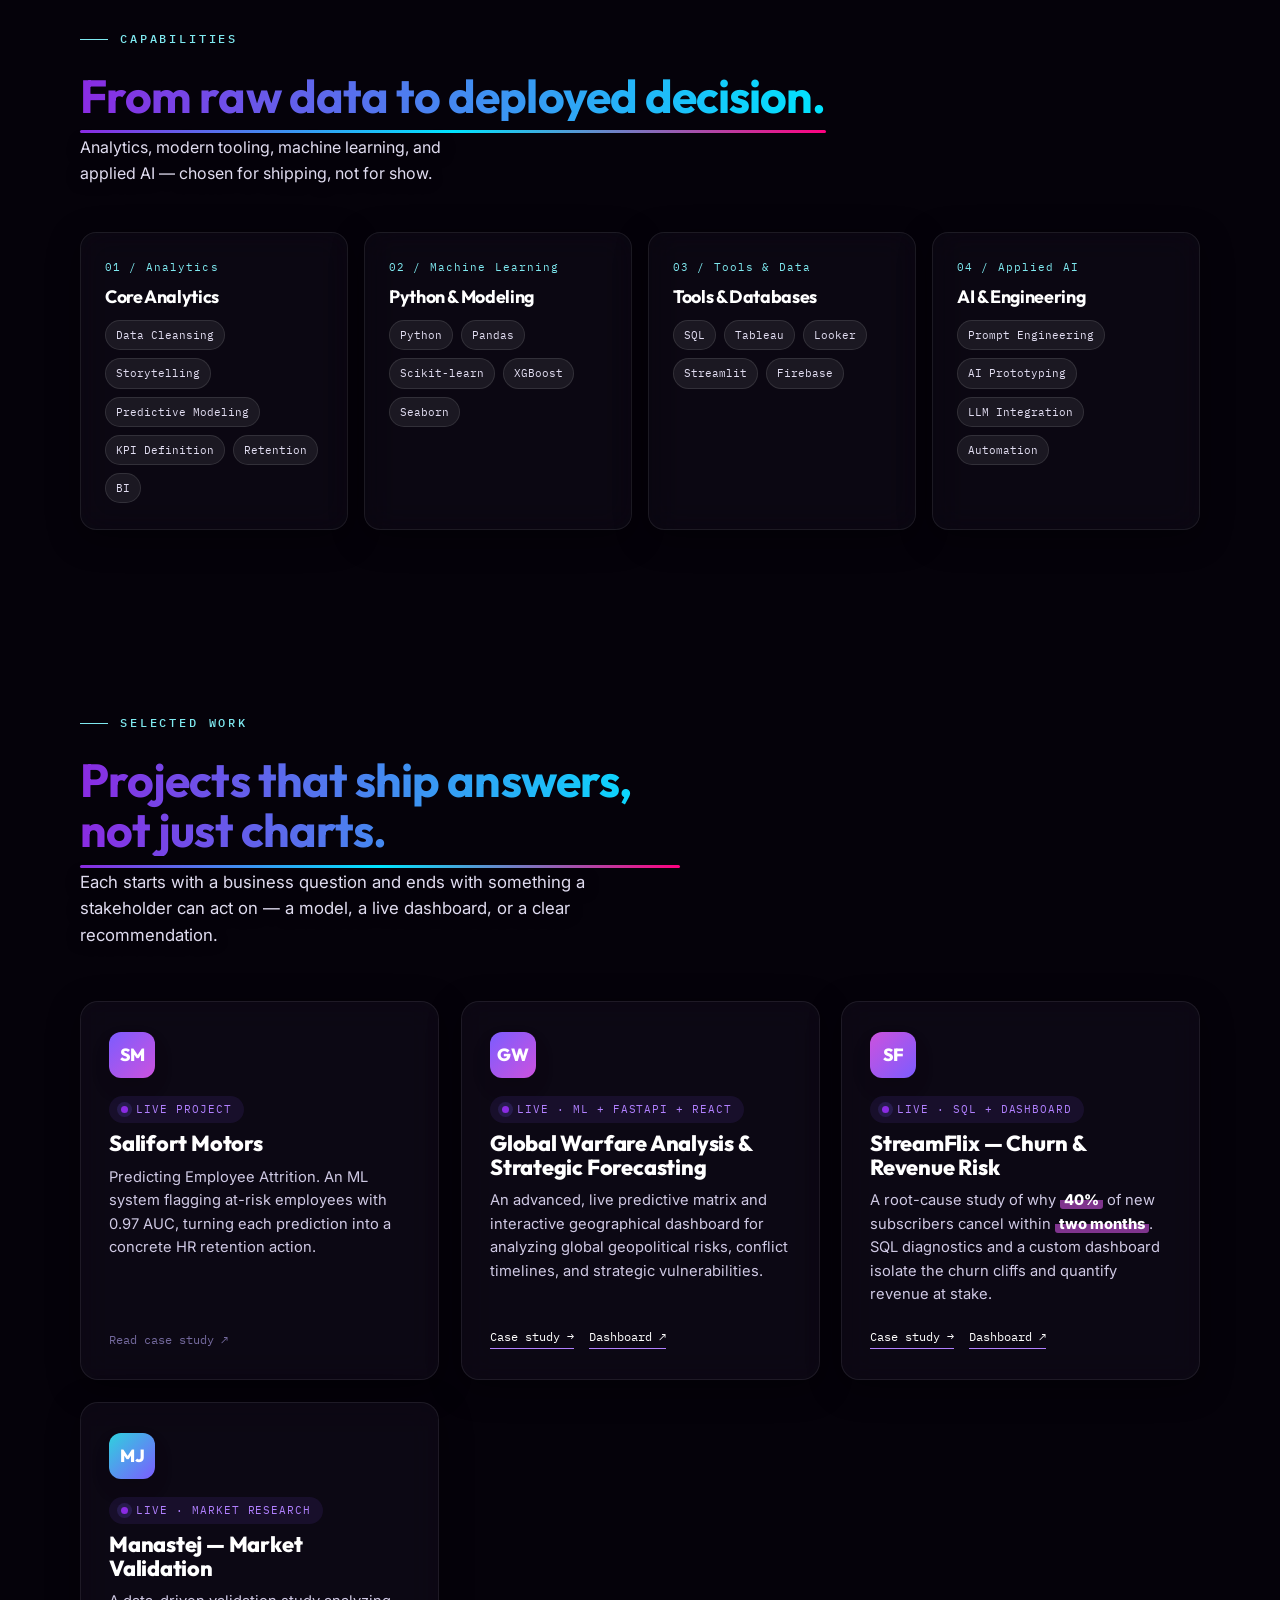
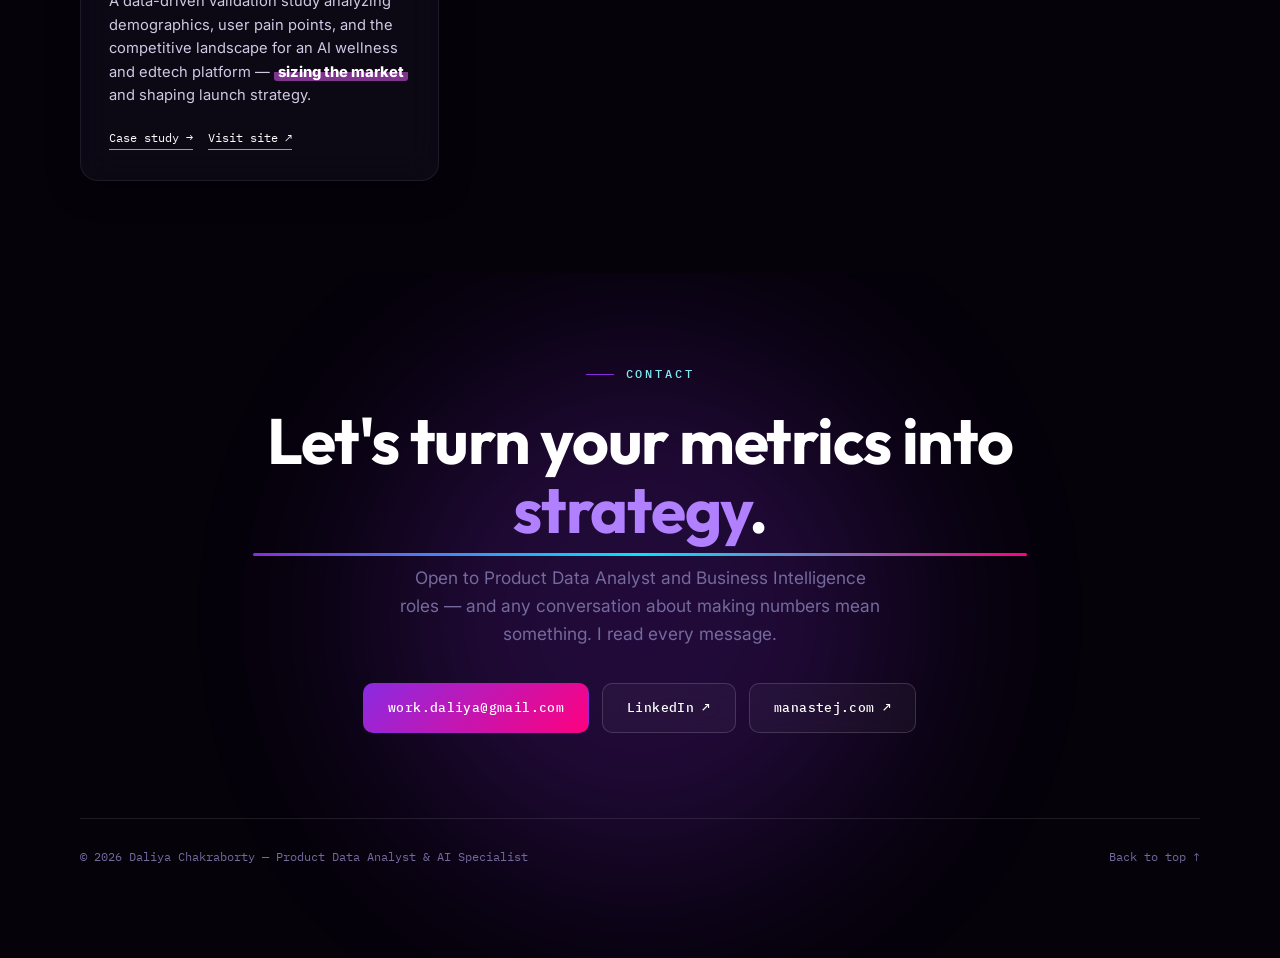
==== commit 3dd88c2c: "Fix portrait image overlapping with title on mobile devices" ====
--- a/index.html
+++ b/index.html
@@ -51,11 +51,11 @@
 .nav-cta:hover{filter:brightness(1.12);}
 .nav-toggle{display:none;background:none;border:0;color:#fff;font-size:1.5rem;cursor:pointer;}
 
-.hero{position:relative;min-height:100vh;overflow:hidden;display:flex;align-items:center;padding:122px 0 84px;}
+.hero{position:relative;min-height:100vh;overflow:hidden;display:flex;align-items:center;padding:122px 0 84px;z-index:1;}
 .hero-tint{position:absolute;inset:0;z-index:1;background:linear-gradient(90deg,rgba(8,6,15,.94) 0%,rgba(8,6,15,.74) 40%,rgba(8,6,15,.32) 72%,rgba(8,6,15,.5) 100%),radial-gradient(125% 95% at 18% 32%,transparent 26%,rgba(8,6,15,.82) 100%);}
 #particles{position:absolute;inset:0;z-index:2;pointer-events:none;}
-.hero .wrap{position:relative;z-index:4;width:100%;}
-.hero-grid{display:grid;grid-template-columns:1.12fr .88fr;gap:32px;align-items:center;}
+.hero .wrap{position:relative;z-index:5;width:100%;}
+.hero-grid{display:grid;grid-template-columns:1.12fr .88fr;gap:32px;align-items:center;position:relative;z-index:5;}
 .h-rise{opacity:0;transform:translateY(28px);transition:opacity .9s cubic-bezier(.2,.7,.2,1),transform .9s cubic-bezier(.2,.7,.2,1);}
 .loaded .h-rise{opacity:1;transform:none;}
 .loaded .d1{transition-delay:.05s;}.loaded .d2{transition-delay:.16s;}.loaded .d3{transition-delay:.28s;}.loaded .d4{transition-delay:.40s;}.loaded .d5{transition-delay:.52s;}.loaded .d6{transition-delay:.64s;}
@@ -74,7 +74,7 @@
 .btn-ghost{background:rgba(255,255,255,.04);color:#fff;border-color:rgba(255,255,255,0.15);backdrop-filter:blur(12px);transition:all .3s;}
 .btn-ghost:hover{border-color:#fff;background:rgba(255,255,255,.1);box-shadow:0 8px 24px rgba(255,255,255,.1);}
 .btn .arr{transition:transform .2s;}.btn:hover .arr{transform:translate(3px,-3px);}
-.portrait-wrap{justify-self:end;position:relative;width:min(430px,44vw);will-change:transform;}
+.portrait-wrap{justify-self:end;position:relative;width:min(430px,44vw);will-change:transform;z-index:0;pointer-events:auto;}
 .pmask{position:relative;-webkit-mask-image:radial-gradient(ellipse 98% 94% at 50% 33%,#000 60%,rgba(0,0,0,0) 93%);mask-image:radial-gradient(ellipse 98% 94% at 50% 33%,#000 60%,rgba(0,0,0,0) 93%);}
 .pmask img{width:100%;aspect-ratio:4/4.7;object-fit:cover;object-position:50% 16%;filter:saturate(.92) contrast(1.03) brightness(1.03);}
 .pmask .duo{position:absolute;inset:0;background:linear-gradient(155deg,var(--violet) 0%,transparent 45%,var(--magenta) 100%);mix-blend-mode:color;opacity:.22;}
@@ -175,12 +175,12 @@
 .page-fade.show .pf-mark{transform:scale(1);opacity:1;}
 .reveal{opacity:0;transform:translateY(28px);transition:opacity .8s cubic-bezier(.2,.7,.2,1),transform .8s cubic-bezier(.2,.7,.2,1);}.reveal.in{opacity:1;transform:none;}
 
-@media(max-width:940px){
-.hero-grid{grid-template-columns:1fr;}.portrait-wrap{display:none !important;}.hero .wrap{z-index:4;}
+@media(max-width:1024px){
+.hero-grid{grid-template-columns:1fr;}.portrait-wrap{visibility:hidden;position:absolute;width:0;height:0;display:none !important;opacity:0;pointer-events:none;}.hero .wrap{z-index:4;}
 .skill-grid{grid-template-columns:repeat(auto-fit,minmax(280px,1fr));}.feature{grid-template-columns:1fr;}.feature .viz{min-height:250px;border-left:0;border-top:1px solid var(--line-ink);}
 .exp-grid{grid-template-columns:1fr;gap:24px;}.proj-grid{grid-template-columns:repeat(auto-fit,minmax(280px,1fr));}.glass-panel{padding:36px 30px;}}
 @media(max-width:760px){
-.section{padding:50px 0;}.nav-links{display:none;}.nav-toggle{display:block;}
+.section{padding:50px 0;}.nav-links{display:none;}.nav-toggle{display:block;}.portrait-wrap{visibility:hidden !important;position:absolute;width:0 !important;height:0 !important;display:none !important;opacity:0 !important;pointer-events:none;}
 .nav-links.open{display:flex !important;position:fixed;top:62px;left:0;right:0;bottom:0;flex-direction:column;background:var(--ink);padding:20px 24px;gap:16px;border-bottom:1px solid var(--line-ink);overflow-y:auto;z-index:99;}
 .skill-grid{grid-template-columns:1fr;}.proj-grid{grid-template-columns:1fr;}.hero-stats{grid-template-columns:repeat(2,1fr);gap:14px;}
 .stat{border:none;padding:0 !important;}.stat:nth-child(2){border-right:0;}.stat:nth-child(3){border-right:0;}.metrics{grid-template-columns:repeat(2,1fr);gap:10px;}.feature .left{padding:30px 22px;}
@@ -189,7 +189,7 @@
 .hero-cta{gap:8px;}.btn{padding:11px 16px;font-size:.72rem;}.contact-links{gap:8px;}.nav-inner{padding:12px 20px;}.brand span{display:none;}}
 @media(max-width:640px){
 .wrap{padding:0 18px;}
-.hero{padding:90px 0 50px;}
+.hero{padding:90px 0 50px;}.portrait-wrap{visibility:hidden !important;position:absolute;width:0 !important;height:0 !important;display:none !important;opacity:0 !important;pointer-events:none;}
 .hero-grid{gap:20px;}
 .hero-stats{grid-template-columns:repeat(2,1fr);gap:10px;border-top:1px solid var(--line-ink);max-width:100%;padding-top:18px;margin-top:28px;}
 .stat{padding:10px 0 !important;border:none !important;}
@@ -259,7 +259,7 @@
 .brand span{display:none;}
 .brand .mark{width:24px;height:24px;font-size:.65rem;}
 .nav-toggle{font-size:1.3rem;}
-.nav-links.open{padding:14px 14px;gap:10px;top:54px;}
+.nav-links.open{padding:14px 14px;gap:10px;top:54px;}.portrait-wrap{visibility:hidden !important;position:absolute;width:0 !important;height:0 !important;display:none !important;opacity:0 !important;pointer-events:none;}
 .hero{padding:70px 0 40px;min-height:auto;}
 .hero-grid{gap:12px;}
 .hero h1{font-size:clamp(1.2rem,4vw,2rem);max-width:14ch;line-height:1.1;}
